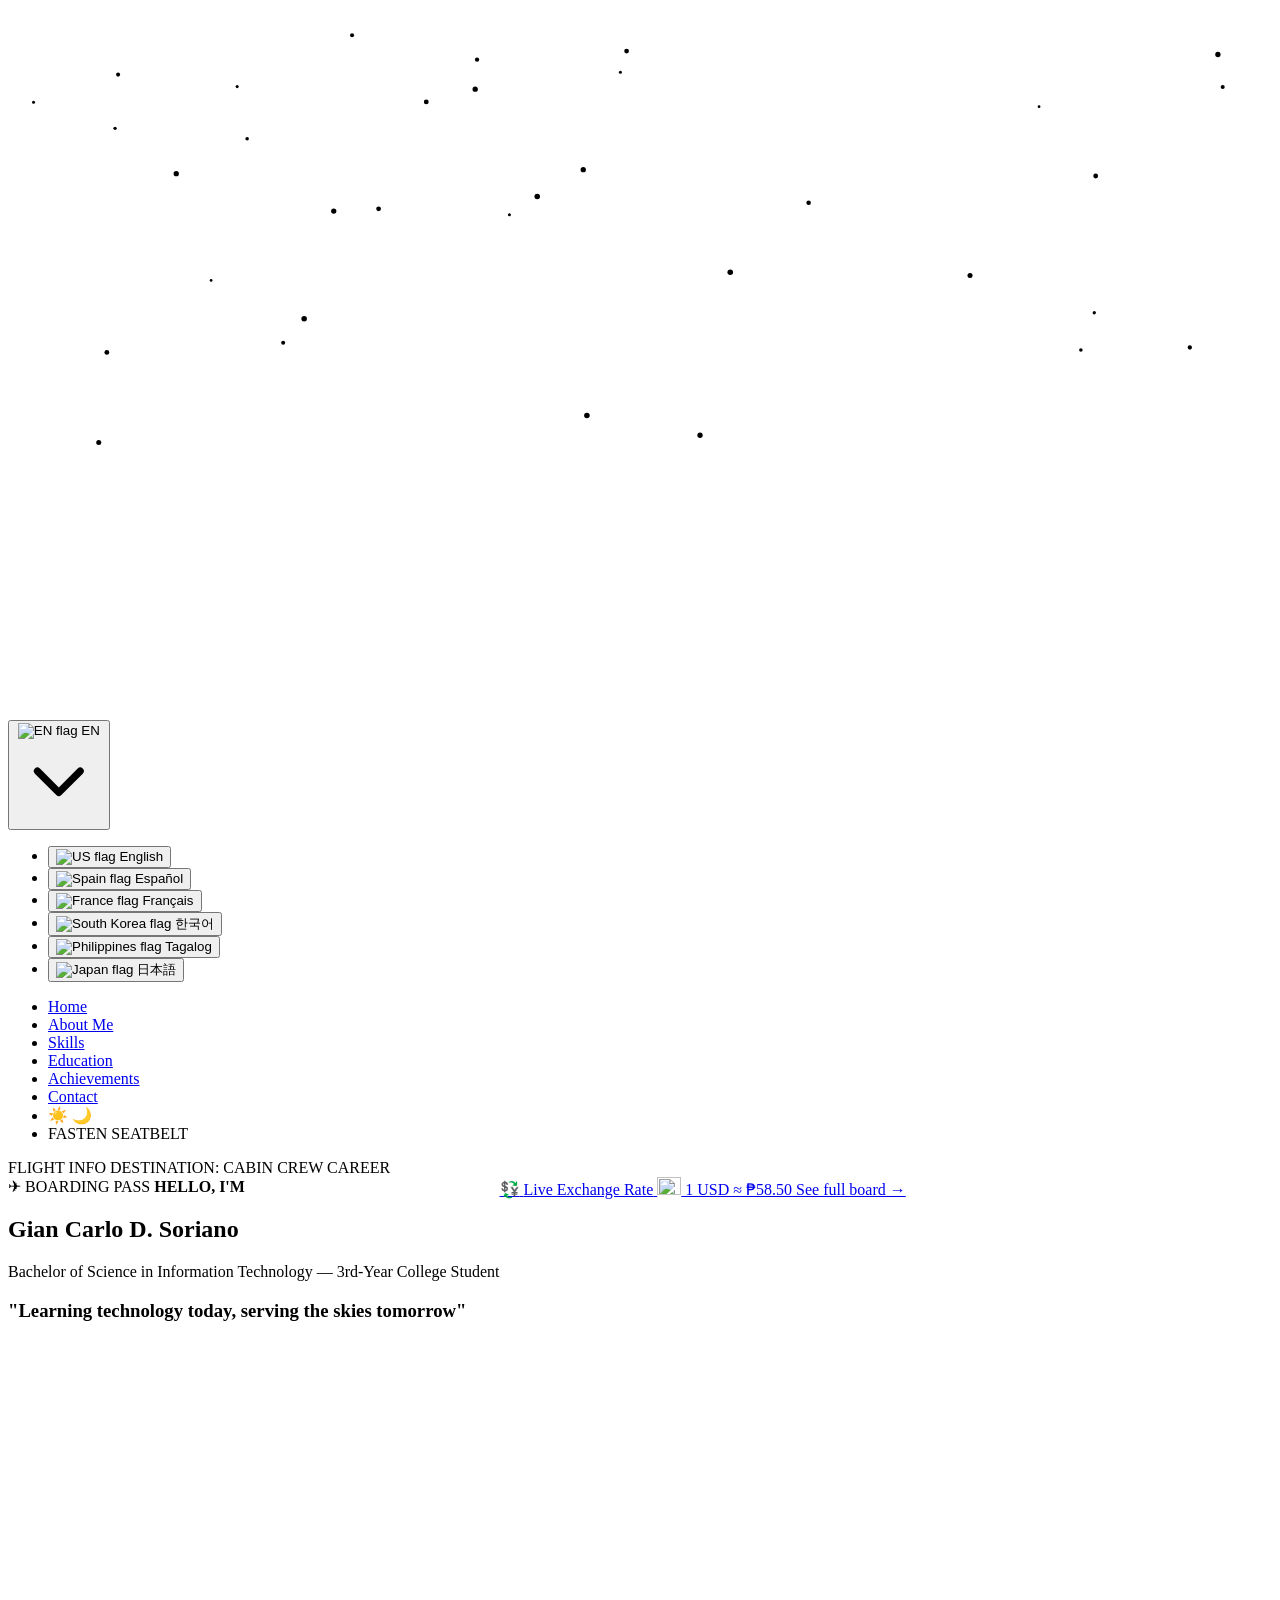
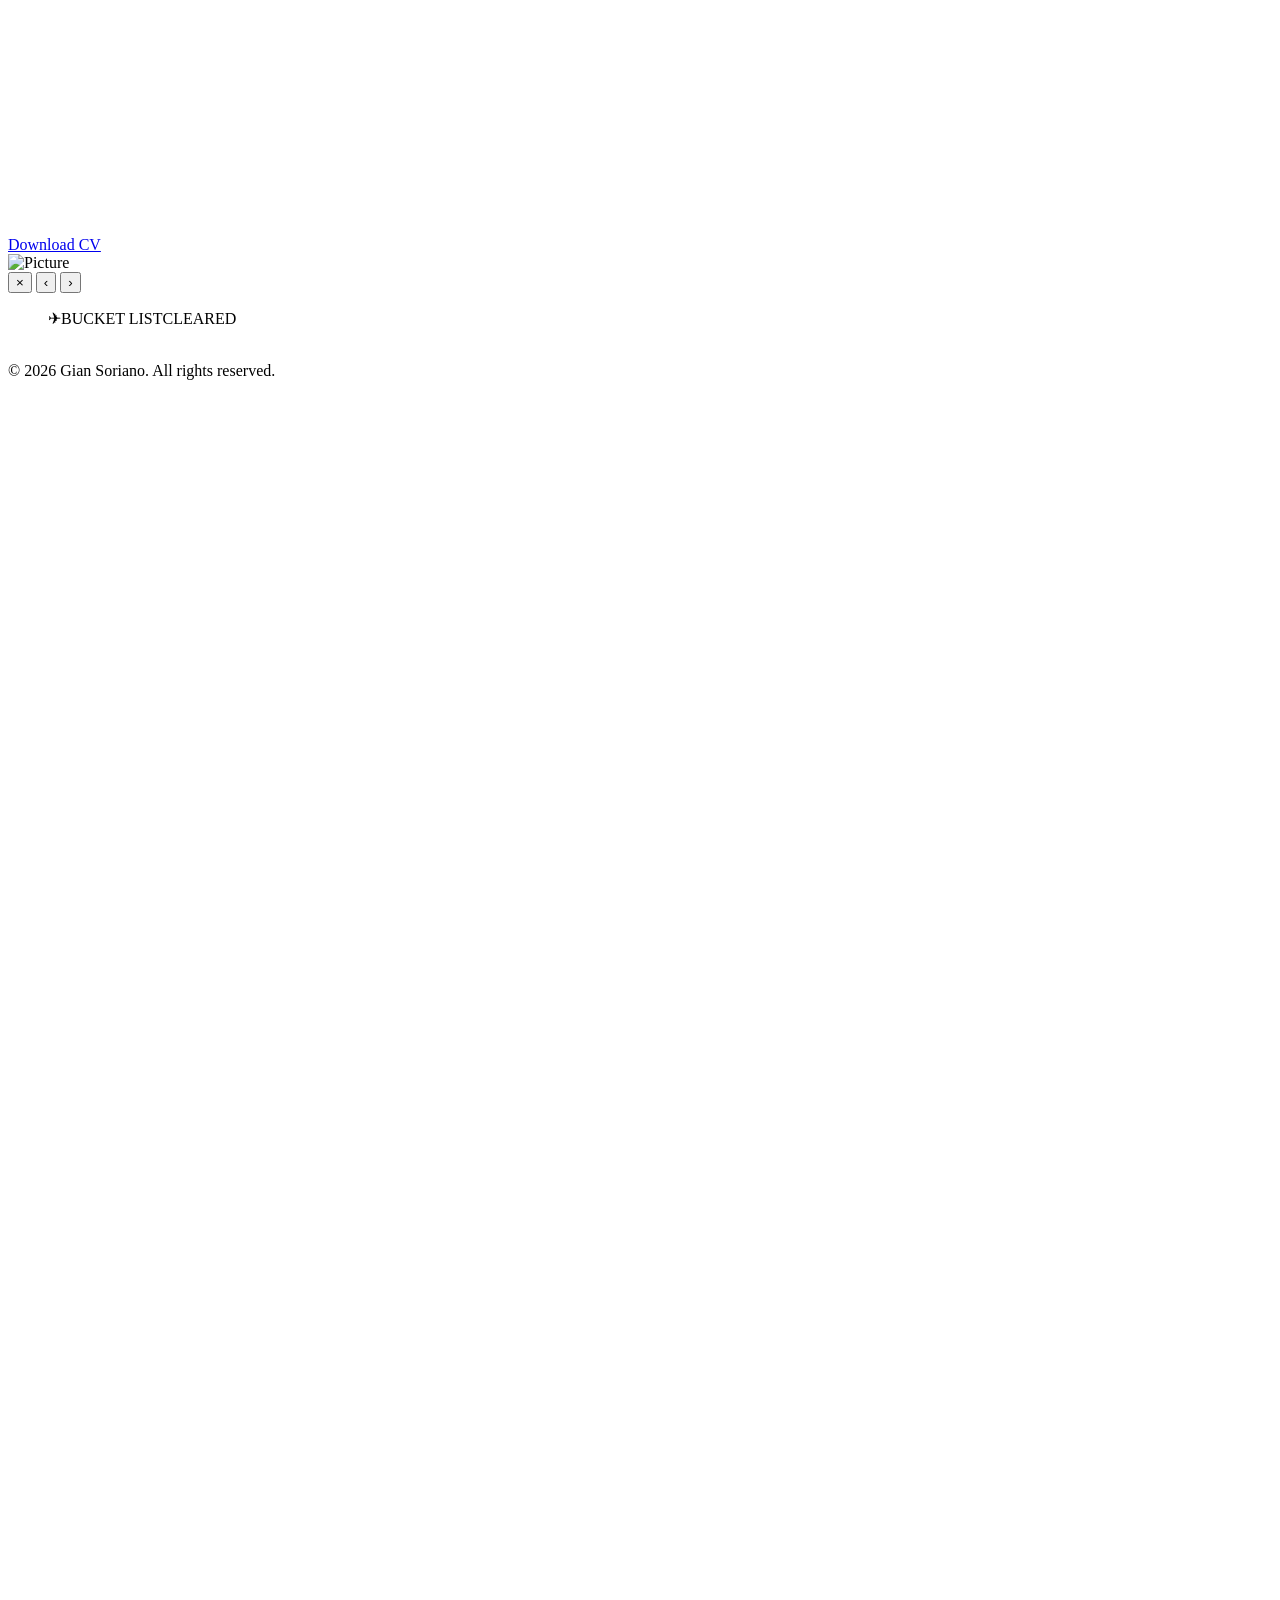
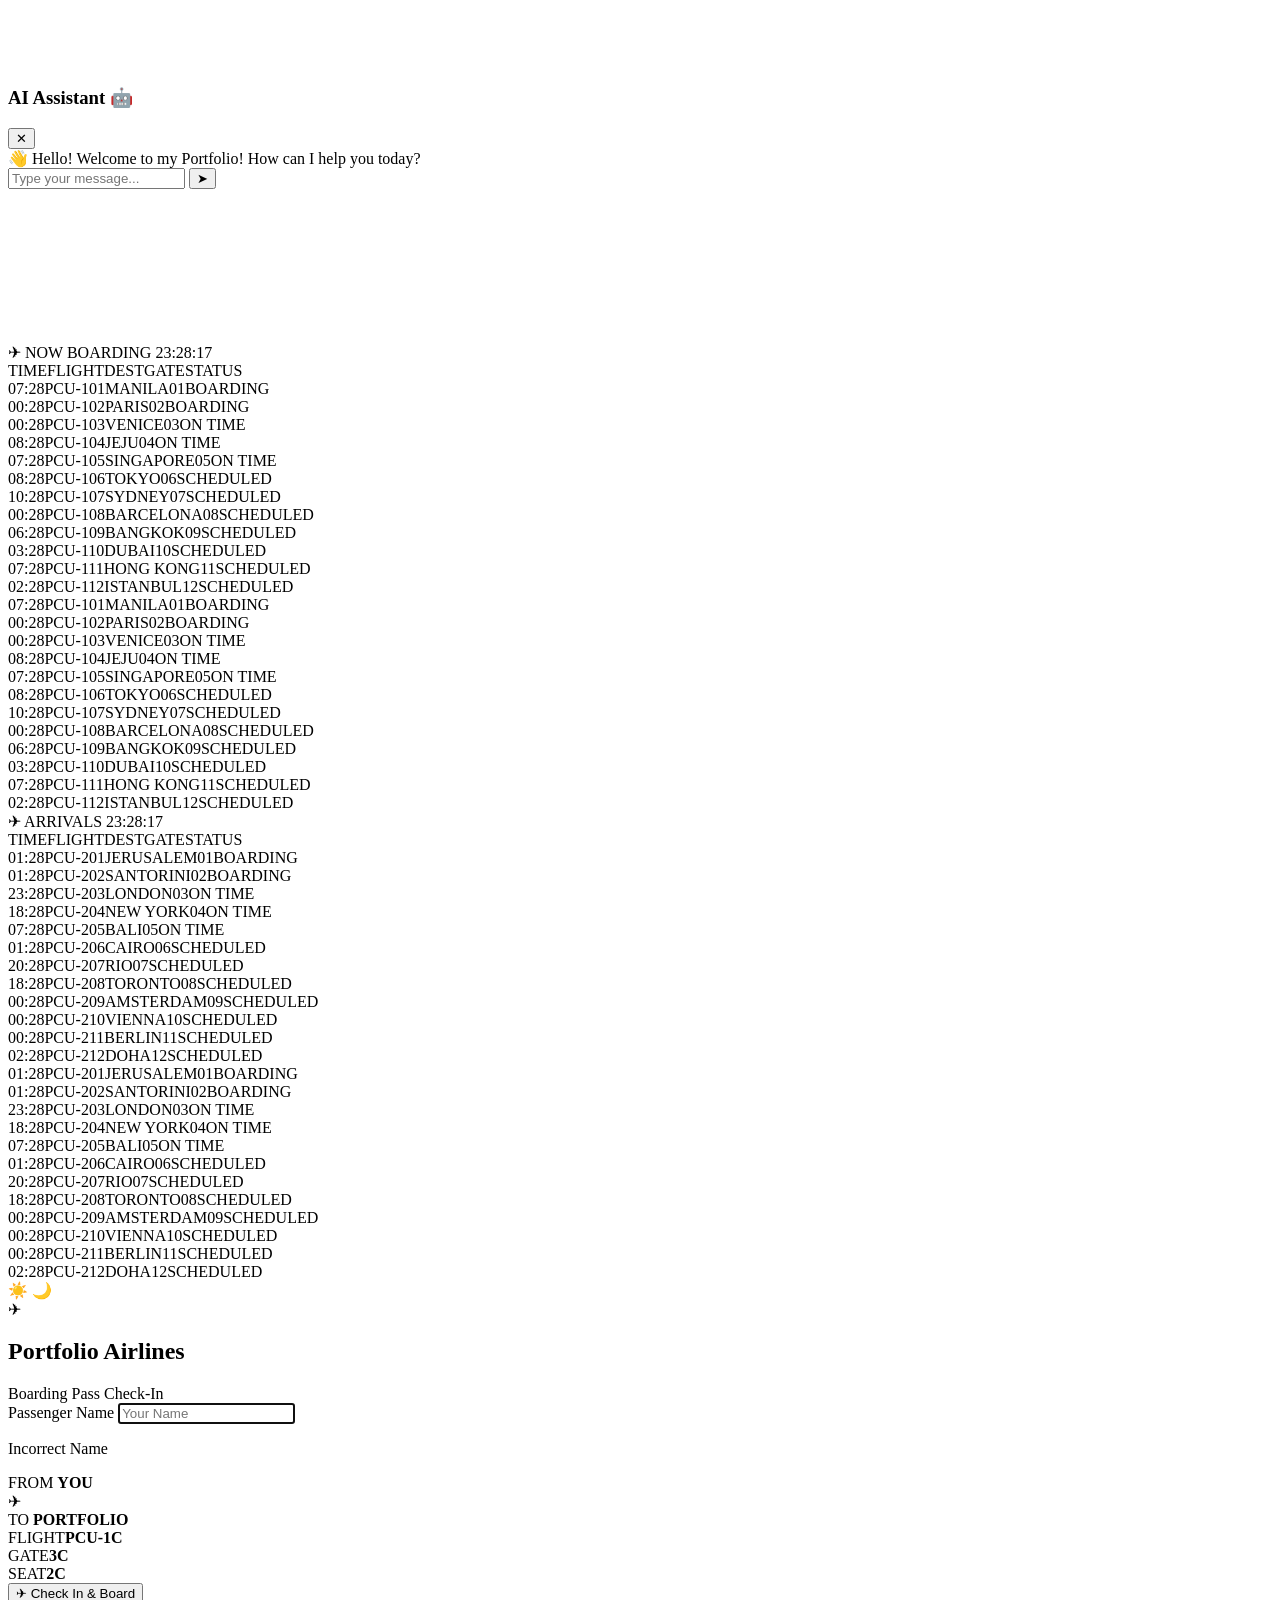
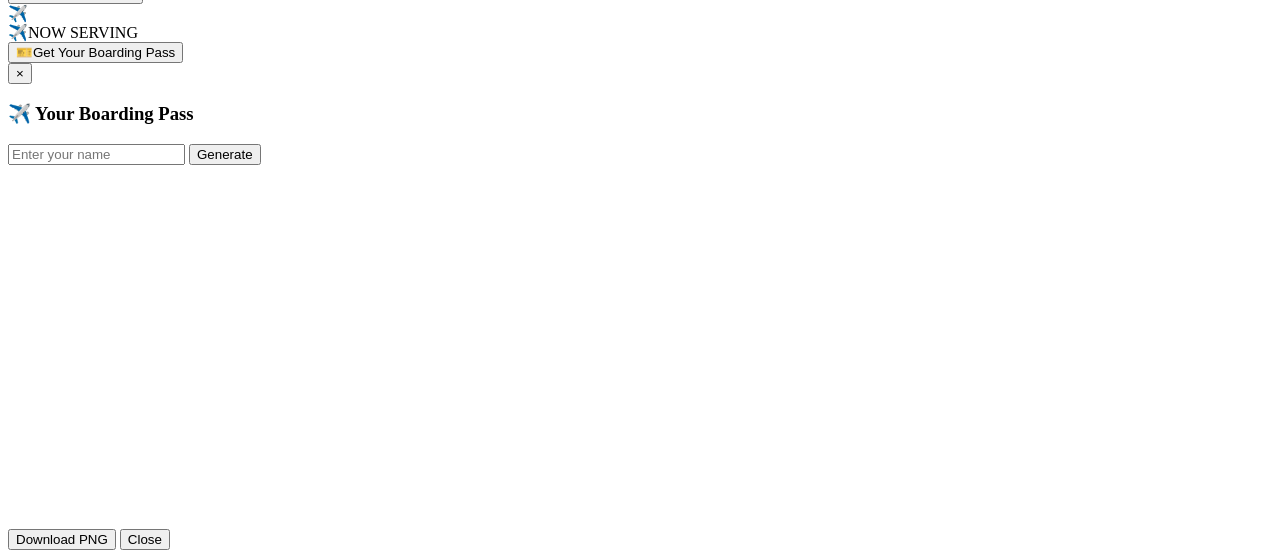
==== index.html @ 26d4f2d4 "Rename index.HTML to index.html" ====
<!DOCTYPE html>
<html lang="en">
<head>
  <meta charset="UTF-8" />
  <meta name="viewport" content="width=device-width, initial-scale=1.0" />
  <title>Soriano's Portfolio | Home</title>
  <link rel="stylesheet" href="style.css" />
  <link rel="stylesheet" href="fix.css" />
</head>
<body>

  <div class="network-glow"></div>

  <!-- NAVBAR -->
  <nav class="navbar">
    <div class="navbar-lang-corner" id="langDropdown">
      <button type="button" class="lang-dropdown-toggle" id="langDropdownToggle" aria-haspopup="listbox" aria-expanded="false">
        <img class="lang-flag" id="langDropdownFlag" src="https://flagcdn.com/24x18/us.png" alt="US flag" width="24" height="18">
        <span class="lang-code" id="langDropdownCode">EN</span>
        <svg class="lang-dropdown-arrow" viewBox="0 0 24 24" fill="none" xmlns="http://www.w3.org/2000/svg" aria-hidden="true">
          <path d="M6 9l6 6 6-6" stroke="currentColor" stroke-width="2" stroke-linecap="round" stroke-linejoin="round"/>
        </svg>
      </button>

      <ul class="lang-dropdown-menu" id="langDropdownMenu" role="listbox" aria-label="Language">
        <li role="option">
          <button type="button" class="lang-option" data-lang="en">
            <img class="lang-flag" src="https://flagcdn.com/24x18/us.png" alt="US flag" width="24" height="18">
            <span class="lang-name">English</span>
          </button>
        </li>

        <li role="option">
          <button type="button" class="lang-option" data-lang="es">
            <img class="lang-flag" src="https://flagcdn.com/24x18/es.png" alt="Spain flag" width="24" height="18">
            <span class="lang-name">Español</span>
          </button>
        </li>

        <li role="option">
          <button type="button" class="lang-option" data-lang="fr">
            <img class="lang-flag" src="https://flagcdn.com/24x18/fr.png" alt="France flag" width="24" height="18">
            <span class="lang-name">Français</span>
          </button>
        </li>

        <li role="option">
          <button type="button" class="lang-option" data-lang="ko">
            <img class="lang-flag" src="https://flagcdn.com/24x18/kr.png" alt="South Korea flag" width="24" height="18">
            <span class="lang-name">한국어</span>
          </button>
        </li>

        <li role="option">
          <button type="button" class="lang-option" data-lang="tl">
            <img class="lang-flag" src="https://flagcdn.com/24x18/ph.png" alt="Philippines flag" width="24" height="18">
            <span class="lang-name">Tagalog</span>
          </button>
        </li>

        <li role="option">
          <button type="button" class="lang-option" data-lang="ja">
            <img class="lang-flag" src="https://flagcdn.com/24x18/jp.png" alt="Japan flag" width="24" height="18">
            <span class="lang-name">日本語</span>
          </button>
        </li>
      </ul>
    </div>

    <ul>
      <li><a href="#page-home" class="nav-home" data-i18n="nav.home">Home</a></li>
      <li><a href="#about-me" class="nav-about" data-i18n="nav.about">About Me</a></li>
      <li><a href="#Skills" class="nav-skills" data-i18n="nav.skills">Skills</a></li>
      <li><a href="#Education" class="nav-education" data-i18n="nav.education">Education</a></li>
      <li><a href="#Achievements" class="nav-achievements" data-i18n="nav.achievements">Achievements</a></li>
      <li><a href="#Contact" class="nav-contact" data-i18n="nav.contact">Contact</a></li>
      <li class="mode-switch" id="modeSwitch">
        <span class="icon sun">☀️</span>
        <span class="icon moon">🌙</span>
      </li>
    </ul>
  </nav>

  <!-- HOME / HERO -->
  <section id="page-home">
    <div class="hero">
      <div class="hero-info">
        <span class="boarding-pass-label" data-i18n="hero.boardingPass">✈ BOARDING PASS</span>
        <span class="greeting"><strong data-i18n="hero.greeting">HELLO, I'M</strong></span>
        <h1>Gian Carlo D. Soriano</h1>
        <p class="subtitle" data-i18n="hero.subtitle">Bachelor of Science in Information Technology — 3rd-Year College Student</p>
        <h3 data-i18n="hero.tagline">"Learning technology today, serving the skies tomorrow"</h3>
        <a href="GIANSORIANO.pdf" download class="download-cv-btn">
          <svg viewBox="0 0 24 24" fill="none" xmlns="http://www.w3.org/2000/svg">
            <path d="M12 3V15M12 15L7 10M12 15L17 10" stroke="white" stroke-width="2" stroke-linecap="round" stroke-linejoin="round"/>
            <path d="M4 19H20" stroke="white" stroke-width="2" stroke-linecap="round"/>
          </svg>
          <span data-i18n="hero.cv">Download CV</span>
        </a>
      </div>

      <div class="hero-image-container">
        <img src="Picture.jpg" alt="Picture">
      </div>
    </div>

    <!-- FX teaser -->
    <a href="#about-me" class="fx-teaser" id="fxTeaser" aria-label="Live exchange rate preview: 1 US Dollar is about 58.50 pesos. Activate to see the full Currency Guide.">
      <span class="fx-teaser-icon" aria-hidden="true">💱</span>
      <span class="fx-teaser-text">
        <span class="fx-teaser-label">Live Exchange Rate</span>
        <span class="fx-teaser-value" id="fxTeaserValue"><img class="fx-teaser-flag" src="https://flagcdn.com/24x18/us.png" srcset="https://flagcdn.com/48x36/us.png 2x" width="24" height="18" alt="">1 USD ≈ ₱58.50</span>
      </span>
      <span class="fx-teaser-cta" aria-hidden="true">See full board →</span>
    </a>
  </section>

  <!-- ABOUT ME -->
  <section id="about-me" class="Content">
    <header>
      <span class="gate-tag" data-i18n="about.gate">Gate 01 · About</span>
      <h1 data-i18n="about.title">About Me</h1>
    </header>

    <p class="section-subtitle" data-i18n-html="about.text">
      Hi, my name is <strong>Gian Carlo D. Soriano</strong>, a 19-year-old third-year college student at
      Philippine Christian University, taking up Bachelor of Science in Information Technology.
      I don't back down from challenges — I'd rather meet them head-on. I may not end up working as a full-time developer,
      but I'm open to wherever this degree takes me. Outside of tech, I'm also working toward a future in service,
      with hopes of becoming a <strong>Flight Attendant</strong> someday. The precision, discipline, and adaptability
      I'm learning in IT are things I plan to carry with me, no matter where I end up.
    </p>

    <h3 data-i18n="about.tagline">Soon to be part of Philippine Airlines as a Flight Attendant.</h3>
  </section>

  <!-- Dream Destinations -->
  <section class="destinations-showcase" id="Destinations">
    <header class="destinations-header">
      <span class="destinations-tag" data-i18n="destinations.tag">✈ Now Boarding · Bucket List</span>
      <h2 data-i18n="destinations.title">Dream Destinations</h2>
      <p class="destinations-subtitle" data-i18n="destinations.subtitle">Places on my flight plan — where I hope to touch down someday.</p>
    </header>

    <div class="destinations-grid">
      <div class="destination-card">
        <img src="https://commons.wikimedia.org/wiki/Special:FilePath/Boracay_White_Beach.png?width=800" alt="Boracay, Philippines" loading="lazy">
        <span class="destination-caption"><strong>Boracay</strong><small>Philippines</small></span>
      </div>

      <div class="destination-card">
        <img src="https://commons.wikimedia.org/wiki/Special:FilePath/Eiffel_Tower_at_night_20150801-2.jpg?width=800" alt="Eiffel Tower, France" loading="lazy">
        <span class="destination-caption"><strong>Eiffel Tower</strong><small>France</small></span>
      </div>

      <div class="destination-card">
        <img src="https://commons.wikimedia.org/wiki/Special:FilePath/Rialto_Gondoliers.jpg?width=800" alt="Venice, Italy" loading="lazy">
        <span class="destination-caption"><strong>Venice</strong><small>Italy</small></span>
      </div>

      <div class="destination-card">
        <img src="https://commons.wikimedia.org/wiki/Special:FilePath/Korea-Jejudo-Cliff-01.jpg?width=800" alt="Jeju Island, South Korea" loading="lazy">
        <span class="destination-caption"><strong>Jeju Island</strong><small>South Korea</small></span>
      </div>

      <div class="destination-card">
        <img src="https://commons.wikimedia.org/wiki/Special:FilePath/Supertree_Grove,_Gardens_by_the_Bay,_Singapore_-_20120712-02.jpg?width=800" alt="Gardens by the Bay, Singapore" loading="lazy">
        <span class="destination-caption"><strong>Gardens by the Bay</strong><small>Singapore</small></span>
      </div>

      <div class="destination-card">
        <img src="https://commons.wikimedia.org/wiki/Special:FilePath/Dome_of_the_Rock_by_Peter_Mulligan.jpg?width=800" alt="Jerusalem, Israel" loading="lazy">
        <span class="destination-caption"><strong>Jerusalem</strong><small>Israel</small></span>
      </div>

      <div class="destination-card">
        <img src="https://commons.wikimedia.org/wiki/Special:FilePath/Oia,_Santorini_HDR_sunset.jpg?width=800" alt="Santorini, Greece" loading="lazy">
        <span class="destination-caption"><strong>Santorini</strong><small>Greece</small></span>
      </div>

      <div class="destination-card">
        <img src="https://commons.wikimedia.org/wiki/Special:FilePath/Elizabeth_Tower_and_the_north_front_of_the_Palace_of_Westminster,_London.jpg?width=800" alt="Big Ben, United Kingdom" loading="lazy">
        <span class="destination-caption"><strong>Big Ben</strong><small>United Kingdom</small></span>
      </div>

      <div class="destination-card">
        <img src="https://commons.wikimedia.org/wiki/Special:FilePath/Statue_of_Liberty_and_a_sightseeing_boat,_Liberty_Island,_New_York.jpg?width=800" alt="Statue of Liberty, USA" loading="lazy">
        <span class="destination-caption"><strong>Statue of Liberty</strong><small>USA</small></span>
      </div>

      <div class="destination-card">
        <img src="https://commons.wikimedia.org/wiki/Special:FilePath/Dubai_skyline_2015_%28crop%29.jpg?width=800" alt="Burj Khalifa, UAE" loading="lazy">
        <span class="destination-caption"><strong>Burj Khalifa</strong><small>UAE</small></span>
      </div>

      <div class="destination-card">
        <img src="https://commons.wikimedia.org/wiki/Special:FilePath/Fl%C3%A5msbana_train_at_Fl%C3%A5m_Station.jpg?width=800" alt="Flåmsbana, Norway" loading="lazy">
        <span class="destination-caption"><strong>Flåmsbana</strong><small>Norway</small></span>
      </div>

      <div class="destination-card">
        <img src="https://commons.wikimedia.org/wiki/Special:FilePath/Tegallalang_Rice_Terraces_Bali_1.jpg?width=800" alt="Bali, Indonesia" loading="lazy">
        <span class="destination-caption"><strong>Bali</strong><small>Indonesia</small></span>
      </div>
    </div>

    <!-- Foreign Exchange board -->
    <div class="fxboard" id="fxboard" role="region" aria-labelledby="fxboardTitleLabel">
      <div class="fxboard-header">
        <span class="fxboard-title" id="fxboardTitleLabel">Currency Guide</span>
        <div class="fxboard-clock">
          <span class="fxboard-time" id="fxboardTime">--:-- --</span>
          <span class="fxboard-date" id="fxboardDate">—</span>
        </div>
      </div>
      <div class="fxboard-body">
        <div class="fxboard-col" id="fxboardColA" role="table" aria-label="Exchange rates, part 1">
          <div class="fxboard-colhead" role="row">
            <span role="columnheader">COUNTRY</span><span role="columnheader">CURRENCY</span><span role="columnheader">RATE</span>
          </div>
        </div>
        <div class="fxboard-col" id="fxboardColB" role="table" aria-label="Exchange rates, part 2">
          <div class="fxboard-colhead" role="row">
            <span role="columnheader">COUNTRY</span><span role="columnheader">CURRENCY</span><span role="columnheader">RATE</span>
          </div>
        </div>
      </div>
      <p class="fxboard-credit">₱ value per 1 unit of foreign currency — live rates via <a href="https://www.frankfurter.app/" target="_blank" rel="noopener">Frankfurter.app</a> where available</p>
    </div>
  </section>

  <!-- Destination Lightbox -->
  <div class="destination-lightbox" id="destinationLightbox" aria-hidden="true">
    <button class="destination-lightbox-close" id="destinationLightboxClose" aria-label="Close">&times;</button>
    <button class="destination-lightbox-nav destination-lightbox-prev" id="destinationLightboxPrev" type="button" aria-label="Previous destination">&lsaquo;</button>
    <button class="destination-lightbox-nav destination-lightbox-next" id="destinationLightboxNext" type="button" aria-label="Next destination">&rsaquo;</button>
    <figure class="destination-lightbox-figure">
      <div class="destination-lightbox-stamp" id="destinationLightboxStamp" aria-hidden="true">
        <span>&#9992;</span>BUCKET LIST<span>CLEARED</span>
      </div>
      <img class="destination-lightbox-img" id="destinationLightboxImg" src="" alt="">
      <figcaption class="destination-lightbox-caption" id="destinationLightboxCaption"></figcaption>
    </figure>
  </div>

  <!-- SKILLS -->
  <section id="Skills" class="Content">
    <header>
      <span class="gate-tag" data-i18n="skills.gate">Gate 02 · Skills</span>
      <h1 data-i18n="skills.title">Skills</h1>
    </header>

    <ul class="skills-list">
      <li class="skill-card">
        <div class="skill-badge" aria-hidden="true">
          <span class="skill-wing skill-wing-left"></span>
          <span class="skill-emblem">🗨️</span>
          <span class="skill-wing skill-wing-right"></span>
        </div>
        <h3 class="skill-title" data-i18n="skills.communication.title">Communication</h3>
        <p class="skill-desc" data-i18n="skills.communication.desc">I speak up when it matters. I try to communicate ideas clearly and respectfully so we avoid misunderstandings and stay on the same page.</p>
      </li>

      <li class="skill-card">
        <div class="skill-badge" aria-hidden="true">
          <span class="skill-wing skill-wing-left"></span>
          <span class="skill-emblem">🧭</span>
          <span class="skill-wing skill-wing-right"></span>
        </div>
        <h3 class="skill-title" data-i18n="skills.leadership.title">Leadership</h3>
        <p class="skill-desc" data-i18n="skills.leadership.desc">For me, leadership isn't about giving orders — it's about earning people's trust. I try to guide, help, and encourage others so everyone gets a chance to contribute.</p>
      </li>

      <li class="skill-card">
        <div class="skill-badge" aria-hidden="true">
          <span class="skill-wing skill-wing-left"></span>
          <span class="skill-emblem">🤝</span>
          <span class="skill-wing skill-wing-right"></span>
        </div>
        <h3 class="skill-title" data-i18n="skills.teamwork.title">Teamwork</h3>
        <p class="skill-desc" data-i18n="skills.teamwork.desc">I collaborate openly, with respect and understanding, to help build a more positive environment — because no one should have to succeed alone.</p>
      </li>

      <li class="skill-card">
        <div class="skill-badge" aria-hidden="true">
          <span class="skill-wing skill-wing-left"></span>
          <span class="skill-emblem">💡</span>
          <span class="skill-wing skill-wing-right"></span>
        </div>
        <h3 class="skill-title" data-i18n="skills.initiative.title">Initiative</h3>
        <p class="skill-desc" data-i18n="skills.initiative.desc">I act on my own without waiting to be told. I look for ways to improve and stay eager to learn and take on more.</p>
      </li>
    </ul>
  </section>

  <!-- EDUCATION -->
  <section id="Education" class="Content">
    <header>
      <span class="gate-tag" data-i18n="education.gate">Gate 03 · Education</span>
      <h1 data-i18n="education.title">Education</h1>
    </header>

    <ul class="education-list">
      <li data-i18n-html="education.primary"><strong>Primary:</strong> Epifanio Delos Santos Elementary School (2012 - 2018)</li>
      <li data-i18n-html="education.secondary"><strong>Secondary:</strong> Manuel G. Araullo High School (2018 - 2022)</li>
      <li data-i18n-html="education.seniorHigh"><strong>Senior High School:</strong> Philippine Christian University Manila (2022 - 2024)</li>
      <li data-i18n-html="education.tertiary"><strong>Tertiary:</strong> Philippine Christian University Manila (2024 - Present)</li>
    </ul>
  </section>

  <!-- ACHIEVEMENTS -->
  <section id="Achievements" class="Content">
    <header>
      <span class="gate-tag" data-i18n="achievements.gate">Gate 04 · Achievements</span>
      <h1 data-i18n="achievements.title">Achievements</h1>
    </header>

    <ul class="achievements-list">
      <li data-icon="&#10003;"><a data-i18n="achievements.cert">Certificate Awardee (From Elementary to College)</a></li>
      <li data-icon="&#10022;"><a data-i18n="achievements.scholarship">Academic Scholarship Recipient</a></li>
      <li data-icon="&#9819;"><a data-i18n="achievements.classRep">Class Representative/President</a></li>
      <li data-icon="&#9873;"><a data-i18n="achievements.studentRep">Student Intramurals Representative (COI Dept. 2026)</a></li>
      <li data-icon="&#10070;"><a data-i18n="achievements.pro">Public Relations Officer (JPCS Org)</a></li>
      <li data-icon="&#9733;"><a data-i18n="achievements.honor">Consistent Honor (Grade 10 to Grade 12)</a></li>
    </ul>
  </section>

  <!-- CONTACT -->
  <section id="Contact">
    <header>
      <span class="gate-tag" data-i18n="contact.gate">Gate 05 · Contact</span>
      <h1 data-i18n="contact.title">Contact</h1>
    </header>
    <p>📞 09199360292</p>
    <p>✉️ sorianogiancarlo40@gmail.com</p>
    <p>📘 <a href="https://www.facebook.com/gian.soriano.935081" target="_blank" rel="noopener" class="contact-link">Gian Soriano</a></p>
    <p>🏠 San Isidro St. Singalong Malate Manila</p>
  </section>

  <footer>
    <p data-i18n="footer.text">&copy; 2026 Gian Soriano. All rights reserved.</p>
  </footer>

  <!-- Country Transition -->
  <div class="country-transition" id="countryTransition" aria-hidden="true">
    <div class="country-transition-bg" id="countryTransitionBg"></div>
    <div class="country-transition-veil"></div>
    <div class="country-transition-content">
      <span class="country-transition-flag" id="countryTransitionFlag"></span>
      <h2 class="country-transition-place" id="countryTransitionPlace"></h2>
    </div>
  </div>

  <!-- AI CHATBOT -->
  <div class="chatbot-toggle" id="chatbotToggle" role="button" tabindex="0" aria-label="Open chat assistant" aria-haspopup="dialog">
    <svg viewBox="0 0 24 24" fill="none" xmlns="http://www.w3.org/2000/svg">
      <path d="M21 3L2 10.5L10.5 13.5M21 3L13.5 21L10.5 13.5M21 3L10.5 13.5" stroke="white" stroke-width="2" stroke-linecap="round" stroke-linejoin="round"/>
    </svg>
  </div>

  <div class="chatbot-container" id="chatbotContainer">
    <header class="chatbot-header">
      <h3 data-i18n="chatbot.title">AI Assistant 🤖</h3>
      <button class="chatbot-close" id="chatbotClose">✕</button>
    </header>

    <div class="chatbot-messages" id="chatbotMessages">
      <div class="message bot-message" id="chatbotInitialMessage" data-i18n="chatbot.greeting">
        👋 Hello! Welcome to my Portfolio! How can I help you today?
      </div>
    </div>

    <form class="chatbot-input" id="chatbotForm">
      <input type="text" placeholder="Type your message..." id="chatbotText" data-i18n-placeholder="chatbot.placeholder" required>
      <button type="submit">➤</button>
    </form>
  </div>

  <!-- Boarding Pass Check-In Gate -->
  <div class="checkin-gate gate-hidden" id="checkinGate">
    <video class="checkin-gate-video checkin-gate-video-dark" id="checkinGateVideoDark" autoplay muted loop playsinline preload="auto" poster="https://commons.wikimedia.org/wiki/Special:FilePath/New_york_times_square-terabass.jpg?width=1200">
      <source src="https://videos.pexels.com/video-files/17898698/17898698-uhd_2560_1440_30fps.mp4" type="video/mp4">
    </video>

    <video class="checkin-gate-video checkin-gate-video-light" id="checkinGateVideoLight" muted loop playsinline preload="auto" poster="https://commons.wikimedia.org/wiki/Special:FilePath/Boracay_White_Beach.png?width=1200">
      <source src="https://cdn.pixabay.com/video/2023/07/29/173725-849818601_large.mp4" type="video/mp4">
    </video>
    <div class="checkin-gate-overlay"></div>

  <!-- Decorative airport departure/arrival boards — flank the boarding pass card. -->
  <div class="departure-board departure-board-left" aria-hidden="true">
  <div class="departure-board-title">
    ✈ NOW BOARDING <span class="departure-board-clock">00:00:00</span>
  </div>
  <div class="departure-board-row departure-board-head">
    <span>TIME</span><span>FLIGHT</span><span>DEST</span><span>GATE</span><span>STATUS</span>
  </div>
  <div class="departure-board-scroll">
    <div class="departure-board-list" id="departureBoardListLeft">
      <div class="departure-board-row" data-time="05:12" data-tz="Asia/Manila">
        <span class="db-time">--:--</span><span>PCU-101</span><span>MANILA</span><span>01</span><span class="db-status">--</span>
      </div>

      <div class="departure-board-row" data-time="05:28" data-tz="Europe/Paris">
        <span class="db-time">--:--</span><span>PCU-102</span><span>PARIS</span><span>02</span><span class="db-status">--</span>
      </div>

      <div class="departure-board-row" data-time="05:45" data-tz="Europe/Rome">
        <span class="db-time">--:--</span><span>PCU-103</span><span>VENICE</span><span>03</span><span class="db-status">--</span>
      </div>
      
      <div class="departure-board-row" data-time="06:03" data-tz="Asia/Seoul">
        <span class="db-time">--:--</span><span>PCU-104</span><span>JEJU</span><span>04</span><span class="db-status">--</span>
      </div>

      <div class="departure-board-row" data-time="06:22" data-tz="Asia/Singapore">
        <span class="db-time">--:--</span><span>PCU-105</span><span>SINGAPORE</span><span>05</span><span class="db-status">--</span>
      </div>
      
      <div class="departure-board-row" data-time="06:45" data-tz="Asia/Tokyo">
        <span class="db-time">--:--</span><span>PCU-106</span><span>TOKYO</span><span>06</span><span class="db-status">--</span>
      </div>

      <div class="departure-board-row" data-time="07:10" data-tz="Australia/Sydney">
        <span class="db-time">--:--</span><span>PCU-107</span><span>SYDNEY</span><span>07</span><span class="db-status">--</span>
      </div>

      <div class="departure-board-row" data-time="07:38" data-tz="Europe/Madrid">
        <span class="db-time">--:--</span><span>PCU-108</span><span>BARCELONA</span><span>08</span><span class="db-status">--</span>
      </div>

      <div class="departure-board-row" data-time="08:10" data-tz="Asia/Bangkok">
        <span class="db-time">--:--</span><span>PCU-109</span><span>BANGKOK</span><span>09</span><span class="db-status">--</span>
      </div>

      <div class="departure-board-row" data-time="08:45" data-tz="Asia/Dubai">
        <span class="db-time">--:--</span><span>PCU-110</span><span>DUBAI</span><span>10</span><span class="db-status">--</span>
      </div>

      <div class="departure-board-row" data-time="09:25" data-tz="Asia/Hong_Kong">
        <span class="db-time">--:--</span><span>PCU-111</span><span>HONG KONG</span><span>11</span><span class="db-status">--</span>
      </div>

      <div class="departure-board-row" data-time="10:05" data-tz="Europe/Istanbul">
        <span class="db-time">--:--</span><span>PCU-112</span><span>ISTANBUL</span><span>12</span><span class="db-status">--</span>
      </div>

      </div>
    </div>
  </div>
  
  <div class="departure-board departure-board-right" aria-hidden="true">
  <div class="departure-board-title">
    ✈ ARRIVALS <span class="departure-board-clock">00:00:00</span>
  </div>
  <div class="departure-board-row departure-board-head">
    <span>TIME</span><span>FLIGHT</span><span>DEST</span><span>GATE</span><span>STATUS</span>
  </div>
  <div class="departure-board-scroll">
    <div class="departure-board-list" id="departureBoardListRight">
      <div class="departure-board-row" data-time="05:18" data-tz="Asia/Jerusalem">
        <span class="db-time">--:--</span><span>PCU-201</span><span>JERUSALEM</span><span>01</span><span class="db-status">--</span>
      </div>

      <div class="departure-board-row" data-time="05:34" data-tz="Europe/Athens">
        <span class="db-time">--:--</span><span>PCU-202</span><span>SANTORINI</span><span>02</span><span class="db-status">--</span>
      </div>

      <div class="departure-board-row" data-time="05:52" data-tz="Europe/London">
        <span class="db-time">--:--</span><span>PCU-203</span><span>LONDON</span><span>03</span><span class="db-status">--</span>
      </div>

      <div class="departure-board-row" data-time="06:10" data-tz="America/New_York">
        <span class="db-time">--:--</span><span>PCU-204</span><span>NEW YORK</span><span>04</span><span class="db-status">--</span>
      </div>

      <div class="departure-board-row" data-time="06:30" data-tz="Asia/Makassar">
        <span class="db-time">--:--</span><span>PCU-205</span><span>BALI</span><span>05</span><span class="db-status">--</span>
      </div>

      <div class="departure-board-row" data-time="06:52" data-tz="Africa/Cairo">
        <span class="db-time">--:--</span><span>PCU-206</span><span>CAIRO</span><span>06</span><span class="db-status">--</span>
      </div>

      <div class="departure-board-row" data-time="07:18" data-tz="America/Sao_Paulo">
        <span class="db-time">--:--</span><span>PCU-207</span><span>RIO</span><span>07</span><span class="db-status">--</span>
      </div>

      <div class="departure-board-row" data-time="07:45" data-tz="America/Toronto">
        <span class="db-time">--:--</span><span>PCU-208</span><span>TORONTO</span><span>08</span><span class="db-status">--</span>
      </div>

      <div class="departure-board-row" data-time="08:15" data-tz="Europe/Amsterdam">
        <span class="db-time">--:--</span><span>PCU-209</span><span>AMSTERDAM</span><span>09</span><span class="db-status">--</span>
      </div>

      <div class="departure-board-row" data-time="08:50" data-tz="Europe/Vienna">
        <span class="db-time">--:--</span><span>PCU-210</span><span>VIENNA</span><span>10</span><span class="db-status">--</span>
      </div>

      <div class="departure-board-row" data-time="09:20" data-tz="Europe/Berlin">
        <span class="db-time">--:--</span><span>PCU-211</span><span>BERLIN</span><span>11</span><span class="db-status">--</span>
      </div>

      <div class="departure-board-row" data-time="09:55" data-tz="Asia/Qatar">
        <span class="db-time">--:--</span><span>PCU-212</span><span>DOHA</span><span>12</span><span class="db-status">--</span>
      </div>
      
      </div>
    </div>
  </div>
  
  <div class="checkin-card" id="checkinCard">
  <div class="checkin-mode-switch" id="checkinModeSwitch" role="button" tabindex="0" aria-label="Toggle background theme">
    <span class="icon sun">☀️</span>
    <span class="icon moon">🌙</span>
  </div>
  <div class="checkin-stripe"></div>
  <header class="checkin-header">
    <span class="checkin-plane-badge">✈</span>
    <h2>Portfolio Airlines</h2>
    <span class="checkin-tagline">Boarding Pass Check-In</span>
  </header>

  <div class="checkin-body">
    <label for="checkinName">Passenger Name</label>
    <input type="text" id="checkinName" placeholder="Your Name" autocomplete="off" maxlength="30">
    <p class="checkin-error" id="checkinError">Incorrect Name</p>

    <div class="checkin-route">
      <div class="checkin-route-point">
        <span>FROM</span>
        <strong>YOU</strong>
      </div>
      <span class="checkin-route-plane">✈</span>
      <div class="checkin-route-point">
        <span>TO</span>
        <strong>PORTFOLIO</strong>
      </div>
    </div>

    <div class="checkin-details">
      <div><span>FLIGHT</span><strong>PCU-1C</strong></div>
      <div><span>GATE</span><strong>3C</strong></div>
      <div><span>SEAT</span><strong id="checkinSeat">2C</strong></div>
    </div>

    <button type="button" id="checkinSubmit" class="checkin-btn">
      <span>✈ Check In &amp; Board</span>
    </button>
  </div>

    <div class="checkin-barcode" aria-hidden="true"></div>
  </div>
  </div>

  <script src="script.js"></script>
</body>
</html>
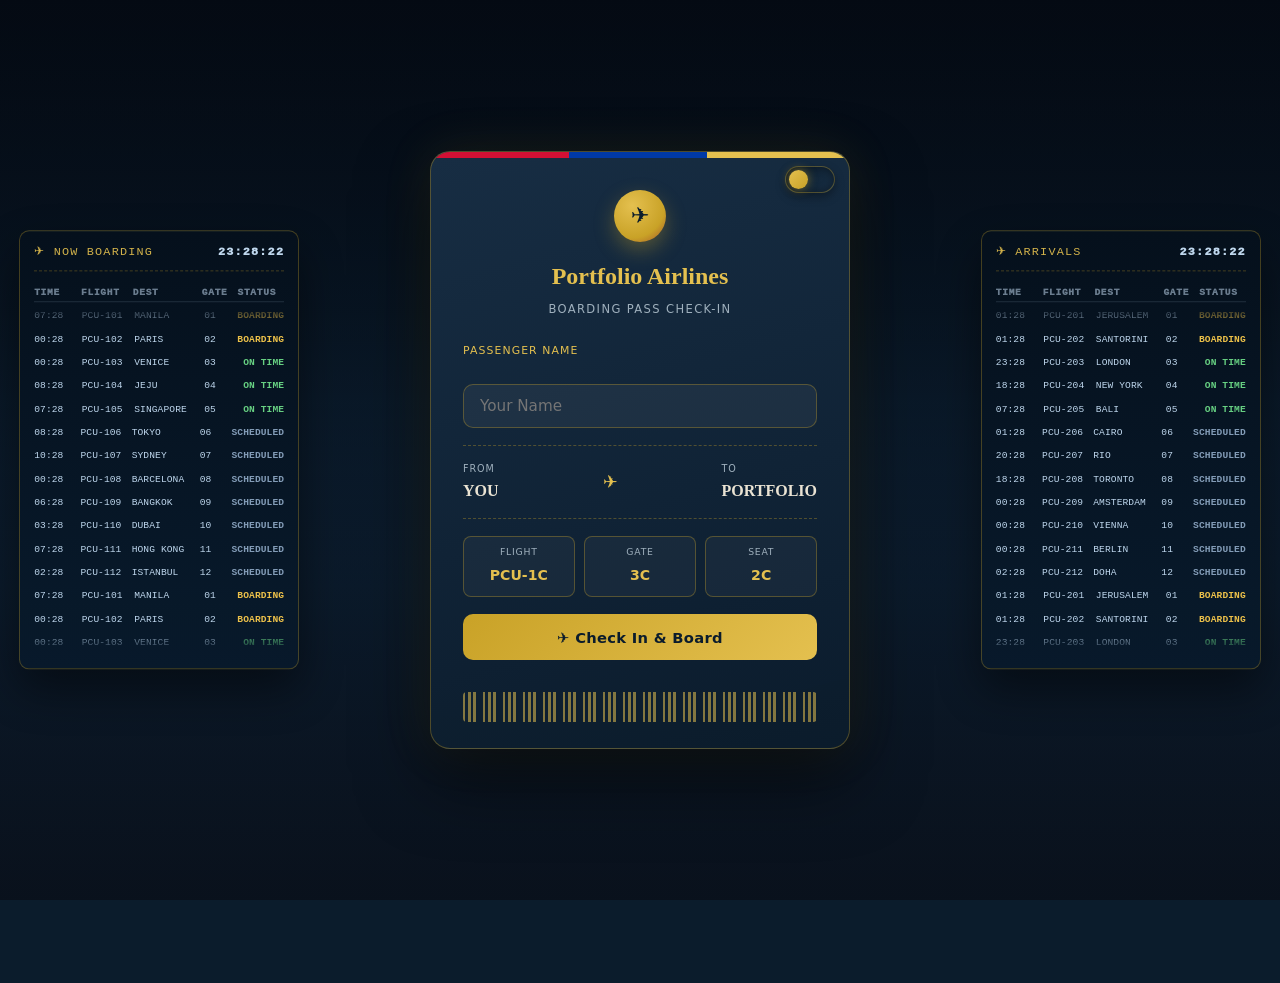
==== commit 35a9ca1b: "Ewan Sayo" ====
--- a/index.html
+++ b/index.html
@@ -90,7 +90,7 @@
         <h1>Gian Carlo D. Soriano</h1>
         <p class="subtitle" data-i18n="hero.subtitle">Bachelor of Science in Information Technology — 3rd-Year College Student</p>
         <h3 data-i18n="hero.tagline">"Learning technology today, serving the skies tomorrow"</h3>
-        <a href="GIANSORIANO.pdf" download class="download-cv-btn">
+        <a href="Pic/GIANSORIANO.pdf" download class="download-cv-btn">
           <svg viewBox="0 0 24 24" fill="none" xmlns="http://www.w3.org/2000/svg">
             <path d="M12 3V15M12 15L7 10M12 15L17 10" stroke="white" stroke-width="2" stroke-linecap="round" stroke-linejoin="round"/>
             <path d="M4 19H20" stroke="white" stroke-width="2" stroke-linecap="round"/>
@@ -100,7 +100,7 @@
       </div>
 
       <div class="hero-image-container">
-        <img src="Picture.jpg" alt="Picture">
+        <img src="Pic/Picture.jpg" alt="Picture">
       </div>
     </div>
 
--- a/style.css
+++ b/style.css
@@ -0,0 +1,3929 @@
+/* =============================================================
+   FLIGHT PLAN — portfolio theme (v5, cabin-crew focused)
+   Matches the real Portfolio.HTML structure exactly.
+   Full aviation theme: navy/gold, PAL-inspired blue/red/white,
+   an airport skyline, and a small fleet of planes on the horizon.
+   ============================================================= */
+   
+:root {
+  --navy: #0b1c2c;
+  --navy-panel: #13293d;
+  --navy-panel-2: #0e2233;
+  --navy-panel-3: #182f45;
+  --gold: #c9a227;
+  --gold-bright: #e4c04f;
+  --gold-soft: rgba(201, 162, 39, 0.35);
+  --cream: #f4ecd8;
+  --accent: #a3522c;
+  --accent-bright: #c96a3d;
+  --text-light: #eae3d3;
+  --text-dim: #9fb0bd;
+
+  /* Philippine Airlines–inspired livery hues, used only for the
+     background plane — not a reproduction of the airline's logo */
+  --pal-blue: #0039a6;
+  --pal-red: #d21034;
+  --pal-white: #f5f7fa;
+
+  --serif: 'Fraunces', Georgia, serif;
+  --sans: 'Space Grotesk', system-ui, -apple-system, sans-serif;
+
+  --ease-premium: cubic-bezier(0.16, 1, 0.3, 1);
+}
+
+* {
+  box-sizing: border-box;
+  /* ✈️ AIRPLANE CURSOR — Gold */
+  cursor: url('data:image/svg+xml;utf8,<svg xmlns="http://www.w3.org/2000/svg" viewBox="0 0 24 24" fill="%23e4c04f"><path d="M21 16v-2l-8-5V3.5c0-.83-.67-1.5-1.5-1.5S10 2.67 10 3.5V9l-8 5v2l8-2.5V19l-2 1.5V22l3.5-1 3.5 1v-1.5L13 19v-5.5l8 2.5z"/></svg>') 12 12, auto;
+}
+
+/* ✈️ BUTTON & LINK HOVER — Brighter Gold Airplane Cursor */
+a:hover, button:hover, .chatbot-toggle:hover {
+  cursor: url('data:image/svg+xml;utf8,<svg xmlns="http://www.w3.org/2000/svg" viewBox="0 0 24 24" fill="%23ffd700"><path d="M21 16v-2l-8-5V3.5c0-.83-.67-1.5-1.5-1.5S10 2.67 10 3.5V9l-8 5v2l8-2.5V19l-2 1.5V22l3.5-1 3.5 1v-1.5L13 19v-5.5l8 2.5z"/></svg>') 12 12, pointer;
+}
+
+html { scroll-behavior: smooth; scroll-padding-top: 90px; }
+
+body {
+  font-family: var(--sans);
+  color: var(--text-light);
+  background: var(--navy);
+  min-height: 100vh;
+  margin: 0;
+  padding: 0;
+  position: relative;
+  overflow-x: hidden;
+  line-height: 1.6;
+  /* Sticky footer: body is a column flex container so the footer is
+     pushed to the bottom of the viewport even on pages whose content
+     (About Me, Skills, Achievements, Contact, etc.) is shorter than
+     the screen — not just on Home where the hero fills the space. */
+  display: flex;
+  flex-direction: column;
+}
+
+body > * { position: relative; z-index: 1; }
+
+/* =============================================================
+   BACKGROUND — .network-glow
+   Layered dusk-to-dawn sky: stars, drifting clouds, a small fleet
+   of PAL-style planes with contrails, an airport skyline (control
+   tower + terminal) on the horizon, and runway chase-lights.
+   ============================================================= */
+.network-glow {
+  position: fixed;
+  inset: 0;
+  z-index: 0;
+  pointer-events: none;
+  overflow: hidden;
+  background: linear-gradient(180deg,
+    #040a13 0%,
+    #0b1c2c 32%,
+    #15304a 58%,
+    #3a2a16 85%,
+    #4a3016 100%
+  );
+}
+
+/* twinkling stars */
+.network-glow::before {
+  content: "";
+  position: absolute;
+  inset: 0;
+  background-image:
+    radial-gradient(1.5px 1.5px at 15% 20%, rgba(234,227,211,0.6), transparent),
+    radial-gradient(1.5px 1.5px at 35% 12%, rgba(234,227,211,0.5), transparent),
+    radial-gradient(1px 1px at 55% 28%, rgba(234,227,211,0.4), transparent),
+    radial-gradient(1.5px 1.5px at 75% 8%, rgba(234,227,211,0.55), transparent),
+    radial-gradient(1px 1px at 85% 22%, rgba(234,227,211,0.35), transparent),
+    radial-gradient(1.5px 1.5px at 25% 35%, rgba(234,227,211,0.35), transparent),
+    radial-gradient(1px 1px at 65% 15%, rgba(234,227,211,0.45), transparent),
+    radial-gradient(1.5px 1.5px at 45% 40%, rgba(234,227,211,0.3), transparent),
+    radial-gradient(1px 1px at 92% 33%, rgba(234,227,211,0.4), transparent);
+  animation: twinkle 4.5s ease-in-out infinite alternate;
+}
+@keyframes twinkle {
+  0% { opacity: 0.55; }
+  100% { opacity: 1; }
+}
+
+/* =============================================================
+   EXTRA STARFIELD — a scattered handful of individually twinkling
+   stars (a few brighter gold ones mixed in), layered on top of the
+   base twinkling-stars gradient above for extra depth. Injected as
+   one real SVG (.starfield-layer) right into .network-glow by
+   script.js, sitting behind the planes/airport. Dark-mode only.
+   ============================================================= */
+.starfield-layer {
+  position: absolute;
+  inset: 0;
+  opacity: 0.9;
+  transition: opacity 1s ease;
+}
+.starfield-layer svg {
+  position: absolute;
+  inset: 0;
+  width: 100%;
+  height: 100%;
+  display: block;
+}
+.star-point {
+  fill: #eae3d3;
+  filter: drop-shadow(0 0 3px rgba(234, 227, 211, 0.75));
+  animation: starTwinkle 3.4s ease-in-out infinite;
+  transform-origin: center;
+  transform-box: fill-box;
+}
+.star-point.bright {
+  fill: var(--gold-bright);
+  filter: drop-shadow(0 0 5px rgba(228, 192, 79, 0.85));
+}
+@keyframes starTwinkle {
+  0%, 100% { opacity: 0.4; transform: scale(0.85); }
+  50%      { opacity: 1; transform: scale(1.2); }
+}
+body.light-mode .starfield-layer {
+  opacity: 0;
+}
+@media (prefers-reduced-motion: reduce) {
+  .star-point { animation: none; opacity: 0.85; }
+}
+@media (max-width: 640px) {
+  .starfield-layer { opacity: 0.65; }
+}
+
+/* warm horizon glow, breathing slowly */
+.network-glow .horizon-glow {
+  position: absolute;
+  left: 0; right: 0; bottom: -10%;
+  height: 40%;
+  background: radial-gradient(60% 100% at 50% 100%, rgba(228, 192, 79, 0.22), transparent 70%);
+  animation: horizonPulse 8s ease-in-out infinite;
+}
+@keyframes horizonPulse {
+  0%, 100% { opacity: 0.6; }
+  50% { opacity: 1; }
+}
+
+/* drifting clouds — three layers, different speeds/depths */
+.cloud {
+  position: absolute;
+  border-radius: 999px;
+  background: rgba(234, 227, 211, 0.06);
+  filter: blur(1px);
+}
+.cloud::before, .cloud::after {
+  content: "";
+  position: absolute;
+  border-radius: 999px;
+  background: inherit;
+}
+.cloud-1 { top: 10%; width: 180px; height: 34px; left: -20%; animation: driftSlow 48s linear infinite; }
+.cloud-1::before { width: 90px; height: 50px; top: -22px; left: 20px; }
+.cloud-1::after { width: 70px; height: 40px; top: -14px; left: 90px; }
+.cloud-2 { top: 26%; width: 130px; height: 26px; left: -20%; animation: driftSlow 62s linear infinite; animation-delay: -18s; opacity: 0.8; }
+.cloud-2::before { width: 60px; height: 34px; top: -14px; left: 16px; }
+.cloud-2::after { width: 50px; height: 28px; top: -10px; left: 62px; }
+.cloud-3 { top: 42%; width: 100px; height: 20px; left: -20%; animation: driftSlow 75s linear infinite; animation-delay: -40s; opacity: 0.55; }
+.cloud-3::before { width: 46px; height: 26px; top: -10px; left: 12px; }
+.cloud-3::after { width: 38px; height: 22px; top: -8px; left: 48px; }
+
+@keyframes driftSlow {
+  from { transform: translateX(0); }
+  to   { transform: translateX(140vw); }
+}
+
+/* runway chase-lights along the bottom of the viewport */
+.network-glow .runway-lights {
+  position: absolute;
+  left: 0; right: 0; bottom: 0;
+  height: 4px;
+  display: flex;
+  gap: 26px;
+  padding-left: 6px;
+  overflow: hidden;
+}
+.runway-lights span {
+  width: 8px; height: 4px; flex-shrink: 0;
+  background: var(--gold);
+  box-shadow: 0 0 8px rgba(201, 162, 39, 0.7);
+  border-radius: 2px;
+  animation: chaseLight 1.8s ease-in-out infinite;
+}
+@keyframes chaseLight {
+  0%, 100% { opacity: 0.25; }
+  50% { opacity: 1; }
+}
+
+/* --- the PAL-style plane, drawn as CSS shapes so its livery
+   colors are ours to set (not a copy of any logo/artwork) --- */
+.pal-plane {
+  position: absolute;
+  top: 16%;
+  left: -14%;
+  width: 130px;
+  height: 46px;
+  animation: palFlyAcross 32s linear infinite;
+  will-change: transform;
+}
+.pal-plane .contrail {
+  position: absolute;
+  right: 100%; top: 21px;
+  width: 160px; height: 3px;
+  background: linear-gradient(90deg, transparent, rgba(245,247,250,0.35));
+  border-radius: 2px;
+}
+.pal-plane .fuselage {
+  position: absolute;
+  left: 0; top: 16px;
+  width: 120px; height: 16px;
+  background: var(--pal-white);
+  border-radius: 10px 40px 40px 10px;
+  box-shadow: 0 0 14px rgba(245, 247, 250, 0.3);
+}
+.pal-plane .fuselage::before {
+  content: "";
+  position: absolute;
+  right: -8px; top: 2px;
+  width: 18px; height: 12px;
+  background: var(--pal-white);
+  border-radius: 0 30px 30px 0;
+}
+.pal-plane .stripe {
+  position: absolute;
+  left: 6px; top: 22px;
+  width: 108px; height: 4px;
+  background: var(--pal-blue);
+  border-radius: 2px;
+}
+.pal-plane .stripe::after {
+  content: "";
+  position: absolute;
+  left: 0; top: 6px;
+  width: 108px; height: 2px;
+  background: var(--pal-red);
+  border-radius: 2px;
+}
+.pal-plane .tail {
+  position: absolute;
+  left: -2px; top: -8px;
+  width: 22px; height: 30px;
+  background: var(--pal-blue);
+  clip-path: polygon(0% 100%, 100% 100%, 40% 0%);
+}
+.pal-plane .tail::after {
+  content: "";
+  position: absolute;
+  left: 4px; top: 12px;
+  width: 8px; height: 8px;
+  background: var(--pal-red);
+  border-radius: 50%;
+}
+.pal-plane .wing {
+  position: absolute;
+  left: 46px; top: 14px;
+  width: 46px; height: 26px;
+  background: var(--pal-white);
+  clip-path: polygon(0% 40%, 60% 0%, 100% 100%, 10% 100%);
+  opacity: 0.92;
+}
+@keyframes palFlyAcross {
+  0%   { transform: translate(0, 0); opacity: 0; }
+  4%   { opacity: 1; }
+  50%  { transform: translate(60vw, -8vh); }
+  96%  { opacity: 1; }
+  100% { transform: translate(122vw, -14vh); opacity: 0; }
+}
+
+/* --- descending fleet: these depart from the right edge, high up,
+   and glide down-left toward the terminal/passengers. The mirror
+   is done on a nested .plane-flip wrapper (static scaleX(-1)) so
+   it never fights the outer element's translate keyframe. --- */
+.pal-plane.flight-down {
+  left: auto;
+  right: -14%;
+  animation-name: palFlyDescend;
+}
+.pal-plane.flight-down .plane-flip {
+  position: absolute;
+  inset: 0;
+  transform: scaleX(-1);
+}
+@keyframes palFlyDescend {
+  0%   { transform: translate(0, 0); opacity: 0; }
+  4%   { opacity: 1; }
+  55%  { transform: translate(-58vw, 20vh); }
+  94%  { opacity: 1; }
+  100% { transform: translate(-108vw, 38vh); opacity: 0; }
+}
+
+/* --- the fleet: 10 planes total, each on its own path, speed,
+   depth (via the independent `scale` property so it never fights
+   the keyframe's `transform`) and delay, for a busy sky. Planes
+   1–5 climb away (top right); planes 6–10 descend toward the
+   passengers waiting near the terminal. --- */
+.plane-1 { top: 10%; animation-duration: 26s; animation-delay: 0s;   scale: 0.85; opacity: 0.9; }
+.plane-2 { top: 24%; animation-duration: 34s; animation-delay: -11s; scale: 1;    opacity: 1; }
+.plane-3 { top: 36%; animation-duration: 41s; animation-delay: -23s; scale: 0.7;  opacity: 0.75; }
+.plane-4 { top: 6%;  animation-duration: 29s; animation-delay: -6s;  scale: 1.1;  opacity: 1; }
+.plane-5 { top: 30%; animation-duration: 47s; animation-delay: -34s; scale: 0.6;  opacity: 0.6; }
+.plane-6  { top: 4%;  animation-duration: 30s; animation-delay: -4s;  scale: 0.9;  opacity: 0.85; }
+.plane-7  { top: 14%; animation-duration: 38s; animation-delay: -16s; scale: 0.65; opacity: 0.7; }
+.plane-8  { top: 20%; animation-duration: 25s; animation-delay: -9s;  scale: 1.05; opacity: 0.95; }
+.plane-9  { top: 9%;  animation-duration: 44s; animation-delay: -28s; scale: 0.55; opacity: 0.55; }
+.plane-10 { top: 27%; animation-duration: 33s; animation-delay: -19s; scale: 0.8;  opacity: 0.8; }
+
+@media (max-width: 640px) {
+  .pal-plane { width: 90px; height: 32px; }
+  .pal-plane .fuselage { width: 84px; height: 11px; top: 11px; }
+  .pal-plane .stripe { width: 76px; left: 4px; top: 15px; }
+  .pal-plane .stripe::after { width: 76px; }
+  .pal-plane .wing { left: 32px; top: 10px; width: 32px; height: 18px; }
+  .pal-plane .tail { width: 16px; height: 21px; top: -6px; }
+  /* keep the sky readable on small screens — 5 planes instead of 10 */
+  .plane-4, .plane-5, .plane-8, .plane-9, .plane-10 { display: none; }
+}
+
+@media (prefers-reduced-motion: reduce) {
+  .pal-plane, .cloud, .runway-lights span, .network-glow::before, .horizon-glow,
+  .control-tower::after, .airport-terminal .window-row {
+    animation: none !important;
+  }
+  .plane-2, .plane-3, .plane-4, .plane-5,
+  .plane-6, .plane-7, .plane-8, .plane-9, .plane-10 { display: none; }
+  .pal-plane.plane-1 { left: 8%; top: 16%; opacity: 1; scale: 1; }
+}
+
+/* =============================================================
+   AIRPORT SKYLINE — control tower + terminal on the horizon,
+   bottom-left, mirroring the chatbot bubble on the opposite corner.
+   ============================================================= */
+.airport-scene {
+  position: absolute;
+  left: 0; right: 0; bottom: 4px;
+  height: 78px;
+  pointer-events: none;
+  opacity: 0.9;
+}
+.airport-terminal {
+  position: absolute;
+  left: 4%; bottom: 0;
+  width: 190px; height: 30px;
+  background: linear-gradient(180deg, rgba(24,47,69,0.92), rgba(10,25,40,0.97));
+  border-top: 2px solid rgba(201, 162, 39, 0.4);
+  box-shadow: 0 0 22px rgba(0,0,0,0.4);
+}
+.airport-terminal .window-row {
+  position: absolute;
+  left: 10px; right: 10px; top: 9px;
+  height: 6px;
+  background-image: repeating-linear-gradient(90deg, rgba(228, 192, 79, 0.8) 0 5px, transparent 5px 17px);
+  animation: windowFlicker 5s ease-in-out infinite alternate;
+}
+@keyframes windowFlicker {
+  0%, 100% { opacity: 0.55; }
+  50% { opacity: 1; }
+}
+.control-tower {
+  position: absolute;
+  left: 21%; bottom: 0;
+  width: 16px; height: 72px;
+  background: linear-gradient(180deg, rgba(24,47,69,0.95), rgba(10,25,40,0.98));
+  box-shadow: 0 0 16px rgba(0,0,0,0.35);
+}
+.control-tower::before {
+  /* observation cab */
+  content: "";
+  position: absolute;
+  top: -14px; left: -10px;
+  width: 36px; height: 16px;
+  background: rgba(15, 35, 55, 0.96);
+  border: 1px solid rgba(201, 162, 39, 0.4);
+  border-radius: 3px;
+}
+.control-tower::after {
+  /* blinking beacon */
+  content: "";
+  position: absolute;
+  top: -22px; left: 50%;
+  transform: translateX(-50%);
+  width: 6px; height: 6px;
+  border-radius: 50%;
+  background: var(--pal-red);
+  box-shadow: 0 0 10px rgba(210, 16, 52, 0.9);
+  animation: beaconBlink 1.4s steps(1, end) infinite;
+}
+@keyframes beaconBlink {
+  0%, 49% { opacity: 1; }
+  50%, 100% { opacity: 0.15; }
+}
+@media (max-width: 640px) {
+  .airport-scene { transform: scale(0.72); transform-origin: bottom left; }
+}
+@media (prefers-reduced-motion: reduce) {
+  .control-tower::after { animation: none; opacity: 0.7; }
+  .airport-terminal .window-row { animation: none; opacity: 0.8; }
+}
+
+/* =============================================================
+   FLEET LIVERIES + NATIONAL FLAGS — each of the 10 planes
+   represents a different country: its livery uses a color
+   scheme evoking that country's flagship airline (colors only —
+   never a logo or wordmark), plus a small national-flag decal
+   near the tail. Injected by script.js as extra classes/markup
+   on the existing .pal-plane elements.
+   ============================================================= */
+
+.pal-plane.livery-usa .stripe        { background: #c8102e; }
+.pal-plane.livery-usa .stripe::after { background: #003a70; }
+.pal-plane.livery-usa .tail          { background: #003a70; }
+.pal-plane.livery-usa .tail::after   { background: #c8102e; }
+
+.pal-plane.livery-japan .stripe        { background: #bc002d; }
+.pal-plane.livery-japan .stripe::after { background: transparent; }
+.pal-plane.livery-japan .tail          { background: #bc002d; }
+.pal-plane.livery-japan .tail::after   { background: #fff; }
+
+.pal-plane.livery-uk .stripe        { background: #075aaa; }
+.pal-plane.livery-uk .stripe::after { background: #c8102e; }
+.pal-plane.livery-uk .tail          { background: #075aaa; }
+.pal-plane.livery-uk .tail::after   { background: #c8102e; }
+
+.pal-plane.livery-france .stripe        { background: #002157; }
+.pal-plane.livery-france .stripe::after { background: #ed2939; }
+.pal-plane.livery-france .tail          { background: #002157; }
+.pal-plane.livery-france .tail::after   { background: #ed2939; }
+
+.pal-plane.livery-germany .stripe        { background: #05164d; }
+.pal-plane.livery-germany .stripe::after { background: #f9ba00; }
+.pal-plane.livery-germany .tail          { background: #05164d; }
+.pal-plane.livery-germany .tail::after   { background: #f9ba00; }
+
+.pal-plane.livery-australia .stripe        { background: #e40000; }
+.pal-plane.livery-australia .stripe::after { background: #fff; }
+.pal-plane.livery-australia .tail          { background: #e40000; }
+.pal-plane.livery-australia .tail::after   { background: #fff; }
+
+.pal-plane.livery-singapore .stripe        { background: #fdb913; }
+.pal-plane.livery-singapore .stripe::after { background: #003876; }
+.pal-plane.livery-singapore .tail          { background: #003876; }
+.pal-plane.livery-singapore .tail::after   { background: #fdb913; }
+
+.pal-plane.livery-korea .stripe        { background: #00256c; }
+.pal-plane.livery-korea .stripe::after { background: #c8102e; }
+.pal-plane.livery-korea .tail          { background: #00256c; }
+.pal-plane.livery-korea .tail::after   { background: #c8102e; }
+
+.pal-plane.livery-uae .stripe        { background: #d4af37; }
+.pal-plane.livery-uae .stripe::after { background: #c8102e; }
+.pal-plane.livery-uae .tail          { background: #d4af37; }
+.pal-plane.livery-uae .tail::after   { background: #c8102e; }
+
+/* --- small national-flag decal near the tail of each plane --- */
+.pal-plane .mini-flag {
+  position: absolute;
+  left: 3px; top: -6px;
+  width: 9px; height: 6px;
+  border-radius: 1px;
+  overflow: hidden;
+  box-shadow: 0 0 2px rgba(0,0,0,0.4);
+}
+.mini-flag.ph { background: linear-gradient(180deg, #0038a8 50%, #ce1126 50%); }
+.mini-flag.ph::before {
+  content: ""; position: absolute; left: 0; top: 0; bottom: 0; width: 48%;
+  background: #fff; clip-path: polygon(0 0, 100% 50%, 0 100%);
+}
+.mini-flag.usa { background: repeating-linear-gradient(180deg, #b22234 0 1px, #fff 1px 2px); }
+.mini-flag.usa::before {
+  content: ""; position: absolute; left: 0; top: 0; width: 42%; height: 55%; background: #3c3b6e;
+}
+.mini-flag.japan { background: #f5f5f0; }
+.mini-flag.japan::before {
+  content: ""; position: absolute; left: 50%; top: 50%; width: 3px; height: 3px;
+  border-radius: 50%; background: #bc002d; transform: translate(-50%, -50%);
+}
+.mini-flag.uk { background: #00247d; }
+.mini-flag.uk::before {
+  content: ""; position: absolute; inset: 0;
+  background:
+    linear-gradient(to bottom right, transparent 42%, #fff 42% 58%, transparent 58%),
+    linear-gradient(to bottom left,  transparent 42%, #fff 42% 58%, transparent 58%);
+}
+.mini-flag.uk::after {
+  content: ""; position: absolute; left: 50%; top: 0; bottom: 0; width: 1.5px;
+  background: #cf142b; transform: translateX(-50%);
+}
+.mini-flag.france { background: linear-gradient(90deg, #0055a4 0 33%, #fff 33% 66%, #ef4135 66% 100%); }
+.mini-flag.germany { background: linear-gradient(180deg, #000 0 33%, #dd0000 33% 66%, #ffce00 66% 100%); }
+.mini-flag.australia { background: #00247d; }
+.mini-flag.australia::before {
+  content: ""; position: absolute; inset: 0;
+  background: linear-gradient(to bottom right, transparent 42%, #fff 42% 58%, transparent 58%);
+}
+.mini-flag.singapore { background: linear-gradient(180deg, #ed2939 50%, #fff 50%); }
+.mini-flag.korea { background: #fff; }
+.mini-flag.korea::before {
+  content: ""; position: absolute; left: 50%; top: 50%; width: 4px; height: 4px;
+  border-radius: 50%; transform: translate(-50%, -50%);
+  background: linear-gradient(180deg, #cd2e3a 50%, #0047a0 50%);
+}
+.mini-flag.uae { background: linear-gradient(180deg, #00732f 0 33%, #fff 33% 66%, #000 66% 100%); }
+.mini-flag.uae::before {
+  content: ""; position: absolute; left: 0; top: 0; bottom: 0; width: 26%; background: #ff0000;
+}
+
+/* mirrored planes (6-10) carry their mini-flag inside .plane-flip so it flips with the rest */
+.pal-plane.flight-down .mini-flag { left: 3px; top: -6px; }
+
+@media (max-width: 640px) {
+  .pal-plane .mini-flag { width: 7px; height: 5px; top: -4px; }
+}
+
+/* =============================================================
+   PASSENGERS — a small queue waiting near the terminal, plus
+   the occasional traveler crossing the tarmac in the distance.
+   Pure silhouettes (head + body), same warm/navy palette as the
+   rest of the scene, injected by script.js — no HTML changes.
+   ============================================================= */
+.passengers-queue {
+  position: absolute;
+  left: 4%;
+  bottom: 0;
+  width: 190px;
+  height: 22px;
+  pointer-events: none;
+}
+.queue-passenger {
+  position: absolute;
+  bottom: 0;
+  width: 6px;
+  height: 15px;
+  transform-origin: bottom center;
+  animation: passengerSway 3.6s ease-in-out infinite;
+}
+.queue-passenger::before {
+  /* head */
+  content: "";
+  position: absolute;
+  top: 0; left: 50%;
+  transform: translateX(-50%);
+  width: 5px; height: 5px;
+  border-radius: 50%;
+  background: rgba(228, 192, 79, 0.6);
+}
+.queue-passenger::after {
+  /* body */
+  content: "";
+  position: absolute;
+  top: 5px; left: 0;
+  width: 6px; height: 10px;
+  background: rgba(9, 20, 33, 0.9);
+  border-radius: 2px 2px 1px 1px;
+  box-shadow: 0 0 4px rgba(0, 0, 0, 0.35);
+}
+@keyframes passengerSway {
+  0%, 100% { transform: rotate(-1.5deg); }
+  50%      { transform: rotate(1.5deg); }
+}
+
+/* a lone traveler that occasionally walks the length of the tarmac */
+.walking-passenger {
+  position: absolute;
+  left: -4%;
+  width: 6px;
+  height: 11px;
+  background: rgba(9, 20, 33, 0.85);
+  border-radius: 2px 2px 1px 1px;
+  opacity: 0;
+  animation-name: passengerWalk;
+  animation-timing-function: linear;
+  animation-iteration-count: 1;
+}
+.walking-passenger::before {
+  /* head */
+  content: "";
+  position: absolute;
+  top: -6px; left: 50%;
+  transform: translateX(-50%);
+  width: 5px; height: 5px;
+  border-radius: 50%;
+  background: rgba(228, 192, 79, 0.55);
+}
+.walking-passenger::after {
+  /* small rolling bag trailing behind */
+  content: "";
+  position: absolute;
+  bottom: 0; left: -5px;
+  width: 3px; height: 5px;
+  background: rgba(9, 20, 33, 0.75);
+  border-radius: 1px;
+}
+@keyframes passengerWalk {
+  0%   { transform: translate(0, 0); opacity: 0; }
+  6%   { opacity: 0.85; }
+  25%  { transform: translate(25vw, -2px); }
+  50%  { transform: translate(50vw, 0); }
+  75%  { transform: translate(75vw, -2px); }
+  94%  { opacity: 0.85; }
+  100% { transform: translate(107vw, 0); opacity: 0; }
+}
+
+@media (max-width: 640px) {
+  .passengers-queue { transform: scale(0.75); transform-origin: bottom left; }
+}
+
+main { display: block; max-width: 1100px; margin: 0 auto; padding: 0 24px; }
+
+/* ================= PAGE SWITCHER (single-file, multi-page feel) =================
+   Every "page" section is hidden by default so the correct one shows even
+   before script.js has a chance to run; script.js reveals whichever page
+   matches the current nav selection / URL hash. */
+#page-home, #about-me, #Skills, #Education, #Achievements, #Contact, #Destinations { display: none; }
+
+/* === NAVBAR === */
+.navbar {
+  position: sticky;
+  top: 0;
+  z-index: 1000;
+  background: linear-gradient(180deg, rgba(14,34,51,0.9), rgba(14,34,51,0.8));
+  backdrop-filter: blur(14px) saturate(150%);
+  -webkit-backdrop-filter: blur(14px) saturate(150%);
+  border-bottom: 1px solid var(--gold-soft);
+  box-shadow: 0 6px 24px rgba(0,0,0,0.35);
+  padding: 16px 20px;
+  display: flex;
+  align-items: center;
+  justify-content: center;
+}
+.navbar ul {
+  list-style: none;
+  display: flex;
+  justify-content: center;
+  align-items: center;
+  gap: 30px;
+  margin: 0;
+  padding: 0;
+  flex-wrap: wrap;
+}
+.navbar a {
+  color: var(--text-light);
+  text-decoration: none;
+  font-family: var(--sans);
+  font-size: 0.95rem;
+  font-weight: 500;
+  letter-spacing: 0.03em;
+  padding: 8px 6px;
+  position: relative;
+  transition: color 0.25s ease;
+}
+.navbar a:hover { color: var(--gold-bright); }
+.navbar a.active { color: var(--gold-bright); font-weight: 700; }
+.navbar a.active::after {
+  content: "";
+  position: absolute;
+  left: 0; right: 0; bottom: -6px;
+  height: 2px;
+  background: linear-gradient(90deg, var(--gold), var(--accent-bright));
+  box-shadow: 0 0 8px rgba(201, 162, 39, 0.6);
+}
+
+/* === Mode Switch === */
+.mode-switch {
+  list-style: none;
+  margin-left: 10px;
+  width: 54px;
+  height: 29px;
+  background: linear-gradient(135deg, var(--navy), var(--navy-panel-3));
+  border: 1px solid var(--gold-soft);
+  border-radius: 15px;
+  position: relative;
+  cursor: pointer;
+  transition: all 0.3s ease;
+  box-shadow: inset 0 0 8px rgba(0,0,0,0.4);
+}
+.mode-switch::after {
+  content: '';
+  position: absolute;
+  top: 3px; left: 3px;
+  width: 21px; height: 21px;
+  background: linear-gradient(135deg, var(--gold-bright), var(--gold));
+  border-radius: 50%;
+  box-shadow: 0 0 10px rgba(201, 162, 39, 0.6);
+  transition: all 0.3s ease;
+}
+.mode-switch .icon { position: absolute; top: 50%; transform: translateY(-50%); font-size: 12px; transition: opacity 0.3s ease; }
+.mode-switch .sun { left: 5px; opacity: 1; }
+.mode-switch .moon { right: 5px; opacity: 0; }
+
+body.light-mode .mode-switch { background: linear-gradient(135deg, var(--cream), #e8dcc3); border-color: rgba(29, 79, 168, 0.4); }
+body.light-mode .mode-switch::after { left: 28px; background: linear-gradient(135deg, var(--accent-bright), var(--accent)); }
+body.light-mode .mode-switch .sun { opacity: 0; }
+body.light-mode .mode-switch .moon { opacity: 1; }
+
+/* === HOME/HERO === */
+#page-home {
+  flex-direction: column;
+  align-items: stretch;
+}
+
+/* ---------- FX teaser — small preview card at the bottom of Home,
+   linking to the full Foreign Exchange board on About Me /
+   Destinations. Deliberately compact: one flag + rate + CTA. ---------- */
+.fx-teaser {
+  display: flex;
+  align-items: center;
+  gap: 14px;
+  width: 100%;
+  max-width: 1300px;
+  margin: 0 auto 60px;
+  padding: 0.9rem 1.4rem;
+  border-radius: 14px;
+  border: 1px solid var(--gold-soft);
+  background: linear-gradient(90deg, rgba(179,16,46,0.14), rgba(11,61,145,0.14));
+  text-decoration: none;
+  cursor: pointer;
+  transition: transform 0.2s ease, box-shadow 0.25s ease, border-color 0.25s ease;
+}
+.fx-teaser:hover {
+  transform: translateY(-2px);
+  box-shadow: 0 14px 32px rgba(0,0,0,0.3);
+  border-color: var(--gold-bright);
+}
+.fx-teaser-icon { font-size: 1.4rem; flex: 0 0 auto; }
+.fx-teaser-text {
+  display: flex;
+  flex-direction: column;
+  gap: 2px;
+  flex: 1 1 auto;
+  min-width: 0;
+}
+.fx-teaser-label {
+  font-family: var(--sans);
+  font-size: 0.66rem;
+  font-weight: 700;
+  letter-spacing: 0.08em;
+  text-transform: uppercase;
+  color: var(--text-dim);
+}
+.fx-teaser-value {
+  font-family: 'Courier New', ui-monospace, monospace;
+  font-weight: 800;
+  font-size: 1rem;
+  color: var(--gold-bright);
+  font-variant-numeric: tabular-nums;
+  white-space: nowrap;
+  overflow: hidden;
+  text-overflow: ellipsis;
+}
+.fx-teaser-flag {
+  width: 18px;
+  height: 13px;
+  object-fit: cover;
+  border-radius: 2px;
+  vertical-align: middle;
+  box-shadow: 0 0 0 1px rgba(255,255,255,0.15);
+  margin-right: 2px;
+}
+.fx-teaser-cta {
+  flex: 0 0 auto;
+  font-family: var(--sans);
+  font-size: 0.78rem;
+  font-weight: 700;
+  color: var(--gold-bright);
+  white-space: nowrap;
+}
+body.light-mode .fx-teaser {
+  background: linear-gradient(90deg, rgba(179,16,46,0.08), rgba(29,79,168,0.08));
+  border-color: rgba(29,79,168,0.3);
+}
+body.light-mode .fx-teaser-value { color: var(--accent); }
+body.light-mode .fx-teaser-cta { color: var(--accent); }
+body.light-mode .fx-teaser-label { color: #4a4a4a; }
+@media (max-width: 640px) {
+  .fx-teaser { flex-wrap: wrap; padding: 0.8rem 1rem; margin-bottom: 30px; }
+  .fx-teaser-cta { width: 100%; text-align: right; }
+}
+.hero {
+  display: flex;
+  align-items: center;
+  justify-content: space-between;
+  gap: 50px;
+  width: 100%;
+  max-width: 1300px;
+  margin: 60px auto;
+  padding: 3.6rem 3.2rem;
+  background:
+    linear-gradient(90deg, var(--pal-red) 0 33%, var(--pal-blue) 33% 66%, var(--pal-red) 66% 100%) top / 100% 6px no-repeat,
+    linear-gradient(160deg, rgba(24,47,69,0.92), rgba(11,28,44,0.94));
+  backdrop-filter: blur(8px);
+  border: 1px solid var(--gold-soft);
+  border-radius: 18px;
+  box-shadow: 0 25px 55px rgba(0,0,0,0.5), inset 0 1px 0 rgba(255,255,255,0.06);
+  position: relative;
+  overflow: hidden;
+}
+.hero::before {
+  /* ticket-stub perforation edge, aviation nod */
+  content: "";
+  position: absolute;
+  left: 0; top: 6px; bottom: 0;
+  width: 10px;
+  background: repeating-linear-gradient(180deg, var(--gold) 0 6px, transparent 6px 16px);
+  opacity: 0.55;
+}
+.hero::after {
+  /* corner fold, menu-card nod */
+  content: "";
+  position: absolute;
+  top: 0; right: 0;
+  width: 0; height: 0;
+  border-style: solid;
+  border-width: 0 46px 46px 0;
+  border-color: transparent var(--accent) transparent transparent;
+  opacity: 0.85;
+}
+.hero-info { flex: 1; display: flex; flex-direction: column; padding-left: 14px; }
+
+/* "BOARDING PASS" ticket header — sits above the greeting */
+.boarding-pass-label {
+  display: block;
+  order: -1;
+  font-family: var(--sans);
+  font-size: 0.72rem;
+  font-weight: 700;
+  letter-spacing: 3px;
+  color: var(--text-dim);
+  padding-bottom: 10px;
+  margin-bottom: 18px;
+  border-bottom: 1px dashed var(--gold-soft);
+  width: fit-content;
+}
+
+/* boarding-pass style flight fields — sits below the quote */
+.hero-info::after {
+  content: "FLIGHT PCU·IT1C   ·   SEAT 2C   ·   GATE 3C   ·   ECONOMY CLASS";
+  order: 1;
+  font-family: 'Courier New', var(--sans), monospace;
+  font-size: 0.72rem;
+  font-weight: 600;
+  letter-spacing: 1.5px;
+  color: var(--gold-bright);
+  opacity: 0.85;
+  margin-top: 20px;
+  padding-top: 14px;
+  border-top: 1px dashed var(--gold-soft);
+  width: fit-content;
+}
+.greeting {
+  font-family: var(--sans);
+  color: var(--gold-bright);
+  font-size: 0.85rem;
+  font-weight: 700;
+  letter-spacing: 4px;
+  text-transform: uppercase;
+  margin-bottom: 16px;
+  display: block;
+}
+.hero-info h1 {
+  font-family: var(--serif);
+  font-size: 3.3rem;
+  font-weight: 600;
+  line-height: 1.1;
+  margin: 0 0 18px 0;
+  color: var(--gold-bright); /* fallback if background-clip: text isn't supported */
+  background: linear-gradient(100deg,
+    var(--text-light) 0%, var(--text-light) 30%,
+    var(--gold-bright) 50%,
+    var(--text-light) 70%, var(--text-light) 100%);
+  background-size: 220% auto;
+  -webkit-background-clip: text;
+  -webkit-text-fill-color: transparent;
+  background-clip: text;
+  animation: heroShimmer 5s linear infinite;
+}
+@keyframes heroShimmer {
+  0%   { background-position: 200% 50%; }
+  100% { background-position: -20% 50%; }
+}
+@media (prefers-reduced-motion: reduce) {
+  .hero-info h1 { animation: none; }
+}
+
+/* typing effect on the hero name, right after the intro clears */
+.typing-cursor {
+  display: inline-block;
+  width: 3px;
+  height: 0.85em;
+  margin-left: 3px;
+  vertical-align: -0.08em;
+  background: var(--gold-bright);
+  box-shadow: 0 0 8px rgba(228, 192, 79, 0.6);
+  animation: typingBlink 0.9s steps(1) infinite;
+}
+.typing-cursor.typing-done {
+  animation: typingBlinkSlow 1.6s steps(1) infinite;
+}
+@keyframes typingBlink {
+  0%, 49%  { opacity: 1; }
+  50%, 100% { opacity: 0; }
+}
+@keyframes typingBlinkSlow {
+  0%, 49%  { opacity: 0.6; }
+  50%, 100% { opacity: 0; }
+}
+.hero-info .subtitle {
+  font-family: var(--sans);
+  color: var(--text-dim);
+  font-size: 1.05rem;
+  font-weight: 400;
+  margin: 0 0 22px 0;
+  line-height: 1.6;
+}
+.hero-info h3 {
+  font-family: var(--serif);
+  font-style: italic;
+  font-weight: 500;
+  color: var(--text-light);
+  font-size: 1.1rem;
+  margin: 0;
+  padding: 16px 22px;
+  border-left: 3px solid var(--gold);
+  border-radius: 0 10px 10px 0;
+  background: linear-gradient(90deg, rgba(201,162,39,0.1), rgba(29, 79, 168, 0.06));
+  width: fit-content;
+  box-shadow: 0 6px 18px rgba(0,0,0,0.25);
+}
+
+/* CTA button — sits below the quote, matches the PAL-blue livery color.
+   !important on positioning/layout props below is defensive: fix.css
+   loads after this file and may carry older rules for links inside
+   .hero-info that would otherwise float/position this element. */
+.hero-info .download-cv-btn {
+  order: 2;
+  position: static !important;
+  float: none !important;
+  top: auto !important; left: auto !important; right: auto !important; bottom: auto !important;
+  display: inline-flex !important;
+  align-items: center;
+  gap: 10px;
+  width: fit-content;
+  margin: 26px 0 0 0 !important;
+  padding: 13px 26px;
+  font-family: var(--sans);
+  font-size: 0.95rem;
+  font-weight: 700;
+  color: #fff;
+  text-decoration: none;
+  background: linear-gradient(135deg, #1c5fd6, var(--pal-blue));
+  border-radius: 999px;
+  box-shadow: 0 10px 24px rgba(0, 57, 166, 0.45), inset 0 1px 0 rgba(255,255,255,0.2);
+  transition: transform 0.35s var(--ease-premium), box-shadow 0.35s var(--ease-premium), filter 0.25s ease;
+  animation: ctaPulse 3.2s ease-in-out infinite;
+}
+@keyframes ctaPulse {
+  0%, 100% { box-shadow: 0 10px 24px rgba(0, 57, 166, 0.45), inset 0 1px 0 rgba(255,255,255,0.2); }
+  50%      { box-shadow: 0 10px 30px rgba(0, 57, 166, 0.7), 0 0 0 6px rgba(28,95,214,0.12), inset 0 1px 0 rgba(255,255,255,0.2); }
+}
+@media (prefers-reduced-motion: reduce) {
+  .hero-info .download-cv-btn { animation: none; }
+}
+.download-cv-btn svg { width: 18px; height: 18px; flex-shrink: 0; }
+.download-cv-btn:hover {
+  transform: translateY(-3px);
+  box-shadow: 0 14px 30px rgba(0, 57, 166, 0.55), inset 0 1px 0 rgba(255,255,255,0.25);
+  filter: brightness(1.08);
+}
+.download-cv-btn:active { transform: translateY(-1px); }
+
+.hero-image-container { flex-shrink: 0; position: relative; }
+.hero-image-container::before {
+  /* perforated tear-line between the main stub and the photo stub */
+  content: "";
+  position: absolute;
+  left: -25px;
+  top: -50px; bottom: -50px;
+  width: 14px;
+  transform: translateX(-50%);
+  background-image:
+    radial-gradient(circle at center, var(--gold-bright) 5px, transparent 6px),
+    radial-gradient(circle at center, var(--gold-bright) 5px, transparent 6px),
+    repeating-linear-gradient(180deg, var(--gold-soft) 0 6px, transparent 6px 16px);
+  background-position: 50% 8px, 50% calc(100% - 8px), 50% 0;
+  background-size: 12px 12px, 12px 12px, 2px 100%;
+  background-repeat: no-repeat, no-repeat, repeat-y;
+  opacity: 0.75;
+}
+.hero-image-container img {
+  width: 220px;
+  height: 310px;
+  object-fit: cover;
+  border-radius: 14px;
+  border: 3px solid var(--gold-soft);
+  outline: 5px solid rgba(201, 162, 39, 0.12);
+  box-shadow: 0 18px 40px rgba(0,0,0,0.5), 0 0 30px rgba(201,162,39,0.15);
+  display: block;
+  transition: transform 0.4s ease, box-shadow 0.4s ease;
+}
+.hero-image-container img:hover {
+  transform: translateY(-6px) scale(1.02);
+  box-shadow: 0 22px 48px rgba(0,0,0,0.55), 0 0 45px rgba(201,162,39,0.3);
+}
+.hero-image-container::after {
+  content: "✈ FLIGHT ATTENDANT ASPIRANT";
+  position: absolute;
+  bottom: -16px; left: 50%;
+  transform: translateX(-50%);
+  white-space: nowrap;
+  font-family: var(--sans);
+  font-size: 0.68rem;
+  font-weight: 600;
+  letter-spacing: 0.3px;
+  color: var(--navy);
+  background:
+    repeating-linear-gradient(90deg, rgba(11,28,44,0.55) 0 2px, transparent 2px 4px, rgba(11,28,44,0.55) 4px 5px, transparent 5px 9px) top / 100% 9px no-repeat,
+    linear-gradient(90deg, var(--gold-bright), var(--accent-bright));
+  padding: 15px 16px 6px 16px;
+  border-radius: 4px 4px 10px 10px;
+  box-shadow: 0 6px 16px rgba(0,0,0,0.4);
+}
+@media (max-width: 768px) {
+  /* stays side-by-side (row) like the boarding pass on desktop —
+     just shrinks everything down so it still fits a narrow screen */
+  .hero { flex-direction: row; align-items: center; padding: 2rem 1.4rem; gap: 20px; }
+  .hero-info { padding-left: 0; }
+  .hero-info h1 { font-size: 1.5rem; }
+  .hero-info .subtitle { font-size: 0.82rem; }
+  .hero-info h3 { font-size: 0.85rem; padding: 10px 14px; }
+  .boarding-pass-label { font-size: 0.6rem; }
+  .hero-info::after { font-size: 0.58rem; white-space: normal; }
+  .download-cv-btn { padding: 10px 18px; font-size: 0.82rem; }
+  .hero-image-containear img { width: 110px; height: 150px; }
+  .hero-image-container::before { display: none; }
+  .hero-image-container::after { font-size: 0.5rem; white-space: normal; text-align: center; width: 130px; padding: 10px 8px 5px 8px; }
+}
+@media (max-width: 520px) {
+  /* extra-small phones: trim further but keep the row layout */
+  .hero { padding: 1.6rem 1rem; gap: 12px; }
+  .hero-info h1 { font-size: 1.15rem; }
+  .hero-info .subtitle { font-size: 0.74rem; }
+  .hero-info h3 { font-size: 0.74rem; padding: 8px 10px; }
+  .hero-info::after { display: none; }
+  .hero-image-container img { width: 82px; height: 112px; }
+  .hero-image-container::after { display: none; }
+}
+
+/* === MY DREAM DESTINATIONS === */
+.destinations-showcase {
+  width: 90%;
+  max-width: 1200px; 
+  margin: 40px auto 60px;
+  padding: 3rem 3.2rem 3.2rem;
+  background: linear-gradient(165deg, rgba(24,47,69,0.9), rgba(14,34,51,0.94));
+  backdrop-filter: blur(8px);
+  border: 1px solid var(--gold-soft);
+  border-radius: 18px;
+  box-shadow: 0 20px 48px rgba(0,0,0,0.4), inset 0 1px 0 rgba(255,255,255,0.05);
+  position: relative;
+  overflow: hidden;
+}
+.destinations-showcase::before {
+  content: "";
+  position: absolute;
+  top: 0; left: 0; right: 0;
+  height: 5px;
+  background: linear-gradient(90deg, var(--gold) 0%, var(--gold-bright) 35%, var(--accent-bright) 65%, var(--accent) 100%);
+}
+.destinations-header {
+  display: flex;
+  flex-direction: column;
+  align-items: flex-start;
+  margin-bottom: 2rem;
+}
+.destinations-tag {
+  display: inline-block;
+  order: -1;
+  font-family: var(--sans);
+  font-size: 0.65rem;
+  font-weight: 600;
+  letter-spacing: 0.16em;
+  text-transform: uppercase;
+  color: var(--gold-bright);
+  background: rgba(201, 162, 39, 0.12);
+  border: 1px solid var(--gold-soft);
+  border-radius: 999px;
+  padding: 4px 12px;
+  margin-bottom: 10px;
+}
+.destinations-header h2 {
+  font-family: var(--serif);
+  font-weight: 600;
+  font-size: 2rem;
+  color: var(--gold-bright);
+  margin: 0 0 0.6rem 0;
+}
+.destinations-subtitle {
+  font-family: var(--sans);
+  color: var(--text-dim);
+  font-size: 1rem;
+  margin: 0;
+  max-width: 640px;
+}
+
+/* === FOREIGN EXCHANGE BOARD === */
+.fxboard {
+  margin: 3.2rem 0 2.4rem;
+  border-radius: 14px;
+  overflow: hidden;
+  border: 1px solid var(--gold-soft);
+  box-shadow: 0 0 0 1px rgba(201,162,39,0.15), 0 16px 40px rgba(0,0,0,0.35);
+  background: #050d1a;
+}
+.fxboard-header {
+  display: flex;
+  align-items: center;
+  justify-content: space-between;
+  gap: 12px;
+  flex-wrap: wrap;
+  background: linear-gradient(135deg, #b3102e, #7a0a1f);
+  padding: 12px 18px;
+}
+.fxboard-title {
+  font-family: var(--sans);
+  font-weight: 800;
+  letter-spacing: 0.04em;
+  font-size: 1.05rem;
+  color: #fff;
+  text-shadow: 0 1px 2px rgba(0,0,0,0.3);
+}
+.fxboard-clock {
+  text-align: right;
+  line-height: 1.15;
+}
+.fxboard-time {
+  display: block;
+  font-family: 'Courier New', ui-monospace, monospace;
+  font-weight: 800;
+  font-size: 1.3rem;
+  color: #fff;
+  font-variant-numeric: tabular-nums;
+}
+.fxboard-date {
+  display: block;
+  font-family: var(--sans);
+  font-size: 0.7rem;
+  color: rgba(255,255,255,0.85);
+}
+.fxboard-body {
+  display: grid;
+  grid-template-columns: 1fr 1fr;
+  gap: 0 14px;
+  padding: 14px 18px 6px;
+  background:
+    radial-gradient(circle at 20% 10%, rgba(11,61,145,0.35), transparent 55%),
+    linear-gradient(180deg, #0a1d3d 0%, #061024 100%);
+}
+.fxboard-colhead {
+  display: grid;
+  grid-template-columns: 1.5fr 1.7fr 0.9fr;
+  gap: 6px;
+  background: linear-gradient(135deg, #b3102e, #7a0a1f);
+  color: #fff;
+  font-family: var(--sans);
+  font-size: 0.62rem;
+  font-weight: 800;
+  letter-spacing: 0.06em;
+  padding: 5px 10px;
+  border-radius: 5px;
+  margin-bottom: 4px;
+}
+.fxboard-colhead span:nth-child(3) { text-align: right; }
+.fxboard-row {
+  display: grid;
+  grid-template-columns: 1.5fr 1.7fr 0.9fr;
+  gap: 6px;
+  align-items: center;
+  padding: 4px 10px;
+  border-radius: 4px;
+  margin-bottom: 3px;
+  background: rgba(11, 61, 145, 0.16);
+}
+.fxboard-row:nth-child(even) { background: rgba(11, 61, 145, 0.28); }
+.fxboard-country {
+  display: flex;
+  align-items: center;
+  gap: 6px;
+  font-family: var(--sans);
+  font-size: 0.76rem;
+  font-weight: 700;
+  color: #eaf1ff;
+  white-space: nowrap;
+  overflow: hidden;
+  text-overflow: ellipsis;
+}
+.fxboard-flag {
+  width: 21px;
+  height: 15px;
+  object-fit: cover;
+  border-radius: 2px;
+  vertical-align: middle;
+  box-shadow: 0 0 0 1px rgba(255,255,255,0.15);
+}
+.fxboard-currency {
+  font-family: var(--sans);
+  font-size: 0.7rem;
+  color: #9fc1ef;
+  white-space: nowrap;
+  overflow: hidden;
+  text-overflow: ellipsis;
+}
+.fxboard-rate {
+  font-family: 'Courier New', ui-monospace, monospace;
+  font-size: 0.82rem;
+  font-weight: 800;
+  color: #ffe066;
+  text-align: right;
+  font-variant-numeric: tabular-nums;
+}
+.fxboard-credit {
+  margin: 4px 0 0;
+  padding: 8px 18px 14px;
+  text-align: center;
+  font-family: var(--sans);
+  font-size: 0.64rem;
+  color: rgba(207, 232, 255, 0.45);
+  background: #061024;
+}
+.fxboard-credit a {
+  color: #ffe066;
+  text-decoration: none;
+  border-bottom: 1px dotted rgba(255,224,102,0.5);
+}
+.fxboard-credit a:hover { border-bottom-style: solid; }
+body.light-mode .fxboard-title,
+body.light-mode .fxboard-time,
+body.light-mode .fxboard-date { color: #fff; }
+body.light-mode .fxboard {
+  border-color: rgba(29, 79, 168, 0.25);
+  box-shadow: 0 0 0 1px rgba(29,79,168,0.12), 0 16px 40px rgba(20,36,56,0.18);
+}
+body.light-mode .fxboard-body {
+  background:
+    radial-gradient(circle at 20% 10%, rgba(29,79,168,0.08), transparent 55%),
+    linear-gradient(180deg, #fffdf8 0%, #f4ecd8 100%);
+}
+body.light-mode .fxboard-row {
+  background: rgba(29, 79, 168, 0.05);
+}
+body.light-mode .fxboard-row:nth-child(even) {
+  background: rgba(29, 79, 168, 0.1);
+}
+body.light-mode .fxboard-country {
+  color: #142438;
+}
+body.light-mode .fxboard-currency {
+  color: #4a6a92;
+}
+body.light-mode .fxboard-rate {
+  color: var(--accent);
+}
+body.light-mode .fxboard-credit {
+  background: #f4ecd8;
+  color: rgba(20, 36, 56, 0.55);
+}
+body.light-mode .fxboard-credit a {
+  color: var(--accent);
+  border-bottom-color: rgba(29,79,168,0.4);
+}
+@media (max-width: 640px) {
+  .fxboard-body { grid-template-columns: 1fr; padding: 12px 12px 4px; }
+  .fxboard-header { padding: 10px 14px; }
+  .fxboard-title { font-size: 0.85rem; }
+  .fxboard-time { font-size: 1.05rem; }
+}
+
+.destinations-grid {
+  display: grid;
+  grid-template-columns: repeat(3, 1fr);
+  gap: 1.5rem;
+}
+.destination-card {
+  position: relative;
+  border-radius: 14px;
+  overflow: hidden;
+  aspect-ratio: 4 / 3;
+  border: 1px solid var(--gold-soft);
+  box-shadow: 0 10px 24px rgba(0,0,0,0.28);
+  cursor: pointer;
+  transition: transform 0.4s var(--ease-premium), box-shadow 0.35s ease, border-color 0.35s ease;
+}
+.destination-card img {
+  width: 100%;
+  height: 100%;
+  object-fit: cover;
+  display: block;
+  transition: transform 0.5s ease;
+}
+.destination-card::after {
+  /* scrim so the caption stays legible over any photo */
+  content: "";
+  position: absolute;
+  inset: 0;
+  background: linear-gradient(180deg, transparent 55%, rgba(4,10,17,0.88) 100%);
+  pointer-events: none;
+}
+.destination-card:hover {
+  transform: translateY(-5px);
+  border-color: var(--gold);
+  box-shadow: 0 18px 36px rgba(0,0,0,0.4), 0 0 24px rgba(201,162,39,0.18);
+}
+.destination-card:hover img {
+  transform: scale(1.08);
+}
+.destination-caption {
+  position: absolute;
+  left: 0; right: 0; bottom: 0;
+  z-index: 1;
+  display: flex;
+  flex-direction: column;
+  gap: 1px;
+  padding: 10px 12px 9px;
+}
+.destination-caption strong {
+  font-family: var(--serif);
+  font-weight: 600;
+  font-size: 0.98rem;
+  color: var(--text-light);
+  line-height: 1.2;
+}
+.destination-caption small {
+  font-family: var(--sans);
+  font-size: 0.68rem;
+  letter-spacing: 0.05em;
+  text-transform: uppercase;
+  color: var(--gold-bright);
+}
+.destinations-fx-credit {
+  text-align: center;
+  font-size: 0.7rem;
+  color: var(--text-secondary, rgba(255,255,255,0.45));
+  margin-top: 1.2rem;
+}
+.destinations-fx-credit a {
+  color: var(--gold-bright);
+  text-decoration: none;
+  border-bottom: 1px dotted rgba(201, 162, 39, 0.5);
+}
+.destinations-fx-credit a:hover {
+  border-bottom-style: solid;
+}
+body.light-mode .destinations-fx-credit { color: rgba(20,36,56,0.55); }
+body.light-mode .destinations-showcase {
+  background: linear-gradient(165deg, rgba(255,253,248,0.95), rgba(244,236,216,0.92));
+  border-color: rgba(29, 79, 168, 0.25);
+}
+body.light-mode .destinations-header h2 { color: #142438; }
+body.light-mode .destinations-subtitle { color: #4a4a4a; }
+body.light-mode .destinations-tag {
+  color: var(--accent);
+  background: rgba(29, 79, 168, 0.06);
+  border-color: rgba(29, 79, 168, 0.3);
+}
+body.light-mode .destination-card { border-color: rgba(29, 79, 168, 0.2); }
+body.light-mode .destination-card:hover { border-color: var(--accent); }
+
+@media (max-width: 900px) {
+  .destinations-grid { grid-template-columns: repeat(2, 1fr); }
+}
+@media (max-width: 640px) {
+  .destinations-showcase { width: auto; margin: 44px 16px; padding: 2.2rem 1.7rem; }
+  .destinations-header h2 { font-size: 1.5rem; }
+  .destinations-grid { grid-template-columns: 1fr; gap: 1rem; }
+}
+@media (prefers-reduced-motion: reduce) {
+  .destination-card, .destination-card img { transition: none; }
+}
+
+/* ---------- DESTINATION LIGHTBOX (click a picture to view it larger) ---------- */
+.destination-lightbox {
+  position: fixed;
+  inset: 0;
+  z-index: 1000;
+  display: flex;
+  align-items: center;
+  justify-content: center;
+  padding: 4vh 4vw;
+  background: rgba(4, 10, 17, 0.9);
+  backdrop-filter: blur(6px);
+  opacity: 0;
+  visibility: hidden;
+  transition: opacity 0.3s ease, visibility 0.3s ease;
+}
+.destination-lightbox.is-open {
+  opacity: 1;
+  visibility: visible;
+}
+.destination-lightbox-figure {
+  position: relative;
+  margin: 0;
+  max-width: min(1100px, 92vw);
+  max-height: 88vh;
+  display: flex;
+  flex-direction: column;
+  align-items: center;
+  transform: scale(0.92);
+  transition: transform 0.3s var(--ease-premium);
+}
+.destination-lightbox.is-open .destination-lightbox-figure {
+  transform: scale(1);
+}
+.destination-lightbox-img {
+  max-width: 100%;
+  max-height: 78vh;
+  object-fit: contain;
+  border-radius: 12px;
+  border: 1px solid var(--gold-soft);
+  box-shadow: 0 24px 60px rgba(0,0,0,0.55);
+}
+.destination-lightbox-caption {
+  margin-top: 14px;
+  font-family: var(--sans);
+  font-size: 0.85rem;
+  letter-spacing: 0.04em;
+  color: var(--text-light);
+  text-align: center;
+}
+.destination-lightbox-caption strong {
+  font-family: var(--serif);
+  font-size: 1.1rem;
+  color: var(--gold-bright);
+  margin-right: 8px;
+}
+.destination-lightbox-close {
+  position: absolute;
+  top: 22px;
+  right: 28px;
+  width: 42px;
+  height: 42px;
+  border-radius: 50%;
+  border: 1px solid var(--gold-soft);
+  background: rgba(14, 34, 51, 0.7);
+  color: var(--text-light);
+  font-size: 1.6rem;
+  line-height: 1;
+  display: flex;
+  align-items: center;
+  justify-content: center;
+  cursor: pointer;
+  transition: background 0.25s ease, border-color 0.25s ease, transform 0.25s ease;
+}
+.destination-lightbox-close:hover {
+  border-color: var(--gold);
+  background: rgba(14, 34, 51, 0.95);
+  transform: rotate(90deg);
+}
+body.light-mode .destination-lightbox { background: rgba(20, 36, 56, 0.85); }
+body.light-mode .destination-lightbox-caption { color: #142438; }
+body.light-mode .destination-lightbox-close {
+  background: rgba(255, 253, 248, 0.85);
+  color: #142438;
+  border-color: rgba(29, 79, 168, 0.3);
+}
+
+/* ---- prev / next navigation between destinations ---- */
+.destination-lightbox-nav {
+  position: absolute;
+  top: 50%;
+  transform: translateY(-50%);
+  width: 44px;
+  height: 44px;
+  border-radius: 50%;
+  border: 1px solid var(--gold-soft);
+  background: rgba(14, 34, 51, 0.7);
+  color: var(--text-light);
+  font-size: 1.7rem;
+  line-height: 1;
+  display: flex;
+  align-items: center;
+  justify-content: center;
+  cursor: pointer;
+  transition: background 0.25s ease, border-color 0.25s ease, transform 0.25s ease;
+}
+.destination-lightbox-nav:hover {
+  border-color: var(--gold);
+  background: rgba(14, 34, 51, 0.95);
+  transform: translateY(-50%) scale(1.1);
+}
+.destination-lightbox-prev { left: 22px; }
+.destination-lightbox-next { right: 22px; }
+body.light-mode .destination-lightbox-nav {
+  background: rgba(255, 253, 248, 0.85);
+  color: #142438;
+  border-color: rgba(29, 79, 168, 0.3);
+}
+
+/* ---- "customs stamp" that hits the corner of the photo on open/step,
+   like a passport getting stamped for a bucket-list destination ---- */
+.destination-lightbox-stamp {
+  position: absolute;
+  top: 16px;
+  left: 16px;
+  width: 92px;
+  height: 92px;
+  border: 3px solid var(--gold-bright);
+  border-radius: 50%;
+  display: flex;
+  flex-direction: column;
+  align-items: center;
+  justify-content: center;
+  gap: 2px;
+  font-family: var(--sans);
+  font-weight: 700;
+  font-size: 0.56rem;
+  letter-spacing: 0.05em;
+  text-align: center;
+  color: var(--gold-bright);
+  opacity: 0;
+  pointer-events: none;
+  mix-blend-mode: screen;
+  z-index: 1;
+}
+.destination-lightbox-stamp::before {
+  content: "";
+  position: absolute;
+  inset: 7px;
+  border: 1px solid var(--gold-bright);
+  border-radius: 50%;
+}
+.destination-lightbox-stamp span:first-child { font-size: 1.05rem; }
+.destination-lightbox-stamp.stamp-play {
+  animation: destinationStampHit 0.5s cubic-bezier(0.2, 0.85, 0.3, 1) 0.3s both;
+}
+@keyframes destinationStampHit {
+  0%   { opacity: 0; transform: rotate(-20deg) scale(2.6); }
+  55%  { opacity: 0.9; transform: rotate(-13deg) scale(0.9); }
+  75%  { opacity: 1; transform: rotate(-16deg) scale(1.05); }
+  100% { opacity: 0.88; transform: rotate(-15deg) scale(1); }
+}
+
+@media (max-width: 640px) {
+  .destination-lightbox-close { top: 12px; right: 14px; width: 36px; height: 36px; font-size: 1.3rem; }
+  .destination-lightbox-nav { width: 36px; height: 36px; font-size: 1.4rem; }
+  .destination-lightbox-prev { left: 8px; }
+  .destination-lightbox-next { right: 8px; }
+  .destination-lightbox-stamp { width: 68px; height: 68px; font-size: 0.42rem; top: 10px; left: 10px; }
+  .destination-lightbox-stamp span:first-child { font-size: 0.8rem; }
+}
+@media (prefers-reduced-motion: reduce) {
+  .destination-lightbox, .destination-lightbox-figure, .destination-lightbox-close, .destination-lightbox-nav { transition: none; }
+  .destination-lightbox-stamp.stamp-play { animation: none !important; opacity: 0.9; transform: rotate(-15deg) scale(1); }
+}
+
+#about-me {
+  width: 90%;
+  max-width: 1200px; /* <-- About Me panel width */
+  margin: 100px auto;
+  padding: 3.2rem 3.2rem;
+  background: linear-gradient(165deg, rgba(24,47,69,0.9), rgba(14,34,51,0.94));
+  backdrop-filter: blur(8px);
+  border: 1px solid var(--gold-soft);
+  border-radius: 18px;
+  box-shadow: 0 20px 48px rgba(0,0,0,0.4), inset 0 1px 0 rgba(255,255,255,0.05);
+  position: relative;
+  overflow: hidden;
+  transition: transform 0.35s ease, box-shadow 0.35s ease, border-color 0.35s ease, opacity 0.7s ease;
+}
+
+/* Each section panel below shares the same look, but now has its
+   OWN max-width — adjust each one independently right here. */
+#Skills {
+  width: 90%;
+  max-width: 850px; /* <-- Skills panel width */
+  margin: 100px auto;
+  padding: 3.2rem 3.2rem;
+  background: linear-gradient(165deg, rgba(24,47,69,0.9), rgba(14,34,51,0.94));
+  backdrop-filter: blur(8px);
+  border: 1px solid var(--gold-soft);
+  border-radius: 18px;
+  box-shadow: 0 20px 48px rgba(0,0,0,0.4), inset 0 1px 0 rgba(255,255,255,0.05);
+  position: relative;
+  overflow: hidden;
+  transition: transform 0.35s ease, box-shadow 0.35s ease, border-color 0.35s ease, opacity 0.7s ease;
+}
+#Education {
+  width: 90%;
+  max-width: 850px; /* <-- Education panel width */
+  margin: 100px auto;
+  padding: 3.2rem 3.2rem;
+  background: linear-gradient(165deg, rgba(24,47,69,0.9), rgba(14,34,51,0.94));
+  backdrop-filter: blur(8px);
+  border: 1px solid var(--gold-soft);
+  border-radius: 18px;
+  box-shadow: 0 20px 48px rgba(0,0,0,0.4), inset 0 1px 0 rgba(255,255,255,0.05);
+  position: relative;
+  overflow: hidden;
+  transition: transform 0.35s ease, box-shadow 0.35s ease, border-color 0.35s ease, opacity 0.7s ease;
+}
+#Achievements {
+  width: 90%;
+  max-width: 850px; /* <-- Achievements panel width */
+  margin: 100px auto;
+  padding: 3.2rem 3.2rem;
+  background: linear-gradient(165deg, rgba(24,47,69,0.9), rgba(14,34,51,0.94));
+  backdrop-filter: blur(8px);
+  border: 1px solid var(--gold-soft);
+  border-radius: 18px;
+  box-shadow: 0 20px 48px rgba(0,0,0,0.4), inset 0 1px 0 rgba(255,255,255,0.05);
+  position: relative;
+  overflow: hidden;
+  transition: transform 0.35s ease, box-shadow 0.35s ease, border-color 0.35s ease, opacity 0.7s ease;
+}
+#Contact {
+  width: 90%;
+  max-width: 850px; /* <-- Contact panel width */
+  margin: 100px auto;
+  padding: 3.2rem 3.2rem;
+  background: linear-gradient(165deg, rgba(24,47,69,0.9), rgba(14,34,51,0.94));
+  backdrop-filter: blur(8px);
+  border: 1px solid var(--gold-soft);
+  border-radius: 18px;
+  box-shadow: 0 20px 48px rgba(0,0,0,0.4), inset 0 1px 0 rgba(255,255,255,0.05);
+  position: relative;
+  overflow: hidden;
+  transition: transform 0.35s ease, box-shadow 0.35s ease, border-color 0.35s ease, opacity 0.7s ease;
+}
+
+#about-me:hover, #Skills:hover, #Education:hover, #Achievements:hover, #Contact:hover {
+  transform: translateY(-4px);
+  border-color: rgba(201, 162, 39, 0.5);
+  box-shadow: 0 26px 60px rgba(0,0,0,0.45), 0 0 40px rgba(201,162,39,0.1);
+}
+
+/* top accent bar, gold fading into aviation blue */
+#about-me::before, #Skills::before, #Education::before, #Achievements::before, #Contact::before {
+  content: "";
+  position: absolute;
+  top: 0; left: 0; right: 0;
+  height: 5px;
+  background: linear-gradient(90deg, var(--gold) 0%, var(--gold-bright) 35%, var(--accent-bright) 65%, var(--accent) 100%);
+}
+
+/* alternating corner fold, gold / aviation-blue */
+#about-me::after, #Education::after, #Contact::after {
+  content: "";
+  position: absolute;
+  top: 0; right: 0;
+  width: 0; height: 0;
+  border-style: solid;
+  border-width: 0 38px 38px 0;
+  border-color: transparent var(--gold) transparent transparent;
+  opacity: 0.5;
+}
+#Skills::after, #Achievements::after {
+  content: "";
+  position: absolute;
+  top: 0; right: 0;
+  width: 0; height: 0;
+  border-style: solid;
+  border-width: 0 38px 38px 0;
+  border-color: transparent var(--accent) transparent transparent;
+  opacity: 0.5;
+}
+#about-me header, #Skills header, #Education header, #Achievements header, #Contact header {
+  margin-bottom: 1.8rem;
+}
+#about-me header h1, #Skills header h1, #Education header h1, #Achievements header h1, #Contact header h1 {
+  font-family: var(--serif);
+  font-weight: 600;
+  font-size: 2rem;
+  color: var(--gold-bright);
+  margin: 0 0 0.7rem 0;
+  display: inline-flex;
+  align-items: center;
+  gap: 12px;
+}
+
+#about-me header::after, #Skills header::after, #Education header::after, #Achievements header::after, #Contact header::after {
+  content: "";
+  display: block;
+  width: 0; height: 3px;
+  background: linear-gradient(90deg, var(--accent-bright), var(--gold), transparent);
+  border-radius: 3px;
+  transition: width 0.9s var(--ease-premium) 0.15s;
+}
+.reveal.in-view header::after { width: 80px; }
+@media (prefers-reduced-motion: reduce) {
+  #about-me header::after, #Skills header::after, #Education header::after, #Achievements header::after, #Contact header::after {
+    width: 80px;
+    transition: none;
+  }
+}
+@media (max-width: 640px) {
+  #about-me, #Skills, #Education, #Achievements, #Contact { width: auto; margin: 44px 16px; padding: 2.2rem 1.7rem; }
+  #about-me header h1, #Skills header h1, #Education header h1, #Achievements header h1, #Contact header h1 { font-size: 1.5rem; }
+}
+
+/* === ABOUT ME === */
+#about-me .section-subtitle {
+  font-family: var(--sans);
+  color: var(--text-dim);
+  font-size: 1.09rem;
+  line-height: 1.85;
+  margin: 0 0 2.7rem 0;
+  max-width: 1300px;
+  padding: 2.1rem 1.6rem 1.4rem 1.6rem;
+  background: rgba(10, 25, 40, 0.4);
+  border-radius: 12px;
+  border-left: 3px solid var(--gold-soft);
+  position: relative;
+}
+#about-me .section-subtitle::before {
+  content: "PASSENGER";
+  position: absolute;
+  top: 0.6rem; left: 1.6rem;
+  font-size: 0.62rem;
+  font-weight: 700;
+  letter-spacing: 3px;
+  color: var(--gold-bright);
+  opacity: 0.8;
+}
+#about-me .section-subtitle::after {
+  content: "";
+  position: absolute;
+  left: 0; right: 0;
+  bottom: -1.45rem;
+  height: 6px;
+  background-image: radial-gradient(circle, var(--gold-soft) 1.4px, transparent 1.6px);
+  background-size: 13px 6px;
+  background-repeat: repeat-x;
+  opacity: 0.85;
+}
+#about-me .section-subtitle strong { color: var(--gold-bright); font-weight: 700; }
+
+/* the flight-attendant mission line */
+#about-me h3 {
+  font-family: var(--serif);
+  font-style: italic;
+  font-weight: 1000;
+  color: var(--text-light);
+  font-size: 1rem;
+  margin: 0;
+  padding: 1.3rem 3.6rem 1.7rem 3.6rem;
+  background-image:
+    linear-gradient(90deg, rgba(201,162,39,0.1), rgba(29, 79, 168, 0.14)),
+    repeating-linear-gradient(90deg, rgba(228,192,79,0.4) 0 2px, transparent 2px 5px);
+  background-repeat: no-repeat, repeat-x;
+  background-position: 0 0, center bottom 7px;
+  background-size: 100% 100%, 66% 9px;
+  border-radius: 12px;
+  border: 1px solid var(--gold-soft);
+  position: relative;
+  box-shadow: 0 10px 26px rgba(0,0,0,0.3);
+}
+#about-me h3::before {
+  content: "✈️";
+  position: absolute;
+  left: 1.2rem; top: 50%;
+  transform: translateY(-50%);
+  font-size: 1.5rem;
+  animation: fly 3.5s ease-in-out infinite;
+}
+#about-me h3::after {
+  content: "🛫";
+  position: absolute;
+  right: 1.2rem; top: 50%;
+  transform: translateY(-50%);
+  font-size: 1.4rem;
+  animation: depart 2.6s ease-in-out infinite;
+}
+@keyframes fly {
+  0%, 100% { transform: translateY(-50%) translateX(0) rotate(0deg); }
+  50% { transform: translateY(-50%) translateX(5px) rotate(6deg); }
+}
+@keyframes depart {
+  0%, 100% { transform: translateY(-50%) translateX(0) rotate(0deg); }
+  50% { transform: translateY(-50%) translateX(6px) rotate(-10deg); }
+}
+@media (prefers-reduced-motion: reduce) {
+  #about-me h3::before, #about-me h3::after { animation: none; }
+}
+@media (max-width: 640px) {
+  #about-me h3 { padding: 1.4rem 1.2rem 1.9rem 1.2rem; text-align: center; }
+  #about-me h3::before, #about-me h3::after { position: static; display: inline-block; margin: 0 8px 8px; transform: none; }
+}
+
+/* === SKILLS === */
+.skills-list {
+  list-style: none;
+  padding: 0;
+  margin: 0 auto;
+  max-width: 1100px;
+  display: grid;
+  grid-template-columns: repeat(2, 1fr);
+  gap: 1.6rem 1.5rem;
+}
+.skill-card {
+  position: relative;
+  display: flex;
+  flex-direction: column;
+  align-items: center;
+  text-align: center;
+  padding: 2.1rem 1.4rem 1.6rem;
+  background: linear-gradient(160deg, rgba(16,36,56,0.62), rgba(10,25,40,0.48));
+  backdrop-filter: blur(18px) saturate(160%);
+  -webkit-backdrop-filter: blur(18px) saturate(160%);
+  border: 1px solid var(--gold-soft);
+  border-radius: 16px;
+  box-shadow: 0 10px 24px rgba(0,0,0,0.28);
+  transition: transform 0.5s var(--ease-premium), box-shadow 0.35s ease, border-color 0.35s ease;
+  transform-style: preserve-3d;
+  will-change: transform;
+}
+.skill-card::after {
+  content: "";
+  position: absolute;
+  inset: 0;
+  border-radius: inherit;
+  background: radial-gradient(220px circle at var(--mx, 50%) var(--my, 50%), rgba(228,192,79,0.16), transparent 70%);
+  opacity: 0;
+  transition: opacity 0.3s ease;
+  pointer-events: none;
+}
+.skill-card:hover::after { opacity: 1; }
+.skill-card:hover {
+  transform: translateY(-5px);
+  border-color: var(--gold);
+  box-shadow: 0 18px 36px rgba(0,0,0,0.4), 0 0 24px rgba(201,162,39,0.18);
+}
+
+/* the wings-pin emblem */
+.skill-badge {
+  display: flex;
+  align-items: center;
+  justify-content: center;
+  gap: 2px;
+  margin-bottom: 0.9rem;
+}
+.skill-emblem {
+  position: relative;
+  z-index: 1;
+  display: flex;
+  align-items: center;
+  justify-content: center;
+  width: 46px;
+  height: 46px;
+  font-size: 1.3rem;
+  border-radius: 50%;
+  background: radial-gradient(circle at 35% 30%, rgba(255,255,255,0.08), transparent 60%),
+              linear-gradient(160deg, rgba(8,20,32,0.9), rgba(4,12,20,0.95));
+  border: 2px solid var(--gold-bright);
+  box-shadow: 0 0 0 3px rgba(201,162,39,0.15), 0 6px 14px rgba(0,0,0,0.35);
+  transition: box-shadow 0.35s ease, transform 0.35s ease;
+}
+.skill-card:hover .skill-emblem {
+  box-shadow: 0 0 0 4px rgba(201,162,39,0.25), 0 0 18px rgba(201,162,39,0.35);
+  transform: scale(1.06);
+}
+.skill-wing {
+  width: 40px;
+  height: 13px;
+  background: linear-gradient(100deg, transparent, var(--gold-soft) 35%, var(--gold-bright) 85%);
+  border-radius: 50% 50% 50% 4% / 100% 100% 4% 4%;
+  transition: transform 0.35s ease, filter 0.35s ease;
+}
+.skill-wing-left  { transform: rotate(4deg) scaleX(-1); margin-right: -8px; }
+.skill-wing-right { transform: rotate(-4deg); margin-left: -8px; }
+.skill-card:hover .skill-wing-left  { transform: rotate(10deg) scaleX(-1); }
+.skill-card:hover .skill-wing-right { transform: rotate(-10deg); }
+
+/* little rank bar under the emblem, like a sleeve/cap stripe */
+.skill-title {
+  position: relative;
+  margin: 0 0 0.2rem;
+  padding-top: 0.7rem;
+  font-family: var(--serif);
+  font-size: 1.08rem;
+  font-weight: 600;
+  color: var(--gold-bright);
+}
+.skill-title::before {
+  content: "";
+  position: absolute;
+  top: 0; left: 50%;
+  transform: translateX(-50%);
+  width: 34px;
+  height: 2px;
+  background: linear-gradient(90deg, transparent, var(--gold-bright), transparent);
+}
+.skill-desc {
+  margin: 0;
+  color: var(--text-dim);
+  font-family: var(--sans);
+  font-size: 0.94rem;
+  line-height: 1.7;
+}
+@media (max-width: 720px) {
+  .skills-list { grid-template-columns: 1fr; }
+}
+
+/*=== EDUCATION ===*/
+.education-list {
+  list-style: none;
+  margin: 0; padding: 0 0 0 26px;
+  display: flex;
+  flex-direction: column;
+  gap: 1.4rem;
+  position: relative;
+}
+.education-list::before {
+  content: "";
+  position: absolute;
+  left: 5px; top: 6px; bottom: 6px;
+  width: 2px;
+  background: repeating-linear-gradient(180deg, var(--gold) 0 6px, transparent 6px 13px);
+  opacity: 0.6;
+}
+.education-list li {
+  font-family: var(--sans);
+  color: var(--text-light);
+  font-size: 1.09rem;
+  position: relative;
+  padding: 1rem 1.3rem;
+  background: rgba(10, 25, 40, 0.24);
+  backdrop-filter: blur(16px) saturate(160%);
+  -webkit-backdrop-filter: blur(16px) saturate(160%);
+  border-radius: 10px;
+  border: 1px solid var(--gold-soft);
+}
+.education-list li::before {
+  content: "✈️";
+  position: absolute;
+  left: -30px; top: 50%;
+  transform: translateY(-50%) rotate(90deg);
+  font-size: 0.9rem;
+  line-height: 1;
+  filter: drop-shadow(0 0 5px rgba(201,162,39,0.65));
+  animation: fly 3.2s ease-in-out infinite;
+}
+.education-list li strong { color: var(--accent-bright); margin-right: 8px; text-transform: uppercase; letter-spacing: 1px; font-size: 0.85em; }
+@media (prefers-reduced-motion: reduce) {
+  .education-list li::before { animation: none; }
+}
+
+/* === ACHIEVEMENTS === */
+#Achievements {
+  width: 90%;
+  max-width: 900px;
+}
+.achievements-list {
+  list-style: none;
+  margin: 0; padding: 0;
+  display: flex;
+  flex-direction: column;
+  gap: 0.9rem;
+}
+.achievements-list li {
+  padding: 1rem 1.3rem;
+  background-image:
+    linear-gradient(160deg, rgba(10,25,40,0.4), rgba(10,25,40,0.2)),
+    linear-gradient(120deg, transparent 0%, rgba(255,255,255,0.16) 45%, transparent 60%);
+  background-repeat: no-repeat, no-repeat;
+  background-size: 100% 100%, 250% 100%;
+  background-position: 0 0, 150% 0;
+  backdrop-filter: blur(16px) saturate(160%);
+  -webkit-backdrop-filter: blur(16px) saturate(160%);
+  border-radius: 10px;
+  border: 1px solid var(--gold-soft);
+  border-left: 3px solid var(--gold);
+  position: relative;
+  padding-left: 3.4rem;
+  transition: transform 0.25s ease, background-position 0.6s ease;
+}
+.achievements-list li:hover { transform: translateX(5px); background-position: 0 0, -50% 0; }
+.achievements-list li::before {
+  content: attr(data-icon);
+  position: absolute;
+  left: 1.1rem; top: 50%;
+  transform: translateY(-60%);
+  width: 20px; height: 20px;
+  border-radius: 50%;
+  background: radial-gradient(circle at 35% 30%, var(--gold-bright), var(--gold) 60%, var(--accent) 100%);
+  box-shadow: 0 0 0 2px rgba(201,162,39,0.3), 0 2px 6px rgba(0,0,0,0.4);
+  z-index: 1;
+  display: flex;
+  align-items: center;
+  justify-content: center;
+  font-family: var(--sans);
+  font-size: 0.62rem;
+  line-height: 1;
+  color: var(--navy);
+  transition: transform 0.25s ease;
+}
+.achievements-list li:hover::before { transform: translateY(-60%) scale(1.12); }
+.achievements-list li::after {
+  content: "";
+  position: absolute;
+  left: 1.32rem; top: 50%;
+  width: 13px; height: 15px;
+  transform: translateY(-8%);
+  background: linear-gradient(180deg, var(--pal-blue), var(--pal-red));
+  clip-path: polygon(0 0, 100% 0, 100% 68%, 50% 100%, 0 68%);
+  z-index: 0;
+}
+.achievements-list li a {
+  color: var(--text-light);
+  font-family: var(--sans);
+  text-decoration: none;
+}
+
+/* === CONTACT === */
+#Contact p {
+  font-family: var(--sans);
+  color: var(--text-light);
+  font-size: 1rem;
+  font-variant-numeric: tabular-nums;
+  letter-spacing: 0.3px;
+  margin: 0 0 0.8rem 0;
+  padding: 1rem 1.3rem 1rem 4.6rem;
+  background: linear-gradient(160deg, rgba(10,25,40,0.4), rgba(10,25,40,0.2));
+  backdrop-filter: blur(16px) saturate(160%);
+  -webkit-backdrop-filter: blur(16px) saturate(160%);
+  border-radius: 10px;
+  border: 1px solid var(--gold-soft);
+  border-left: 3px solid var(--accent-bright);
+  position: relative;
+  transition: transform 0.25s ease, border-color 0.25s ease, box-shadow 0.25s ease;
+}
+#Contact p::before {
+  position: absolute;
+  left: 1.1rem; top: 50%;
+  transform: translateY(-50%);
+  font-family: var(--sans);
+  font-size: 0.6rem;
+  font-weight: 700;
+  letter-spacing: 2px;
+  color: var(--gold-bright);
+  background: rgba(201,162,39,0.14);
+  padding: 3px 7px;
+  border-radius: 4px;
+  border: 1px solid var(--gold-soft);
+}
+#Contact p:nth-of-type(1)::before { content: "TEL"; }
+#Contact p:nth-of-type(2)::before { content: "MAIL"; }
+#Contact p:nth-of-type(3)::before { content: "FB"; }
+#Contact p:nth-of-type(4)::before { content: "ADDR"; }
+#Contact p:hover { transform: translateX(5px); border-color: var(--gold); box-shadow: 0 0 16px rgba(201,162,39,0.22); }
+.contact-link { color: inherit; text-decoration: none; transition: color 0.2s ease; }
+.contact-link:hover { color: var(--gold-bright); text-decoration: underline; }
+
+.contact-form {
+  margin-top: 1.4rem;
+  display: flex;
+  flex-direction: column;
+  gap: 0.9rem;
+}
+.contact-form-tag {
+  font-family: var(--sans);
+  font-size: 0.7rem;
+  font-weight: 700;
+  letter-spacing: 2px;
+  text-transform: uppercase;
+  color: var(--gold-bright);
+  margin: 0;
+}
+.contact-form-grid {
+  display: grid;
+  grid-template-columns: 1fr 1fr;
+  gap: 0.9rem;
+}
+.contact-form-field {
+  display: flex;
+  flex-direction: column;
+  gap: 0.35rem;
+}
+.contact-form-field label {
+  font-family: var(--sans);
+  font-size: 0.66rem;
+  letter-spacing: 1.5px;
+  text-transform: uppercase;
+  color: rgba(207,232,255,0.6);
+}
+.contact-form-field input,
+.contact-form-field textarea {
+  font-family: var(--sans);
+  font-size: 0.92rem;
+  color: var(--text-light);
+  background: linear-gradient(160deg, rgba(10,25,40,0.4), rgba(10,25,40,0.2));
+  backdrop-filter: blur(16px) saturate(160%);
+  -webkit-backdrop-filter: blur(16px) saturate(160%);
+  border: 1px solid var(--gold-soft);
+  border-radius: 8px;
+  padding: 0.7rem 0.9rem;
+  resize: vertical;
+  transition: border-color 0.25s ease, box-shadow 0.25s ease;
+}
+.contact-form-field input:focus,
+.contact-form-field textarea:focus {
+  outline: none;
+  border-color: var(--gold);
+  box-shadow: 0 0 0 3px rgba(201,162,39,0.18);
+}
+.contact-form-btn {
+  align-self: flex-start;
+  position: relative;
+  border: none;
+  border-radius: 10px;
+  padding: 0.85rem 1.6rem;
+  background: linear-gradient(135deg, var(--gold), var(--gold-bright));
+  color: var(--navy);
+  font-family: var(--sans);
+  font-weight: 700;
+  font-size: 0.9rem;
+  letter-spacing: 0.02em;
+  cursor: pointer;
+  transition: transform 0.3s var(--ease-premium), box-shadow 0.3s ease, opacity 0.2s ease;
+}
+.contact-form-btn:hover:not(:disabled) {
+  transform: translateY(-2px);
+  box-shadow: 0 14px 30px rgba(201,162,39,0.35);
+}
+.contact-form-btn:disabled {
+  opacity: 0.6;
+  cursor: not-allowed;
+  transform: none;
+}
+.contact-form-status {
+  font-family: var(--sans);
+  font-size: 0.82rem;
+  margin: 0;
+  min-height: 1.1em;
+}
+.contact-form-status.success { color: #6fe08a; }
+.contact-form-status.error { color: #ff7a7a; }
+@media (max-width: 640px) {
+  .contact-form-grid { grid-template-columns: 1fr; }
+}
+
+/* === Footer === */
+footer {
+  text-align: center;
+  padding: 30px 10px;
+  margin-top: auto;
+  border-top: 1px solid var(--gold-soft);
+  background: linear-gradient(180deg, transparent, rgba(10,25,40,0.4));
+}
+footer p {
+  font-family: var(--sans);
+  color: var(--text-dim);
+  font-size: 0.9rem;
+}
+
+/* === Chatbot === */
+.chatbot-toggle {
+  position: fixed;
+  bottom: 30px; right: 30px;
+  width: 60px; height: 60px;
+  background: linear-gradient(135deg, var(--accent-bright), var(--accent));
+  border-radius: 50%;
+  display: flex;
+  align-items: center;
+  justify-content: center;
+  cursor: pointer;
+  z-index: 999;
+  border: 2px solid var(--gold-soft);
+  box-shadow: 0 8px 22px rgba(0,0,0,0.4), 0 0 22px rgba(29, 79, 168, 0.3);
+  transition: transform 0.25s ease;
+}
+.chatbot-toggle svg { width: 27px; height: 27px; }
+.chatbot-toggle:hover { transform: scale(1.08); }
+.chatbot-toggle.attention-wiggle { animation: attentionWiggle 0.6s ease; }
+@keyframes attentionWiggle {
+  0%, 100% { transform: rotate(0deg); }
+  20% { transform: rotate(-8deg); }
+  40% { transform: rotate(8deg); }
+  60% { transform: rotate(-5deg); }
+  80% { transform: rotate(5deg); }
+}
+.chatbot-container {
+  position: fixed;
+  bottom: 102px; right: 30px;
+  width: 370px;
+  max-width: 92vw;
+  height: 470px;
+  max-height: 78vh;
+  background: linear-gradient(165deg, rgba(24,47,69,0.97), rgba(14,34,51,0.98));
+  border: 1px solid var(--gold-soft);
+  border-radius: 16px;
+  box-shadow: 0 20px 55px rgba(0,0,0,0.55);
+  display: none;
+  flex-direction: column;
+  overflow: hidden;
+  z-index: 1000;
+  transform-origin: bottom right;
+}
+.chatbot-container.active { display: flex !important; animation: popIn 0.25s ease forwards; }
+@keyframes popIn { 0% { transform: scale(0.9); opacity: 0; } 100% { transform: scale(1); opacity: 1; } }
+
+.chatbot-header {
+  padding: 1rem 1.3rem;
+  background: rgba(10,25,40,0.6);
+  border-bottom: 1px solid var(--gold-soft);
+  display: flex;
+  justify-content: space-between;
+  align-items: center;
+}
+.chatbot-header h3 { font-family: var(--serif); color: var(--gold-bright); font-size: 1.05rem; margin: 0; font-weight: 700; }
+.chatbot-close { background: transparent; border: none; color: var(--text-dim); font-size: 1.1rem; cursor: pointer; }
+.chatbot-close:hover { color: var(--accent-bright); }
+.chatbot-messages {
+  flex: 1;
+  padding: 1.1rem 1.2rem;
+  overflow-y: auto;
+  display: flex;
+  flex-direction: column;
+  gap: 0.8rem;
+  background-image: url("data:image/svg+xml,%3Csvg xmlns='http://www.w3.org/2000/svg' width='110' height='110' viewBox='0 0 110 110'%3E%3Cg transform='translate(15,20) rotate(-18)'%3E%3Cpath d='M21 3L2 10.5L10.5 13.5M21 3L13.5 21L10.5 13.5M21 3L10.5 13.5' stroke='%23e4c04f' stroke-width='1.3' stroke-linecap='round' stroke-linejoin='round' fill='none' opacity='0.16'/%3E%3C/g%3E%3Cg transform='translate(62,58) rotate(24)'%3E%3Cpath d='M21 3L2 10.5L10.5 13.5M21 3L13.5 21L10.5 13.5M21 3L10.5 13.5' stroke='%23e4c04f' stroke-width='1.3' stroke-linecap='round' stroke-linejoin='round' fill='none' opacity='0.1'/%3E%3C/g%3E%3C/svg%3E");
+  background-size: 110px 110px;
+  background-repeat: repeat;
+}
+.chatbot-messages::-webkit-scrollbar { width: 5px; }
+.chatbot-messages::-webkit-scrollbar-thumb { background: var(--gold-soft); border-radius: 10px; }
+.message { padding: 0.75rem 1.05rem; border-radius: 12px; line-height: 1.5; font-size: 0.92rem; max-width: 85%; font-family: var(--sans); }
+
+.bot-message { background: rgba(10,25,40,0.6); color: var(--text-light); align-self: flex-start; border: 1px solid var(--gold-soft); }
+.chat-link { color: var(--gold-bright); text-decoration: underline; font-weight: 600; }
+.chat-link:hover { color: var(--gold); }
+.user-message { background: linear-gradient(135deg, var(--accent-bright), var(--accent)); color: var(--cream); align-self: flex-end; }
+
+.chatbot-input { display: flex; gap: 8px; padding: 1rem 1.2rem; background: rgba(10,25,40,0.6); border-top: 1px solid var(--gold-soft); }
+.chatbot-input input { flex: 1; padding: 0.8rem 1.1rem; background: var(--navy); border: 1px solid var(--gold-soft); border-radius: 22px; color: var(--text-light); font-family: var(--sans); font-size: 0.9rem; outline: none; }
+.chatbot-input input:focus { border-color: var(--gold); box-shadow: 0 0 10px rgba(201,162,39,0.25); }
+.chatbot-input button { width: 40px; height: 40px; background: linear-gradient(135deg, var(--accent-bright), var(--accent)); border: none; border-radius: 50%; color: var(--cream); cursor: pointer; }
+
+@media (max-width: 640px) {
+  .chatbot-toggle { bottom: 20px; right: 20px; width: 54px; height: 54px; }
+  .chatbot-container { bottom: 86px; right: 10px; left: 10px; width: auto; height: 68vh; }
+}
+
+/* === Light Mode === */
+body.light-mode { background: var(--cream); color: #142438; }
+body.light-mode .network-glow {
+  background: linear-gradient(180deg, #cfe6ff 0%, #e8f3ff 40%, #fdeecb 75%, #fbe2b0 100%);
+}
+body.light-mode .network-glow::before { opacity: 0.35; }
+body.light-mode .cloud { background: rgba(255,255,255,0.55); }
+body.light-mode .navbar { background: linear-gradient(180deg, rgba(244,236,216,0.98), rgba(244,236,216,0.9)); border-bottom-color: rgba(29, 79, 168, 0.25); }
+body.light-mode .navbar a { color: #142438; }
+body.light-mode .navbar a.active, body.light-mode .navbar a:hover { color: var(--accent); }
+body.light-mode .navbar a.active::after { background: var(--accent); }
+
+body.light-mode .hero,
+body.light-mode #about-me, body.light-mode #Skills, body.light-mode #Education,
+body.light-mode #Achievements, body.light-mode #Contact {
+  background: linear-gradient(165deg, rgba(255,253,248,0.95), rgba(253,243,217,0.9));
+  border-color: rgba(29, 79, 168, 0.25);
+}
+body.light-mode .hero {
+  background:
+    linear-gradient(90deg, var(--pal-red) 0 33%, var(--pal-blue) 33% 66%, var(--pal-red) 66% 100%) top / 100% 6px no-repeat,
+    linear-gradient(165deg, rgba(255,253,248,0.95), rgba(253,243,217,0.9));
+}
+body.light-mode .boarding-pass-label { color: #6b5d45; border-bottom-color: rgba(29, 79, 168, 0.25); }
+body.light-mode .hero-info::after { color: var(--accent); border-top-color: rgba(29, 79, 168, 0.25); }
+body.light-mode .hero-image-container::before {
+  background-image:
+    radial-gradient(circle at center, var(--accent) 5px, transparent 6px),
+    radial-gradient(circle at center, var(--accent) 5px, transparent 6px),
+    repeating-linear-gradient(180deg, rgba(29,79,168,0.3) 0 6px, transparent 6px 16px);
+}
+body.light-mode .hero-info h1 {
+  background: linear-gradient(100deg, #142438 0%, #142438 35%, var(--accent) 48%, #142438 61%, #142438 100%);
+  background-size: 250% auto;
+  -webkit-background-clip: text; -webkit-text-fill-color: transparent; background-clip: text;
+}
+body.light-mode .education-list li { color: #142438; background: rgba(29, 79, 168, 0.05); }
+body.light-mode .hero-info .subtitle, body.light-mode .section-subtitle,
+body.light-mode footer p { color: #6b5d45; }
+body.light-mode #about-me .section-subtitle { background: rgba(29, 79, 168, 0.05); color: #1a1a1a; }
+body.light-mode .hero-info h3 { color: #142438; background: rgba(29, 79, 168, 0.08); border-left-color: var(--accent); }
+body.light-mode .hero-image-container::after { color: #fffdf8; }
+
+body.light-mode #about-me header h1, body.light-mode #Skills header h1,
+body.light-mode #Education header h1, body.light-mode #Achievements header h1,
+body.light-mode #Contact header h1 { color: var(--accent); }
+
+body.light-mode #about-me h3,
+body.light-mode .achievements-list li, body.light-mode #Contact p {
+  background: rgba(29, 79, 168, 0.06);
+  color: #142438;
+}
+body.light-mode .skill-card {
+  background: linear-gradient(160deg, rgba(255,253,248,0.95), rgba(253,243,217,0.9));
+  border-color: rgba(29, 79, 168, 0.25);
+  box-shadow: 0 8px 20px rgba(29, 79, 168, 0.1);
+}
+body.light-mode .skill-emblem {
+  background: radial-gradient(circle at 35% 30%, rgba(255,255,255,0.5), transparent 60%),
+              linear-gradient(160deg, #fffdf8, #f3e6c4);
+  border-color: var(--accent);
+  box-shadow: 0 0 0 3px rgba(29, 79, 168, 0.12), 0 6px 14px rgba(29,79,168,0.15);
+}
+body.light-mode .skill-wing { background: linear-gradient(100deg, transparent, rgba(29,79,168,0.3) 35%, var(--accent) 85%); }
+body.light-mode .skill-title { color: var(--accent); }
+body.light-mode .skill-title::before { background: linear-gradient(90deg, transparent, var(--accent), transparent); }
+body.light-mode .skill-desc { color: #4a5568; }
+body.light-mode .achievements-list li a { color: #142438; }
+body.light-mode .education-list li strong { color: var(--accent); }
+body.light-mode .contact-form-field input,
+body.light-mode .contact-form-field textarea {
+  background: rgba(29, 79, 168, 0.06);
+  color: #142438;
+  border-color: rgba(29, 79, 168, 0.25);
+}
+body.light-mode .contact-form-field label { color: rgba(20,36,56,0.6); }
+
+
+body.light-mode footer { border-top-color: rgba(29, 79, 168, 0.25); }
+body.light-mode .chatbot-container { background: linear-gradient(165deg, #fffdf8, #fdf3d9); border-color: rgba(29, 79, 168, 0.25); }
+body.light-mode .chatbot-header { background: rgba(29, 79, 168, 0.08); }
+body.light-mode .bot-message { background: rgba(29, 79, 168, 0.08); color: #142438; }
+body.light-mode .chatbot-messages {
+  background-image: url("data:image/svg+xml,%3Csvg xmlns='http://www.w3.org/2000/svg' width='110' height='110' viewBox='0 0 110 110'%3E%3Cg transform='translate(15,20) rotate(-18)'%3E%3Cpath d='M21 3L2 10.5L10.5 13.5M21 3L13.5 21L10.5 13.5M21 3L10.5 13.5' stroke='%231d4fa8' stroke-width='1.3' stroke-linecap='round' stroke-linejoin='round' fill='none' opacity='0.14'/%3E%3C/g%3E%3Cg transform='translate(62,58) rotate(24)'%3E%3Cpath d='M21 3L2 10.5L10.5 13.5M21 3L13.5 21L10.5 13.5M21 3L10.5 13.5' stroke='%231d4fa8' stroke-width='1.3' stroke-linecap='round' stroke-linejoin='round' fill='none' opacity='0.09'/%3E%3C/g%3E%3C/svg%3E");
+}
+body.light-mode .chatbot-input { background: rgba(29, 79, 168, 0.08); }
+body.light-mode .chatbot-input input { background: #fffdf8; color: #142438; }
+
+/* =============================================================
+   ADD-ON v4 — injected purely by script.js, nothing here touches
+   or depends on any HTML edits. Covers:
+   1) Intro / preloader "GS" splash screen
+   2) Scroll-reveal for sections + list items
+   3) Cursor glow trail
+   4) Ambient floating sky-spark particles
+   ============================================================= */
+
+/* --- 1) Intro / Preloder --- */
+html.intro-locked, html.intro-locked body { overflow: hidden !important; }
+.intro-screen {
+  position: fixed;
+  inset: 0;
+  z-index: 10000;
+  display: flex;
+  align-items: center;
+  justify-content: center;
+  background: radial-gradient(120% 120% at 50% 32%, #16324a 0%, #0b1c2c 55%, #050d16 100%);
+  overflow: hidden;
+  animation: introFadeIn 0.5s ease both;
+}
+@keyframes introFadeIn { from { opacity: 0; } to { opacity: 1; } }
+
+.intro-screen.intro-exit {
+  animation: introFadeOut 0.9s cubic-bezier(0.6, 0, 0.4, 1) forwards;
+  pointer-events: none;
+}
+@keyframes introFadeOut {
+  0%   { opacity: 1; transform: scale(1); filter: blur(0); }
+  100% { opacity: 0; transform: scale(1.1); filter: blur(6px); }
+}
+.intro-sky {
+  position: absolute;
+  inset: 0;
+  background-image:
+    radial-gradient(1.5px 1.5px at 20% 25%, rgba(234,227,211,0.55), transparent),
+    radial-gradient(1.5px 1.5px at 70% 15%, rgba(234,227,211,0.4), transparent),
+    radial-gradient(1px 1px at 45% 62%, rgba(234,227,211,0.35), transparent),
+    radial-gradient(1.5px 1.5px at 85% 72%, rgba(234,227,211,0.3), transparent),
+    radial-gradient(1px 1px at 12% 80%, rgba(234,227,211,0.3), transparent),
+    radial-gradient(1.5px 1.5px at 58% 88%, rgba(234,227,211,0.25), transparent);
+  animation: twinkle 3.2s ease-in-out infinite alternate;
+}
+.intro-content {
+  position: relative;
+  z-index: 1;
+  display: flex;
+  flex-direction: column;
+  align-items: center;
+  text-align: center;
+  gap: 20px;
+  padding: 0 20px;
+  animation: introContentRise 1s cubic-bezier(0.22, 1, 0.36, 1) both;
+}
+@keyframes introContentRise {
+  from { opacity: 0; transform: translateY(22px); }
+  to   { opacity: 1; transform: translateY(0); }
+}
+.intro-logo {
+  font-family: var(--serif);
+  font-size: 4.6rem;
+  font-weight: 700;
+  letter-spacing: 0.01em;
+  line-height: 1;
+  display: flex;
+}
+.intro-g {
+  color: var(--pal-white);
+  text-shadow: 0 0 30px rgba(245, 247, 250, 0.4);
+  animation: introLetterPop 0.7s cubic-bezier(0.34, 1.56, 0.64, 1) 0.15s both;
+}
+.intro-s {
+  background: linear-gradient(160deg, #baf5e6 0%, #5fe0c0 45%, #29b596 100%);
+  -webkit-background-clip: text;
+  -webkit-text-fill-color: transparent;
+  background-clip: text;
+  filter: drop-shadow(0 0 24px rgba(95, 224, 192, 0.5));
+  animation: introLetterPop 0.7s cubic-bezier(0.34, 1.56, 0.64, 1) 0.32s both;
+}
+@keyframes introLetterPop {
+  0%   { opacity: 0; transform: translateY(14px) scale(0.7); }
+  100% { opacity: 1; transform: translateY(0) scale(1); }
+}
+.intro-tagline {
+  font-family: var(--sans);
+  color: var(--text-dim);
+  font-size: 0.82rem;
+  letter-spacing: 3px;
+  text-transform: uppercase;
+  margin: 0;
+}
+.intro-tagline span { color: var(--gold-bright); padding: 0 4px; }
+.intro-loader {
+  width: 220px;
+  height: 4px;
+  border-radius: 4px;
+  background: rgba(234, 227, 211, 0.12);
+  overflow: hidden;
+}
+.intro-loader-bar {
+  height: 100%;
+  width: 0%;
+  background: linear-gradient(90deg, var(--gold), var(--accent-bright));
+  box-shadow: 0 0 12px rgba(201, 162, 39, 0.6);
+  transition: width 0.18s ease;
+}
+.intro-percent {
+  font-family: var(--sans);
+  font-size: 0.76rem;
+  color: var(--text-dim);
+  letter-spacing: 1px;
+  margin: 0;
+  font-variant-numeric: tabular-nums;
+}
+.intro-plane-track {
+  position: absolute;
+  left: 0; right: 0;
+  top: 64%;
+  height: 40px;
+  overflow: hidden;
+  pointer-events: none;
+}
+.intro-plane {
+  position: absolute;
+  left: -10%;
+  font-size: 1.4rem;
+  animation: introPlaneFly 2.8s ease-in-out infinite;
+  filter: drop-shadow(0 0 8px rgba(245, 247, 250, 0.45));
+}
+@keyframes introPlaneFly {
+  0%   { transform: translate(0, 0); opacity: 0; }
+  10%  { opacity: 1; }
+  90%  { opacity: 1; }
+  100% { transform: translate(120vw, -12px); opacity: 0; }
+}
+@media (max-width: 640px) {
+  .intro-logo { font-size: 3.2rem; }
+  .intro-loader { width: 170px; }
+}
+
+/* --- 2) Scroll Reveal --- */
+.reveal {
+  opacity: 0;
+  transform: translateY(48px);
+  transition: opacity 0.8s ease, transform 0.8s cubic-bezier(0.22, 1, 0.36, 1);
+  will-change: opacity, transform;
+}
+.reveal.in-view { opacity: 1; transform: translateY(0); }
+.reveal-item {
+  opacity: 0;
+  transform: translateY(22px);
+  transition: opacity 0.6s ease, transform 0.6s ease;
+  transition-delay: var(--d, 0s);
+}
+.reveal-item.in-view { opacity: 1; transform: translateY(0); }
+
+/* --- 3) Cursor Glow --- */
+.cursor-glow {
+  position: fixed;
+  top: 0; left: 0;
+  width: 260px; height: 260px;
+  margin-left: -130px; margin-top: -130px;
+  border-radius: 50%;
+  background: radial-gradient(circle, rgba(201, 162, 39, 0.18) 0%, rgba(29, 79, 168, 0.09) 45%, transparent 70%);
+  pointer-events: none;
+  z-index: 5;
+  opacity: 0;
+  transition: opacity 0.4s ease;
+  mix-blend-mode: screen;
+}
+body.light-mode .cursor-glow {
+  background: radial-gradient(circle, rgba(29, 79, 168, 0.12) 0%, rgba(201, 162, 39, 0.07) 45%, transparent 70%);
+  mix-blend-mode: multiply;
+}
+
+/* --- 4) Floating Sky Parks --- */
+.sky-spark {
+  position: absolute;
+  bottom: -10px;
+  width: 4px; height: 4px;
+  border-radius: 50%;
+  background: radial-gradient(circle, var(--gold-bright), var(--accent-bright));
+  box-shadow: 0 0 8px rgba(201, 162, 39, 0.7);
+  animation: skySparkRise linear forwards;
+}
+@keyframes skySparkRise {
+  0%   { transform: translate(0, 0) scale(0.6); opacity: 0; }
+  10%  { opacity: 0.9; }
+  100% { transform: translate(var(--drift, 0px), -100vh) scale(1); opacity: 0; }
+}
+@media (prefers-reduced-motion: reduce) {
+  .reveal, .reveal-item { opacity: 1 !important; transform: none !important; transition: none !important; }
+  .cursor-glow, .sky-spark, .intro-plane, .intro-sky { display: none !important; }
+  .queue-passenger { animation: none !important; }
+  .walking-passenger { display: none !important; }
+  .typing-cursor { display: none !important; }
+}
+
+/* =============================================================
+   ADD-ON v5 — injected purely by script.js, nothing here touches
+   or depends on any HTML edits. Covers:
+   1) Flight progress bar (runway strip + taxiing plane at the top)
+   2) Departure ticker (split-flap status strip under the navbar)
+   3) Seatbelt-sign indicator next to the mode switch
+   ============================================================= */
+
+/* --- 1) Flight progress bar ---
+   A slim runway strip fixed to the very top of the viewport that
+   fills left-to-right as the visitor scrolls the current page,
+   with a tiny plane riding the leading edge of the fill like it's
+   taxiing down a runway. */
+.flight-progress {
+  position: fixed;
+  top: 0; left: 0; right: 0;
+  height: 3px;
+  z-index: 1100;
+  background: rgba(234, 227, 211, 0.08);
+  pointer-events: none;
+}
+.flight-progress-fill {
+  position: relative;
+  height: 100%;
+  width: 0%;
+  background: linear-gradient(90deg, var(--gold), var(--accent-bright));
+  box-shadow: 0 0 10px rgba(201, 162, 39, 0.6);
+  transition: width 0.12s linear;
+}
+.flight-progress-plane {
+  position: absolute;
+  right: -9px; top: 50%;
+  transform: translateY(-50%);
+  font-size: 0.7rem;
+  line-height: 1;
+  filter: drop-shadow(0 0 4px rgba(228, 192, 79, 0.8));
+}
+body.light-mode .flight-progress { background: rgba(20, 36, 56, 0.08); }
+@media (prefers-reduced-motion: reduce) {
+  .flight-progress-fill { transition: none; }
+}
+
+/* --- 2) Departure ticker ---
+   A slim split-flap status strip that sits just under the navbar
+   and cycles through short lines about the destination/status,
+   like an airport departures board. Each character "flaps" in
+   with a staggered 3D rotation when a new line loads. */
+.departure-ticker {
+  background: linear-gradient(180deg, rgba(10,20,32,0.96), rgba(6,14,24,0.98));
+  border-bottom: 1px solid var(--gold-soft);
+  padding: 7px 20px;
+  display: flex;
+  align-items: center;
+  justify-content: center;
+  gap: 10px;
+  overflow: hidden;
+  position: relative;
+}
+.departure-ticker::before {
+  content: "";
+  display: inline-block;
+  width: 6px; height: 6px;
+  border-radius: 50%;
+  background: var(--pal-red);
+  box-shadow: 0 0 8px rgba(210, 16, 52, 0.8);
+  animation: beaconBlink 1.4s steps(1, end) infinite;
+  flex-shrink: 0;
+}
+.departure-ticker-label {
+  font-family: var(--sans);
+  font-size: 0.62rem;
+  font-weight: 700;
+  letter-spacing: 3px;
+  color: var(--gold-bright);
+  opacity: 0.85;
+  white-space: nowrap;
+}
+.departure-ticker-flap {
+  display: flex;
+  perspective: 240px;
+  min-height: 1.1em;
+}
+.flap-char {
+  display: inline-block;
+  min-width: 0.62em;
+  font-family: 'Courier New', var(--sans), monospace;
+  font-size: 0.78rem;
+  font-weight: 700;
+  letter-spacing: 1px;
+  color: var(--text-light);
+  white-space: pre;
+  transform-origin: 50% 50%;
+  animation: flapIn 0.45s ease both;
+}
+@keyframes flapIn {
+  0%   { transform: rotateX(90deg); opacity: 0.2; }
+  60%  { transform: rotateX(-12deg); opacity: 1; }
+  100% { transform: rotateX(0deg); opacity: 1; }
+}
+body.light-mode .departure-ticker {
+  background: linear-gradient(180deg, rgba(255,253,248,0.96), rgba(253,243,217,0.9));
+  border-bottom-color: rgba(29,79,168,0.25);
+}
+body.light-mode .departure-ticker-label { color: var(--accent); }
+body.light-mode .flap-char { color: #142438; }
+@media (max-width: 640px) {
+  .departure-ticker { padding: 6px 12px; gap: 6px; }
+  .departure-ticker-label { display: none; }
+  .flap-char { font-size: 0.66rem; }
+}
+@media (prefers-reduced-motion: reduce) {
+  .flap-char { animation: none; }
+  .departure-ticker::before { animation: none; opacity: 0.7; }
+}
+
+/* --- 3) Seatbelt-sign indicator ---
+   Sits right beside the mode switch in the navbar, like the
+   illuminated safety signs above an aircraft aisle — amber for the
+   night livery, cool green for the day livery — with a slow pulse
+   so it reads as "live" instead of static clutter. */
+.seatbelt-sign {
+  list-style: none;
+  display: flex;
+  align-items: center;
+  gap: 6px;
+  margin-left: 10px;
+  padding: 6px 12px;
+  border-radius: 999px;
+  background: rgba(10, 25, 40, 0.6);
+  border: 1px solid var(--gold-soft);
+  font-family: var(--sans);
+  font-size: 0.62rem;
+  font-weight: 700;
+  letter-spacing: 1.5px;
+  color: var(--gold-bright);
+  white-space: nowrap;
+}
+.seatbelt-sign .seatbelt-icon {
+  width: 8px; height: 8px;
+  flex-shrink: 0;
+  border-radius: 50%;
+  background: var(--gold-bright);
+  box-shadow: 0 0 8px rgba(228, 192, 79, 0.8);
+  animation: seatbeltPulse 2.2s ease-in-out infinite;
+}
+@keyframes seatbeltPulse {
+  0%, 100% { opacity: 0.4; transform: scale(0.85); }
+  50%      { opacity: 1; transform: scale(1.1); }
+}
+body.light-mode .seatbelt-sign {
+  background: rgba(29, 79, 168, 0.08);
+  border-color: rgba(29, 79, 168, 0.3);
+  color: var(--accent);
+}
+body.light-mode .seatbelt-sign .seatbelt-icon {
+  background: #2e7d32;
+  box-shadow: 0 0 8px rgba(46, 125, 50, 0.7);
+}
+@media (max-width: 900px) {
+  .seatbelt-sign .seatbelt-text { display: none; }
+  .seatbelt-sign { padding: 6px 8px; }
+}
+@media (prefers-reduced-motion: reduce) {
+  .seatbelt-sign .seatbelt-icon { animation: none; opacity: 0.85; }
+}
+
+/* === Language Dropdown === */
+.navbar-lang-corner {
+  list-style: none;
+  position: absolute;
+  left: 50px;
+  top: 50%;
+  transform: translateY(-50%);
+  z-index: 1;
+}
+.lang-dropdown-toggle {
+  display: flex;
+  align-items: center;
+  gap: 6px;
+  background: linear-gradient(135deg, var(--navy), var(--navy-panel-3));
+  border: 1px solid var(--gold-soft);
+  color: var(--text-light);
+  font-family: var(--sans);
+  font-size: 0.8rem;
+  font-weight: 600;
+  letter-spacing: 0.03em;
+  padding: 7px 10px;
+  border-radius: 14px;
+  cursor: pointer;
+  box-shadow: inset 0 0 8px rgba(0,0,0,0.4);
+  transition: border-color 0.25s ease, box-shadow 0.25s ease;
+}
+.lang-dropdown-toggle:hover { border-color: var(--gold-bright); }
+.lang-dropdown-toggle .lang-flag { width: 20px; height: 15px; object-fit: cover; border-radius: 2px; display: inline-block; vertical-align: middle; }
+.lang-dropdown-toggle .lang-dropdown-arrow {
+  width: 12px; height: 12px;
+  color: var(--gold-bright);
+  transition: transform 0.25s ease;
+}
+.navbar-lang-corner.open .lang-dropdown-toggle .lang-dropdown-arrow { transform: rotate(180deg); }
+.navbar-lang-corner.open .lang-dropdown-toggle {
+  border-color: var(--gold-bright);
+  box-shadow: 0 0 10px rgba(201, 162, 39, 0.45);
+}
+.lang-dropdown-menu {
+  list-style: none;
+  position: absolute;
+  top: calc(100% + 10px);
+  left: 0;
+  min-width: 150px;
+  margin: 0;
+  padding: 6px;
+  background: linear-gradient(180deg, rgba(14,34,51,0.99), rgba(10,24,38,0.99));
+  border: 1px solid var(--gold-soft);
+  border-radius: 12px;
+  box-shadow: 0 12px 28px rgba(0,0,0,0.5);
+  opacity: 0;
+  visibility: hidden;
+  transform: translateY(-6px);
+  transition: opacity 0.2s ease, transform 0.2s ease, visibility 0.2s;
+  z-index: 1001;
+}
+.navbar-lang-corner.open .lang-dropdown-menu {
+  opacity: 1;
+  visibility: visible;
+  transform: translateY(0);
+}
+.lang-option {
+  width: 100%;
+  display: flex;
+  align-items: center;
+  gap: 8px;
+  background: transparent;
+  border: none;
+  color: var(--text-light);
+  font-family: var(--sans);
+  font-size: 0.85rem;
+  font-weight: 500;
+  text-align: left;
+  padding: 8px 10px;
+  border-radius: 8px;
+  cursor: pointer;
+  opacity: 0.75;
+  transition: opacity 0.2s ease, background 0.2s ease;
+}
+.lang-option .lang-flag { width: 22px; height: 16px; object-fit: cover; border-radius: 2px; display: inline-block; vertical-align: middle; }
+.lang-option:hover { opacity: 1; background: rgba(201, 162, 39, 0.12); }
+.lang-option.active {
+  opacity: 1;
+  color: var(--gold-bright);
+  background: rgba(201, 162, 39, 0.18);
+  font-weight: 700;
+}
+body.light-mode .lang-dropdown-toggle { background: linear-gradient(135deg, var(--cream), #e8dcc3); border-color: rgba(29, 79, 168, 0.4); color: #142438; }
+body.light-mode .lang-dropdown-toggle .lang-dropdown-arrow { color: var(--accent); }
+body.light-mode .lang-dropdown-menu { background: linear-gradient(180deg, #fbf6ea, #f0e6cd); border-color: rgba(29, 79, 168, 0.4); }
+body.light-mode .lang-option { color: #142438; }
+body.light-mode .lang-option:hover { background: rgba(29, 79, 168, 0.1); }
+body.light-mode .lang-option.active { color: var(--accent); background: rgba(29, 79, 168, 0.15); }
+@media (max-width: 900px) {
+  .lang-dropdown-toggle .lang-code { display: none; }
+  .lang-dropdown-toggle { padding: 7px 8px; }
+}
+@media (max-width: 640px) {
+  /* Nav links wrap onto extra rows on narrow screens, so pin the
+     corner dropdown to the top of the bar instead of vertical-center,
+     to keep it clear of the wrapped rows below it. */
+  .navbar-lang-corner { left: 10px; top: 14px; transform: none; }
+  .navbar { padding-top: 46px; }
+}
+
+/* ============================================================
+   COUNTRY TRANSITION — fullscreen tourist-spot flash shown
+   whenever the visitor switches language via the dropdown.
+   ============================================================= */
+.country-transition {
+  position: fixed;
+  inset: 0;
+  z-index: 10500;
+  opacity: 0;
+  pointer-events: none;
+  transition: opacity 0.6s ease;
+}
+.country-transition.active { opacity: 1; }
+.country-transition-bg {
+  position: absolute;
+  inset: 0;
+  background-color: var(--navy);
+  background-size: cover;
+  background-position: center;
+  transform: scale(1.08);
+  transition: transform 1.8s ease;
+}
+.country-transition.active .country-transition-bg { transform: scale(1); }
+.country-transition-veil {
+  position: absolute;
+  inset: 0;
+  background: linear-gradient(180deg, rgba(11, 28, 44, 0.45) 0%, rgba(11, 28, 44, 0.55) 45%, rgba(11, 28, 44, 0.9) 100%);
+}
+.country-transition-content {
+  position: relative;
+  height: 100%;
+  display: flex;
+  flex-direction: column;
+  align-items: center;
+  justify-content: center;
+  gap: 0.85rem;
+  opacity: 0;
+  transform: translateY(18px);
+  transition: opacity 0.6s ease 0.15s, transform 0.6s ease 0.15s;
+}
+.country-transition.active .country-transition-content {
+  opacity: 1;
+  transform: translateY(0);
+}
+.country-transition-flag {
+  display: block;
+  width: 56px;
+  height: 42px;
+  border-radius: 5px;
+  overflow: hidden;
+  box-shadow: 0 6px 22px rgba(0, 0, 0, 0.45);
+  border: 1px solid var(--gold-soft);
+}
+.country-transition-flag img { width: 100%; height: 100%; object-fit: cover; display: block; }
+.country-transition-place {
+  margin: 0;
+  color: var(--gold-bright);
+  font-size: clamp(1.3rem, 4vw, 2.4rem);
+  letter-spacing: 0.08em;
+  text-transform: uppercase;
+  text-align: center;
+  text-shadow: 0 2px 14px rgba(0, 0, 0, 0.55);
+  display: flex;
+  justify-content: center;
+  flex-wrap: wrap;
+  perspective: 500px;
+}
+
+/* =============================================================
+   ARRIVAL SEQUENCE — extra polish on the country-transition flash.
+   Everything below is additive: HUD-style lock-on corners (cockpit
+   viewfinder feel), a focus-pull on the background photo, a single
+   diagonal sheen sweep, a flip-in flag with a soft glow, a center-out
+   divider, a split-flap place name (reusing the same flapIn airport-
+   board animation as the departure ticker for visual consistency),
+   and a faint flight-path line with a small plane crossing it.
+   ============================================================= */
+
+/* focus-pull: the photo resolves from soft to sharp as it zooms in */
+.country-transition-bg {
+  filter: blur(14px);
+  transition: transform 1.8s ease, filter 1.4s ease;
+}
+.country-transition.active .country-transition-bg {
+  filter: blur(0);
+}
+
+/* one diagonal light sweep across the whole flash, gold-tinted */
+.country-transition::after {
+  content: "";
+  position: absolute;
+  inset: -20% -60%;
+  background: linear-gradient(115deg,
+    transparent 40%,
+    rgba(228, 192, 79, 0.16) 48%,
+    rgba(245, 240, 222, 0.22) 50%,
+    rgba(228, 192, 79, 0.16) 52%,
+    transparent 60%);
+  transform: translateX(-60%);
+  opacity: 0;
+  pointer-events: none;
+}
+.country-transition.active::after {
+  animation: ctSheen 1.4s ease 0.25s 1;
+}
+@keyframes ctSheen {
+  0%   { transform: translateX(-60%); opacity: 0; }
+  15%  { opacity: 1; }
+  55%  { opacity: 1; }
+  100% { transform: translateX(60%); opacity: 0; }
+}
+
+/* HUD-style lock-on corners, like a viewfinder settling on the shot */
+.ct-hud-frame { position: absolute; inset: 5% 6%; pointer-events: none; }
+.ct-corner {
+  position: absolute;
+  width: 28px; height: 28px;
+  border: 2px solid var(--gold-bright);
+  opacity: 0;
+  transform: scale(1.3);
+  transition: opacity 0.5s ease 0.35s, transform 0.5s ease 0.35s;
+}
+.country-transition.active .ct-corner { opacity: 0.7; transform: scale(1); }
+.ct-corner-tl { top: 0; left: 0; border-right: none; border-bottom: none; }
+.ct-corner-tr { top: 0; right: 0; border-left: none; border-bottom: none; }
+.ct-corner-bl { bottom: 0; left: 0; border-right: none; border-top: none; }
+.ct-corner-br { bottom: 0; right: 0; border-left: none; border-top: none; }
+
+/* flag flips in like a boarding-pass stamp, then gets a brief glow */
+.country-transition-flag {
+  transform: perspective(600px) rotateY(90deg) scale(0.6);
+  opacity: 0;
+  transition: transform 0.6s cubic-bezier(0.2, 0.7, 0.3, 1) 0.25s, opacity 0.4s ease 0.25s;
+}
+.country-transition.active .country-transition-flag {
+  transform: perspective(600px) rotateY(0deg) scale(1);
+  opacity: 1;
+}
+.country-transition-flag::after {
+  content: "";
+  position: absolute;
+  inset: -6px;
+  border-radius: 8px;
+  box-shadow: 0 0 0 rgba(228, 192, 79, 0);
+}
+.country-transition.active .country-transition-flag::after {
+  animation: ctFlagGlow 1.6s ease 0.7s 1;
+}
+@keyframes ctFlagGlow {
+  0%   { box-shadow: 0 0 0 rgba(228, 192, 79, 0); }
+  40%  { box-shadow: 0 0 22px rgba(228, 192, 79, 0.55); }
+  100% { box-shadow: 0 0 0 rgba(228, 192, 79, 0); }
+}
+
+/* place name flaps in character by character, airport-board style —
+   reuses @keyframes flapIn already defined for the departure ticker */
+.ct-char {
+  display: inline-block;
+  transform-origin: 50% 50%;
+  margin: 0 0.02em;
+  animation: flapIn 0.5s ease both;
+}
+
+/* thin gold divider, drawing outward from the center */
+.ct-divider {
+  width: 0;
+  height: 2px;
+  margin: 2px 0;
+  background: linear-gradient(90deg, transparent, var(--gold-bright), transparent);
+  transition: width 0.7s ease 0.9s;
+}
+.country-transition.active .ct-divider { width: 140px; }
+
+/* faint flight-path line with a small plane crossing it, low third */
+.ct-flightpath {
+  position: absolute;
+  left: 8%; right: 8%; bottom: 16%;
+  height: 1px;
+  border-top: 1px dashed var(--gold-soft);
+  opacity: 0;
+  pointer-events: none;
+}
+.ct-flightpath .ct-plane-icon {
+  position: absolute;
+  top: -9px; left: -6%;
+  font-size: 14px;
+  color: var(--gold-bright);
+  transform: rotate(90deg);
+}
+.country-transition.active .ct-flightpath {
+  animation: ctFlightPathShow 1.8s ease 0.4s 1;
+}
+.country-transition.active .ct-flightpath .ct-plane-icon {
+  animation: ctPlaneFly 1.8s ease 0.4s 1;
+}
+@keyframes ctFlightPathShow {
+  0%   { opacity: 0; }
+  10%  { opacity: 0.5; }
+  85%  { opacity: 0.5; }
+  100% { opacity: 0; }
+}
+@keyframes ctPlaneFly {
+  0%   { left: -6%; }
+  100% { left: 100%; }
+}
+body.light-mode .ct-corner { border-color: var(--accent); }
+body.light-mode .ct-divider { background: linear-gradient(90deg, transparent, var(--accent), transparent); }
+body.light-mode .ct-flightpath { border-top-color: rgba(29, 79, 168, 0.3); }
+body.light-mode .ct-flightpath .ct-plane-icon { color: var(--accent); }
+@media (max-width: 640px) {
+  .ct-hud-frame { inset: 8% 5%; }
+  .ct-corner { width: 20px; height: 20px; }
+  .ct-flightpath { bottom: 12%; }
+}
+@media (prefers-reduced-motion: reduce) {
+  .country-transition,
+  .country-transition-bg,
+  .country-transition-content {
+    transition: none;
+  }
+  .country-transition::after,
+  .ct-corner,
+  .country-transition-flag,
+  .country-transition-flag::after,
+  .ct-char,
+  .ct-divider,
+  .ct-flightpath,
+  .ct-flightpath .ct-plane-icon {
+    animation: none !important;
+    transition: none !important;
+    opacity: 1 !important;
+  }
+}
+
+/* =============================================================
+   MERGED FROM fix.css — navbar & section polish additions
+   (kept together here per request instead of a separate file)
+   ============================================================= */
+/* =============================================================
+   FIX.CSS — additive design polish for the FLIGHT PLAN theme
+   Loaded after Portfolio.CSS (already linked in the HTML), so
+   nothing here needs any HTML changes. Focus: navbar + section
+   headers, plus a few small global touches that tie the whole
+   page together. Language dropdown left untouched on purpose.
+   ============================================================= */
+
+/* --- Navbar: links get a center-out hover underline --- */
+.navbar a {
+  overflow: visible;
+}
+.navbar a::before {
+  content: "";
+  position: absolute;
+  left: 50%; right: 50%; bottom: -6px;
+  height: 2px;
+  background: var(--gold-bright);
+  opacity: 0;
+  transition: left 0.25s ease, right 0.25s ease, opacity 0.25s ease;
+}
+.navbar a:hover::before {
+  left: 0; right: 0;
+  opacity: 0.7;
+}
+
+/* the currently active page gets a small gold plane marker instead,
+   so it reads as "you are here" rather than just another hover */
+.navbar a.active::before,
+.navbar a.active:hover::before {
+  content: "✈";
+  left: -20px; right: auto; bottom: auto;
+  top: 50%;
+  height: auto;
+  transform: translateY(-50%) rotate(90deg);
+  background: none;
+  font-size: 0.7rem;
+  line-height: 1;
+  color: var(--gold-bright);
+  opacity: 0.85;
+  transition: opacity 0.25s ease;
+}
+body.light-mode .navbar a::before { background: var(--accent); }
+body.light-mode .navbar a.active::before,
+body.light-mode .navbar a.active:hover::before { color: var(--accent); }
+
+/* --- Section HeadersS: small "boarding gate" tag --- */
+#about-me header,
+#Skills header,
+#Education header,
+#Achievements header,
+#Contact header {
+  display: flex;
+  flex-direction: column;
+  align-items: flex-start;
+}
+.gate-tag {
+  display: inline-block;
+  font-family: var(--sans);
+  font-size: 0.65rem;
+  font-weight: 600;
+  letter-spacing: 0.16em;
+  text-transform: uppercase;
+  color: var(--gold-bright);
+  background: rgba(201, 162, 39, 0.12);
+  border: 1px solid var(--gold-soft);
+  border-radius: 999px;
+  padding: 4px 12px;
+  margin-bottom: 10px;
+}
+body.light-mode .gate-tag {
+  color: var(--accent);
+  background: rgba(29, 79, 168, 0.06);
+  border-color: rgba(29, 79, 168, 0.3);
+}
+
+/* text selection in the site's own gold, instead of the browser default */
+::selection { background: var(--gold); color: var(--navy); }
+body.light-mode ::selection { background: var(--accent); color: var(--cream); }
+
+/* themed scrollbar (Chromium/Edge/Safari) */
+::-webkit-scrollbar { width: 10px; }
+::-webkit-scrollbar-track { background: var(--navy-panel-2); }
+::-webkit-scrollbar-thumb {
+  background: linear-gradient(180deg, var(--gold), var(--accent));
+  border-radius: 10px;
+  border: 2px solid var(--navy-panel-2);
+}
+
+/* keyboard focus should be as visible as mouse hover */
+.navbar a:focus-visible,
+.download-cv-btn:focus-visible,
+.skill-card:focus-visible,
+.chatbot-toggle:focus-visible {
+  outline: 2px solid var(--gold-bright);
+  outline-offset: 3px;
+}
+body.light-mode .navbar a:focus-visible,
+body.light-mode .download-cv-btn:focus-visible,
+body.light-mode .skill-card:focus-visible,
+body.light-mode .chatbot-toggle:focus-visible {
+  outline-color: var(--accent);
+}
+
+/* a touch more lift on hover for the toggle buttons already in the theme */
+.mode-switch:hover {
+  box-shadow: inset 0 0 8px rgba(0,0,0,0.4), 0 0 12px rgba(201,162,39,0.35);
+}
+.chatbot-toggle:hover {
+  box-shadow: 0 0 18px rgba(201,162,39,0.5);
+  transform: translateY(-2px);
+}
+
+/* =============================================================
+   BOARDING PASS CHECK-IN GATE — a full-screen overlay shown once
+   on page load, styled like a boarding pass, that has to be
+   "checked in" (or skipped) before the portfolio underneath is
+   reachable. Purely decorative/cosmetic — not real authentication,
+   no password, nothing is verified or stored on a server.
+   ============================================================= */
+body.gate-active {
+  overflow: hidden;
+}
+.checkin-gate {
+  position: fixed;
+  inset: 0;
+  z-index: 20000;
+  display: flex;
+  align-items: center;
+  justify-content: center;
+  padding: 24px;
+  overflow: hidden;
+  background: linear-gradient(180deg, #040a13 0%, #0b1c2c 35%, #15304a 65%, #1c2a3d 100%);
+  opacity: 1;
+  transition: opacity 0.6s var(--ease-premium), visibility 0.6s;
+}
+.checkin-gate.gate-hidden {
+  opacity: 0;
+  pointer-events: none;
+  visibility: hidden;
+}
+body.light-mode .checkin-gate {
+  background: linear-gradient(180deg, #eef3fb 0%, #dfe9f6 40%, #f4ecd8 100%);
+}
+
+/* Tourist-destination video playing behind the boarding pass card.
+   Sits above the gradient fallback, below the dark overlay + card,
+   and stays visible whether the site is in light or dark mode. */
+.checkin-gate-video {
+  position: absolute;
+  inset: 0;
+  width: 100%;
+  height: 100%;
+  object-fit: cover;
+  z-index: 0;
+}
+/* Dark mode ("lights off") -> Boracay footage. Light mode ("lights on") -> general tourist destinations footage. */
+.checkin-gate-video-light {
+  opacity: 0;
+  visibility: hidden;
+}
+body.light-mode .checkin-gate-video-dark {
+  opacity: 0;
+  visibility: hidden;
+}
+body.light-mode .checkin-gate-video-light {
+  opacity: 1;
+  visibility: visible;
+}
+.checkin-gate-overlay {
+  position: absolute;
+  inset: 0;
+  z-index: 1;
+  background: linear-gradient(180deg, rgba(4,10,19,0.72) 0%, rgba(6,16,28,0.55) 45%, rgba(4,10,19,0.78) 100%);
+}
+body.light-mode .checkin-gate-overlay {
+  background: linear-gradient(180deg, rgba(4,10,19,0.6) 0%, rgba(6,16,28,0.42) 45%, rgba(4,10,19,0.65) 100%);
+}
+@media (prefers-reduced-motion: reduce) {
+  .checkin-gate-video-dark,
+  .checkin-gate-video-light { display: none; }
+}
+
+/* ---------- Decorative departure/arrival boards flanking the check-in card ---------- */
+.departure-board {
+  position: absolute;
+  top: 50%;
+  transform: translateY(-50%);
+  z-index: 1;
+  width: 420px;
+  background: linear-gradient(180deg, #05101c 0%, #081a2c 100%);
+  border: 1px solid rgba(201, 162, 39, 0.35);
+  border-radius: 10px;
+  padding: 14px 16px 16px;
+  box-shadow: 0 20px 45px rgba(0,0,0,0.5);
+  font-family: 'Courier New', ui-monospace, monospace;
+  opacity: 0.92;
+}
+.departure-board-left  { left: 5%; }
+.departure-board-right { right: 5%; }
+.departure-board-title {
+  display: flex;
+  align-items: baseline;
+  justify-content: space-between;
+  color: var(--gold-bright);
+  font-size: 0.74rem;
+  font-weight: 500;
+  letter-spacing: 0.1em;
+  margin-bottom: 10px;
+  padding-bottom: 8px;
+  border-bottom: 1px dashed rgba(201, 162, 39, 0.35);
+}
+.departure-board-clock {
+  color: #cfe8ff;
+  font-weight: 1000;
+  letter-spacing: 0.40sem;
+  font-variant-numeric: tabular-nums;
+}
+.departure-board-wx {
+  font-size: 0.68rem;
+  letter-spacing: 0.05em;
+  color: rgba(207, 232, 255, 0.55);
+  margin: -6px 0 10px;
+  padding-bottom: 8px;
+  border-bottom: 1px dashed rgba(201, 162, 39, 0.25);
+  font-variant-numeric: tabular-nums;
+  cursor: default;
+}
+.departure-board-wx .wx-metar {
+  color: var(--gold-bright);
+}
+@media (max-width: 1500px) {
+  .departure-board-wx { font-size: 0.56rem; }
+}
+.departure-board-row {
+  display: grid;
+  grid-template-columns: 0.75fr 0.85fr 1.2fr 0.45fr 0.95fr;
+  gap: 10px;
+  font-size: 0.9rem;
+  letter-spacing: 0.01em;
+  color: #cfe8ff;
+  padding: 4px 0;
+  font-variant-numeric: tabular-nums;
+}
+.departure-board-head {
+  color: rgba(207, 232, 255, 0.55);
+  font-size: 0.9rem;
+  font-weight: 1000;
+  letter-spacing: 0.07em;
+  border-bottom: 1px solid rgba(207, 232, 255, 0.15);
+  padding-bottom: 1px;
+  margin-bottom: 2px;
+}
+.departure-board-scroll {
+  height: 350px;
+  overflow: hidden;
+  position: relative;
+  mask-image: linear-gradient(180deg, transparent 0, #000 8%, #000 92%, transparent 100%);
+  -webkit-mask-image: linear-gradient(180deg, transparent 0, #000 8%, #000 92%, transparent 100%);
+}
+.departure-board-list {
+  animation: departureBoardScroll 40s linear infinite;
+}
+.departure-board-list:hover {
+  animation-play-state: paused;
+}
+@keyframes departureBoardScroll {
+  from { transform: translateY(0); }
+  to   { transform: translateY(-50%); }
+}
+.db-status { font-weight: 700; text-align: right; }
+.db-boarding  { color: #ffcf4d; animation: dbBlink 1.4s ease-in-out infinite; }
+.db-ontime    { color: #6fe08a; }
+.db-scheduled { color: #8ea8c4; }
+@keyframes dbBlink {
+  0%, 100% { opacity: 1; }
+  50% { opacity: 0.35; }
+}
+body.light-mode .departure-board {
+  background: linear-gradient(165deg, rgba(255,253,248,0.98), rgba(244,236,216,0.98));
+  border-color: rgba(29, 79, 168, 0.35);
+}
+body.light-mode .departure-board-clock,
+body.light-mode .departure-board-row {
+  color: #142438;
+}
+body.light-mode .departure-board-head,
+body.light-mode .departure-board-wx {
+  color: rgba(20, 36, 56, 0.55);
+}
+body.light-mode .db-boarding  { color: #b8860b; }
+body.light-mode .db-ontime    { color: #2f9e52; }
+body.light-mode .db-scheduled { color: #5c6f82; }
+@media (max-width: 1500px) {
+  .departure-board { width: 280px; padding: 12px 14px 14px; }
+  .departure-board-left  { left: 1.5%; }
+  .departure-board-right { right: 1.5%; }
+  .departure-board-row { font-size: 0.6rem; }
+}
+/* Hide on smaller viewports — no room beside the card without overlapping it */
+@media (max-width: 1250px) {
+  .departure-board { display: none; }
+}
+@media (prefers-reduced-motion: reduce) {
+  .db-boarding { animation: none; }
+  .departure-board-list { animation: none; }
+  .departure-board-scroll { overflow-y: auto; }
+}
+
+.checkin-card {
+  position: relative;
+  z-index: 2;
+  width: 100%;
+  max-width: 420px;
+  background: linear-gradient(165deg, rgba(24,47,69,0.96), rgba(11,28,44,0.98));
+  border: 1px solid var(--gold-soft);
+  border-radius: 20px;
+  overflow: hidden;
+  box-shadow: 0 30px 70px rgba(0,0,0,0.55), 0 0 50px rgba(201,162,39,0.12);
+  animation: checkinCardIn 0.7s var(--ease-premium);
+}
+.checkin-card.checkin-exit {
+  animation: checkinCardOut 0.55s var(--ease-premium) forwards;
+}
+@keyframes checkinCardIn {
+  0%   { opacity: 0; transform: translateY(30px) scale(0.96); }
+  100% { opacity: 1; transform: translateY(0) scale(1); }
+}
+@keyframes checkinCardOut {
+  0%   { opacity: 1; transform: translateY(0) scale(1) rotate(0deg); }
+  100% { opacity: 0; transform: translateY(-40px) scale(0.92) rotate(-3deg); }
+}
+body.light-mode .checkin-card {
+  background: linear-gradient(165deg, rgba(255,253,248,0.98), rgba(244,236,216,0.98));
+}
+
+/* Light/dark switch on the boarding pass card itself */
+.checkin-mode-switch {
+  position: absolute;
+  top: 14px;
+  right: 14px;
+  z-index: 5;
+  width: 50px;
+  height: 27px;
+  background: linear-gradient(135deg, var(--navy), var(--navy-panel-3));
+  border: 1px solid var(--gold-soft);
+  border-radius: 14px;
+  cursor: pointer;
+  transition: all 0.3s ease;
+  box-shadow: inset 0 0 8px rgba(0,0,0,0.4), 0 4px 10px rgba(0,0,0,0.35);
+}
+.checkin-mode-switch::after {
+  content: '';
+  position: absolute;
+  top: 3px; left: 3px;
+  width: 19px; height: 19px;
+  background: linear-gradient(135deg, var(--gold-bright), var(--gold));
+  border-radius: 50%;
+  box-shadow: 0 0 10px rgba(201, 162, 39, 0.6);
+  transition: all 0.3s ease;
+}
+.checkin-mode-switch .icon { position: absolute; top: 50%; transform: translateY(-50%); font-size: 11px; transition: opacity 0.3s ease; }
+.checkin-mode-switch .sun { left: 5px; opacity: 1; }
+.checkin-mode-switch .moon { right: 5px; opacity: 0; }
+
+body.light-mode .checkin-mode-switch { background: linear-gradient(135deg, var(--cream), #e8dcc3); border-color: rgba(29, 79, 168, 0.4); }
+body.light-mode .checkin-mode-switch::after { left: 26px; background: linear-gradient(135deg, var(--accent-bright), var(--accent)); }
+body.light-mode .checkin-mode-switch .sun { opacity: 0; }
+body.light-mode .checkin-mode-switch .moon { opacity: 1; }
+
+/* PAL-style tri-color stripe across the top, matching the hero card */
+.checkin-stripe {
+  height: 6px;
+  background: linear-gradient(90deg, var(--pal-red) 0 33%, var(--pal-blue) 33% 66%, var(--gold-bright) 66% 100%);
+}
+
+.checkin-header {
+  text-align: center;
+  padding: 2rem 2rem 1rem;
+}
+.checkin-plane-badge {
+  display: inline-flex;
+  align-items: center;
+  justify-content: center;
+  width: 52px;
+  height: 52px;
+  border-radius: 50%;
+  background: radial-gradient(circle at 35% 30%, var(--gold-bright), var(--gold) 65%, var(--accent) 100%);
+  color: var(--navy);
+  font-size: 1.4rem;
+  box-shadow: 0 8px 20px rgba(201,162,39,0.35);
+  margin-bottom: 0.9rem;
+  animation: checkinBadgeFloat 3s ease-in-out infinite;
+}
+@keyframes checkinBadgeFloat {
+  0%, 100% { transform: translateY(0) rotate(-6deg); }
+  50%      { transform: translateY(-5px) rotate(-2deg); }
+}
+.checkin-header h2 {
+  font-family: var(--serif);
+  color: var(--gold-bright);
+  font-size: 1.5rem;
+  margin: 0 0 0.3rem 0;
+}
+body.light-mode .checkin-header h2 { color: #142438; }
+.checkin-tagline {
+  display: block;
+  font-family: var(--sans);
+  font-size: 0.72rem;
+  letter-spacing: 0.12em;
+  text-transform: uppercase;
+  color: var(--text-dim);
+}
+
+.checkin-body {
+  padding: 0.5rem 2rem 2rem;
+  display: flex;
+  flex-direction: column;
+  gap: 1.1rem;
+}
+.checkin-body label {
+  font-family: var(--sans);
+  font-size: 0.68rem;
+  letter-spacing: 0.1em;
+  text-transform: uppercase;
+  color: var(--gold-bright);
+  margin-bottom: 0.4rem;
+  display: block;
+}
+.checkin-body input {
+  width: 100%;
+  box-sizing: border-box;
+  background: rgba(255,255,255,0.05);
+  border: 1px solid var(--gold-soft);
+  border-radius: 10px;
+  padding: 0.75rem 1rem;
+  color: var(--text-light);
+  font-family: var(--sans);
+  font-size: 0.95rem;
+  outline: none;
+  transition: border-color 0.25s ease, box-shadow 0.25s ease;
+}
+.checkin-body input:focus {
+  border-color: var(--gold);
+  box-shadow: 0 0 0 3px rgba(201,162,39,0.16);
+}
+body.light-mode .checkin-body input {
+  background: rgba(0,0,0,0.03);
+  color: #142438;
+}
+
+.checkin-route {
+  display: flex;
+  align-items: center;
+  justify-content: space-between;
+  padding: 0.9rem 0;
+  border-top: 1px dashed var(--gold-soft);
+  border-bottom: 1px dashed var(--gold-soft);
+}
+.checkin-route-point {
+  display: flex;
+  flex-direction: column;
+  gap: 2px;
+}
+.checkin-route-point span {
+  font-size: 0.6rem;
+  letter-spacing: 0.1em;
+  color: var(--text-dim);
+  font-family: var(--sans);
+}
+.checkin-route-point strong {
+  font-family: var(--serif);
+  font-size: 1rem;
+  color: var(--text-light);
+}
+body.light-mode .checkin-route-point strong { color: #142438; }
+.checkin-route-plane {
+  color: var(--gold-bright);
+  font-size: 1.1rem;
+  animation: checkinPlaneFly 2.4s ease-in-out infinite;
+}
+@keyframes checkinPlaneFly {
+  0%, 100% { transform: translateX(0); }
+  50%      { transform: translateX(6px); }
+}
+
+.checkin-details {
+  display: grid;
+  grid-template-columns: repeat(3, 1fr);
+  gap: 0.6rem;
+}
+.checkin-details div {
+  text-align: center;
+  background: rgba(255,255,255,0.04);
+  border: 1px solid var(--gold-soft);
+  border-radius: 8px;
+  padding: 0.5rem 0.3rem;
+}
+.checkin-details span {
+  display: block;
+  font-size: 0.58rem;
+  letter-spacing: 0.08em;
+  color: var(--text-dim);
+  font-family: var(--sans);
+  margin-bottom: 2px;
+}
+.checkin-details strong {
+  font-family: var(--sans);
+  font-size: 0.88rem;
+  color: var(--gold-bright);
+  font-variant-numeric: tabular-nums;
+}
+body.light-mode .checkin-details div { background: rgba(0,0,0,0.03); }
+
+.checkin-btn {
+  position: relative;
+  overflow: hidden;
+  border: none;
+  border-radius: 10px;
+  padding: 0.9rem 1.2rem;
+  background: linear-gradient(135deg, var(--gold), var(--gold-bright));
+  color: var(--navy);
+  font-family: var(--sans);
+  font-weight: 700;
+  font-size: 0.92rem;
+  letter-spacing: 0.02em;
+  cursor: pointer;
+  transition: transform 0.3s var(--ease-premium), box-shadow 0.3s ease;
+}
+.checkin-btn:hover {
+  transform: translateY(-2px);
+  box-shadow: 0 14px 30px rgba(201,162,39,0.35);
+}
+.checkin-btn:active {
+  transform: translateY(0);
+}
+
+.checkin-barcode {
+  height: 30px;
+  margin: 0 2rem 1.6rem;
+  border-radius: 4px;
+  opacity: 0.55;
+  background: repeating-linear-gradient(
+    90deg,
+    var(--gold-bright) 0px,
+    var(--gold-bright) 2px,
+    transparent 2px,
+    transparent 5px,
+    var(--gold-bright) 5px,
+    var(--gold-bright) 8px,
+    transparent 8px,
+    transparent 10px,
+    var(--gold-bright) 10px,
+    var(--gold-bright) 13px,
+    transparent 13px,
+    transparent 20px
+  );
+}
+
+@media (max-width: 480px) {
+  .checkin-header { padding: 1.6rem 1.4rem 0.8rem; }
+  .checkin-body { padding: 0.4rem 1.4rem 1.6rem; }
+  .checkin-barcode { margin: 0 1.4rem 1.3rem; }
+}
+@media (prefers-reduced-motion: reduce) {
+  .checkin-gate, .checkin-card { animation: none; transition: opacity 0.3s ease; }
+  .checkin-plane-badge, .checkin-route-plane { animation: none; }
+}
+
+/* =============================================================
+   ANTI-FLASH BOOT GUARD — the real portfolio content stays
+   invisible until script.js explicitly reveals it (by adding
+   .boot-ready to body), right as the airport gate doors start
+   sliding open. This prevents a flash of the raw portfolio on
+   reload, before the GCDS splash / check-in card / gate sequence
+   has had a chance to cover the screen. The overlays themselves
+   (GCDS splash, check-in gate, airport gate) opt back into
+   visibility explicitly, since they're what SHOULD show first.
+   ============================================================= */
+body {
+  visibility: hidden;
+}
+body.boot-ready {
+  visibility: visible;
+}
+.intro-screen,
+.checkin-gate,
+.airport-gate-overlay {
+  visibility: visible;
+}
+
+/* ---------- Check-in name validation feedback ---------- */
+.checkin-error {
+  display: none;
+  color: var(--pal-red);
+  font-family: var(--sans);
+  font-size: 0.74rem;
+  margin: -0.6rem 0 0;
+}
+.checkin-error.show {
+  display: block;
+  animation: checkinErrorIn 0.3s ease;
+}
+@keyframes checkinErrorIn {
+  0%   { opacity: 0; transform: translateY(-4px); }
+  100% { opacity: 1; transform: translateY(0); }
+}
+.checkin-body input.checkin-input-error {
+  border-color: var(--pal-red);
+  animation: checkinShake 0.4s ease;
+}
+@keyframes checkinShake {
+  10%, 90% { transform: translateX(-2px); }
+  20%, 80% { transform: translateX(4px); }
+  30%, 50%, 70% { transform: translateX(-6px); }
+  40%, 60% { transform: translateX(6px); }
+}
+@media (prefers-reduced-motion: reduce) {
+  .checkin-error.show { animation: none; }
+  .checkin-body input.checkin-input-error { animation: none; }
+}
+
+/* =============================================================
+   CABIN ANNOUNCEMENT TOAST — slides down from under the navbar on
+   every page switch, e.g. "NOW SERVING: ABOUT ME". Auto-dismisses.
+   ============================================================= */
+.cabin-announcement {
+  position: fixed;
+  top: 90px;
+  left: 50%;
+  z-index: 950;
+  transform: translate(-50%, -14px);
+  display: flex;
+  align-items: center;
+  gap: 8px;
+  padding: 0.55rem 1.1rem;
+  border-radius: 999px;
+  background: linear-gradient(135deg, rgba(19,41,61,0.95), rgba(14,34,51,0.95));
+  border: 1px solid var(--gold-soft);
+  box-shadow: 0 10px 28px rgba(0,0,0,0.4);
+  font-family: var(--sans);
+  font-size: 0.72rem;
+  letter-spacing: 0.08em;
+  text-transform: uppercase;
+  color: var(--text-light);
+  opacity: 0;
+  pointer-events: none;
+  transition: opacity 0.35s ease, transform 0.35s var(--ease-premium);
+  white-space: nowrap;
+}
+.cabin-announcement.show {
+  opacity: 1;
+  transform: translate(-50%, 0);
+}
+.cabin-announcement-icon { font-size: 0.85rem; }
+.cabin-announcement-label {
+  color: var(--gold-bright);
+  font-weight: 700;
+  margin-right: 2px;
+}
+body.light-mode .cabin-announcement {
+  background: linear-gradient(135deg, rgba(255,253,248,0.97), rgba(244,236,216,0.97));
+  color: #142438;
+}
+@media (max-width: 640px) {
+  .cabin-announcement { top: 78px; font-size: 0.62rem; padding: 0.45rem 0.85rem; max-width: 88vw; white-space: normal; text-align: center; }
+}
+@media (prefers-reduced-motion: reduce) {
+  .cabin-announcement { transition: opacity 0.2s ease; }
+}
+
+/* =============================================================
+   SECONDARY FLOATING ACTION — Downloadable Boarding Pass.
+   Sits bottom-left, mirroring the chatbot toggle on the right.
+   ============================================================= */
+.secondary-fab {
+  position: fixed;
+  left: 30px;
+  width: 52px;
+  height: 52px;
+  border-radius: 50%;
+  display: flex;
+  align-items: center;
+  justify-content: center;
+  cursor: pointer;
+  z-index: 998;
+  border: 2px solid var(--gold-soft);
+  background: linear-gradient(135deg, var(--navy-panel-3), var(--navy-panel));
+  color: var(--gold-bright);
+  font-size: 1.3rem;
+  box-shadow: 0 8px 20px rgba(0,0,0,0.4);
+  transition: transform 0.25s ease, box-shadow 0.25s ease;
+}
+.secondary-fab:hover {
+  transform: scale(1.08);
+  box-shadow: 0 10px 26px rgba(201,162,39,0.3);
+}
+.secondary-fab:focus-visible {
+  outline: 2px solid var(--gold-bright);
+  outline-offset: 3px;
+}
+#boardingPassFab { bottom: 30px; }
+.secondary-fab .fab-tooltip {
+  position: absolute;
+  left: 62px;
+  top: 50%;
+  transform: translateY(-50%) translateX(-6px);
+  background: rgba(11,28,44,0.92);
+  color: var(--text-light);
+  font-family: var(--sans);
+  font-size: 0.68rem;
+  letter-spacing: 0.04em;
+  padding: 5px 10px;
+  border-radius: 6px;
+  white-space: nowrap;
+  opacity: 0;
+  pointer-events: none;
+  transition: opacity 0.2s ease, transform 0.2s ease;
+  border: 1px solid var(--gold-soft);
+}
+.secondary-fab:hover .fab-tooltip,
+.secondary-fab:focus-visible .fab-tooltip {
+  opacity: 1;
+  transform: translateY(-50%) translateX(0);
+}
+body.light-mode .secondary-fab {
+  background: linear-gradient(135deg, #fffdf8, #f4ecd8);
+  color: var(--accent);
+}
+body.light-mode .secondary-fab .fab-tooltip {
+  background: rgba(255,253,248,0.95);
+  color: #142438;
+}
+@media (max-width: 640px) {
+  .secondary-fab { left: 16px; width: 46px; height: 46px; font-size: 1.1rem; }
+  #boardingPassFab { bottom: 16px; }
+  .secondary-fab .fab-tooltip { display: none; }
+}
+
+/* ---------- Boarding Pass modal — a canvas-drawn, downloadable
+   boarding pass personalized with the visitor's own name. ---------- */
+.boardingpass-modal {
+  position: fixed;
+  inset: 0;
+  z-index: 1001;
+  display: flex;
+  align-items: center;
+  justify-content: center;
+  padding: 4vh 4vw;
+  background: rgba(4, 10, 17, 0.9);
+  backdrop-filter: blur(6px);
+  opacity: 0;
+  visibility: hidden;
+  transition: opacity 0.3s ease, visibility 0.3s ease;
+}
+.boardingpass-modal.is-open { opacity: 1; visibility: visible; }
+.boardingpass-panel {
+  position: relative;
+  width: min(560px, 94vw);
+  background: linear-gradient(165deg, rgba(24,47,69,0.98), rgba(14,34,51,0.99));
+  border: 1px solid var(--gold-soft);
+  border-radius: 16px;
+  padding: 1.6rem;
+  transform: scale(0.94);
+  transition: transform 0.3s var(--ease-premium);
+  box-shadow: 0 30px 70px rgba(0,0,0,0.6);
+}
+.boardingpass-modal.is-open .boardingpass-panel { transform: scale(1); }
+.boardingpass-panel h3 {
+  font-family: var(--serif);
+  color: var(--gold-bright);
+  margin: 0 0 0.9rem;
+  font-size: 1.25rem;
+  text-align: center;
+}
+.boardingpass-name-row {
+  display: flex;
+  gap: 0.6rem;
+  margin-bottom: 1rem;
+}
+.boardingpass-name-row input {
+  flex: 1;
+  background: rgba(255,255,255,0.05);
+  border: 1px solid var(--gold-soft);
+  border-radius: 8px;
+  padding: 0.6rem 0.8rem;
+  color: var(--text-light);
+  font-family: var(--sans);
+  font-size: 0.9rem;
+  outline: none;
+}
+.boardingpass-name-row input:focus { border-color: var(--gold); }
+.boardingpass-name-row button {
+  border: none;
+  border-radius: 8px;
+  padding: 0.6rem 1rem;
+  background: linear-gradient(135deg, var(--gold), var(--gold-bright));
+  color: var(--navy);
+  font-weight: 700;
+  font-family: var(--sans);
+  font-size: 0.82rem;
+  cursor: pointer;
+  transition: transform 0.2s ease;
+}
+.boardingpass-name-row button:hover { transform: translateY(-2px); }
+#boardingPassCanvas {
+  width: 100%;
+  height: auto;
+  border-radius: 10px;
+  border: 1px solid var(--gold-soft);
+  display: block;
+}
+.boardingpass-actions {
+  display: flex;
+  justify-content: center;
+  gap: 0.7rem;
+  margin-top: 1.1rem;
+}
+.boardingpass-actions button {
+  border: none;
+  border-radius: 999px;
+  padding: 0.65rem 1.3rem;
+  font-family: var(--sans);
+  font-size: 0.8rem;
+  font-weight: 700;
+  cursor: pointer;
+  transition: transform 0.2s ease, box-shadow 0.2s ease;
+}
+.boardingpass-download {
+  background: linear-gradient(135deg, var(--gold), var(--gold-bright));
+  color: var(--navy);
+}
+.boardingpass-download:hover { transform: translateY(-2px); box-shadow: 0 12px 26px rgba(201,162,39,0.35); }
+.boardingpass-cancel {
+  background: transparent;
+  border: 1px solid var(--gold-soft) !important;
+  color: var(--text-dim);
+}
+.boardingpass-close {
+  position: absolute;
+  top: 14px;
+  right: 16px;
+  width: 34px;
+  height: 34px;
+  border-radius: 50%;
+  border: 1px solid var(--gold-soft);
+  background: rgba(14,34,51,0.7);
+  color: var(--text-light);
+  font-size: 1.3rem;
+  line-height: 1;
+  display: flex;
+  align-items: center;
+  justify-content: center;
+  cursor: pointer;
+  transition: transform 0.25s ease;
+}
+.boardingpass-close:hover { transform: rotate(90deg); }
+body.light-mode .boardingpass-panel { background: linear-gradient(165deg, rgba(255,253,248,0.98), rgba(244,236,216,0.98)); }
+body.light-mode .boardingpass-panel h3 { color: #142438; }
+body.light-mode .boardingpass-name-row input { background: rgba(0,0,0,0.03); color: #142438; }
+@media (max-width: 480px) {
+  .boardingpass-panel { padding: 1.1rem; }
+  .boardingpass-name-row { flex-direction: column; }
+}
+@media (prefers-reduced-motion: reduce) {
+  .boardingpass-modal, .boardingpass-panel { transition: opacity 0.2s ease; }
+}
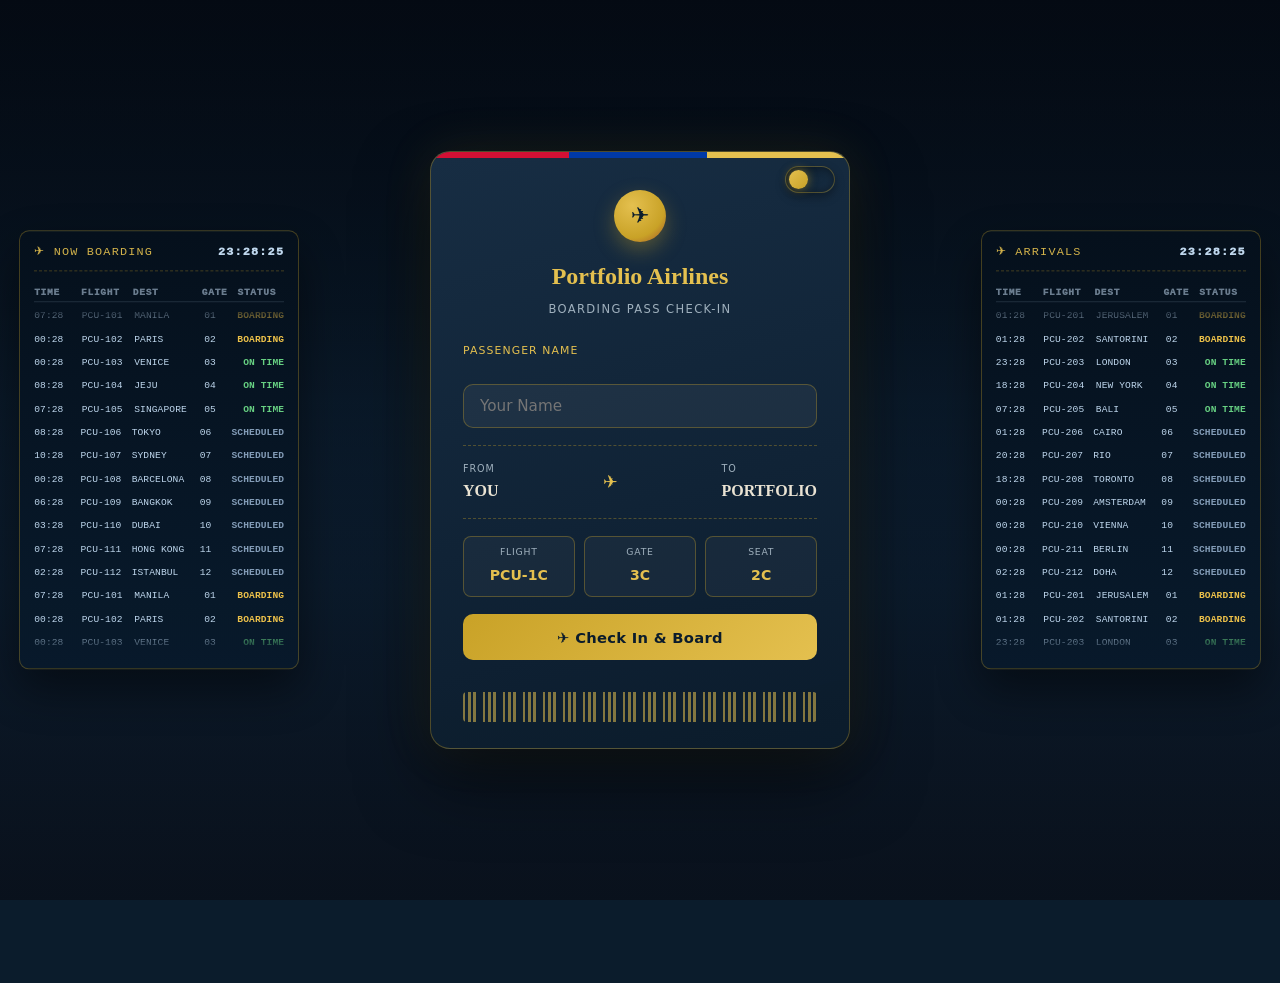
==== commit f9ee2928: "Tama Kana" ====
--- a/index.html
+++ b/index.html
@@ -90,7 +90,7 @@
         <h1>Gian Carlo D. Soriano</h1>
         <p class="subtitle" data-i18n="hero.subtitle">Bachelor of Science in Information Technology — 3rd-Year College Student</p>
         <h3 data-i18n="hero.tagline">"Learning technology today, serving the skies tomorrow"</h3>
-        <a href="Pic/GIANSORIANO.pdf" download class="download-cv-btn">
+        <a href="Pic/giansoriano.pdf" download class="download-cv-btn">
           <svg viewBox="0 0 24 24" fill="none" xmlns="http://www.w3.org/2000/svg">
             <path d="M12 3V15M12 15L7 10M12 15L17 10" stroke="white" stroke-width="2" stroke-linecap="round" stroke-linejoin="round"/>
             <path d="M4 19H20" stroke="white" stroke-width="2" stroke-linecap="round"/>
@@ -100,7 +100,7 @@
       </div>
 
       <div class="hero-image-container">
-        <img src="Pic/Picture.jpg" alt="Picture">
+        <img src="Pic/picture.jpg" alt="Picture">
       </div>
     </div>
 
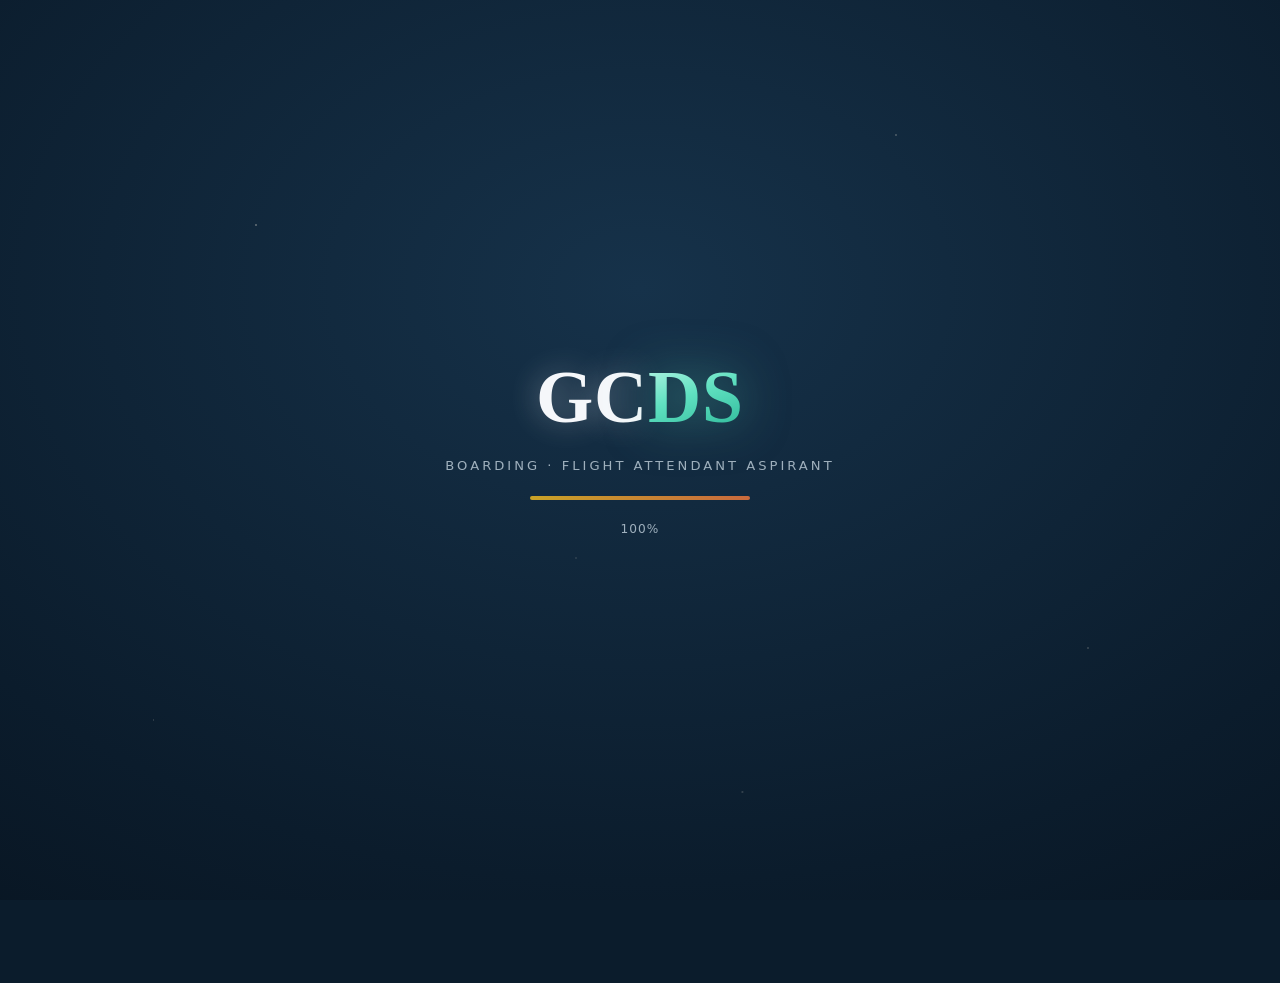
==== commit ad836095: "okay na toh" ====
--- a/index.html
+++ b/index.html
@@ -100,7 +100,7 @@
       </div>
 
       <div class="hero-image-container">
-        <img src="Pic/picture.jpg" alt="Picture">
+        <img src="Pic/picture.jpg" alt="picture">
       </div>
     </div>
 
@@ -556,4 +556,4 @@
 
   <script src="script.js"></script>
 </body>
-</html>
+</html>
--- a/style.css
+++ b/style.css
@@ -360,7 +360,7 @@
    ============================================================= */
 .airport-scene {
   position: absolute;
-  left: 0; right: 0; bottom: 4px;
+  left: 0; right: 0; bottom: 0;
   height: 78px;
   pointer-events: none;
   opacity: 0.9;
@@ -3926,4 +3926,4 @@
 }
 @media (prefers-reduced-motion: reduce) {
   .boardingpass-modal, .boardingpass-panel { transition: opacity 0.2s ease; }
-}
+}
